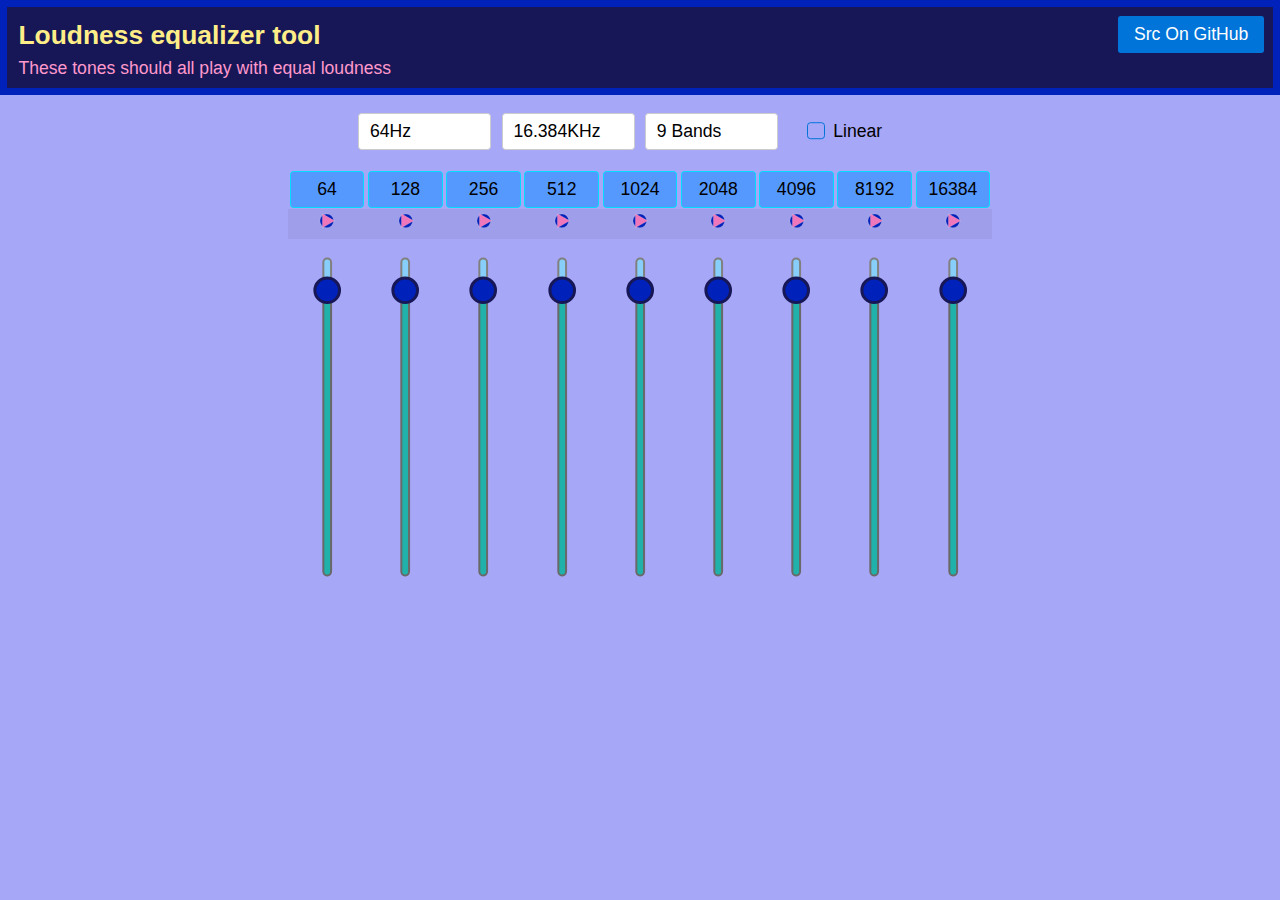
==== index.html @ e708df2c "nascent" ====
<!doctype html>
<html lang="en">
<head>
  <title>Equalize Loudness.</title>
  <meta charset="utf-8">
  <meta name="viewport" content="width=device-width, initial-scale=1">
  <meta name="keywords" content="audio, calibrate, equalizer, hearing">
  <meta name="description" content="A tool for calibrating graphic equalizer">

  <link rel="stylesheet" href="stylesheets/picnic.css">
  <link rel="icon" href="web/img/basket.png" type="image/png">
  
  <script src='dep/Fdrandom.js'></script>
  <script src="dep/mithril.js"></script>
  <script src='playtones.js'></script>
  <script src='dep/levelsliderm.js'></script>
  <script src='mithcoms.js'></script>
  <script src='storage.js'></script>

<style>
body {
  font-family:"Helvetica Neue", Helvetica, Arial, sans-serif;
  background-color: #a7a7f7;  
  /*font-size: 14px;*/
  color: #000;
  /*background-color: #ccc;*/
}

a.gitbuttons {
	-webkit-font-smoothing: antialiased;
	background: url(../images/arrow-down.png) no-repeat;
	font-weight: normal;
	text-shadow: rgba(0, 0, 0, 0.4) 0 -1px 0;
	padding: 2px 2px 2px 22px;
	height: 30px;
}

a.github {
	background: url(../images/octocat-small.png) no-repeat 1px;
}

a.gitbuttons:hover {
	color: #fff;
	text-decoration: none;
}


/* Header */

header {
	overflow: auto;
	background-color: #171757;
	color: #FDFDFB;
  width:100%;
	border: 7px solid #02b;
	padding: 0px 0px 0px 0px;
	margin: 0px 0px;
	-webkit-font-smoothing: antialiased;
}

p.header {
	clear:both;
  font-size: 16px;
}

h1.header {
	font-family: sans-serif;
	font-size: 30px;
	font-weight: 300;
	line-height: 1.3em;
	border-bottom: none;
	margin-top: 0;
  padding:0px 40px;
}

.padder {
	overflow: auto;
	padding:0.5em 0.5em 0.35em 0.65em;
}

.sdedc {
	border: 1px solid #f2b;
}

.place-qw {
	margin:1.0em auto 0.5em auto; 
	width:80%; 
}

</style>
</head>

<body>
  
<header>
  <div class="padder">
  <div style="float:left;">
  <h2 style="padding: 0 0 0 0; color:#fe8;">Loudness equalizer tool</h2>
  <p class="stack" style=" color:#f9c;">These tones should all play with equal loudness</p>
  </div>
  <a style="float:right; margin:0 0" class="button small" href="https://github.com/strainer/hearqualizer">Src&nbsp;On&nbsp;GitHub</a>
  </div>
</header>
    

<div id="eqconfig" style="text-align:center; margin:0px auto; width:40em;"></div>
<div id="equalizer" style="text-align:center; margin:0px auto; width:40em;"></div>
      
   
</body>
</html>

<script src="arch.js"></script>
---- stylesheets/picnic.css ----
@charset "UTF-8";
/**
 * 1. Set default font family to sans-serif.
 * 2. Prevent iOS text size adjust after orientation change, without disabling
 *    user zoom.
 */
html {
  font-family: sans-serif;
  /* 1 */
  -ms-text-size-adjust: 100%;
  /* 2 */
  -webkit-text-size-adjust: 100%;
  /* 2 */ }

/**
 * Remove default margin.
 */
body {
  margin: 0; }

/* HTML5 display definitions
   ========================================================================== */
/**
 * Correct `block` display not defined for any HTML5 element in IE 8/9.
 * Correct `block` display not defined for `details` or `summary` in IE 10/11 and Firefox.
 * Correct `block` display not defined for `main` in IE 11.
 */
article,
aside,
details,
figcaption,
figure,
footer,
header,
hgroup,
main,
nav,
section,
summary {
  display: block; }

/**
 * 1. Correct `inline-block` display not defined in IE 8/9.
 * 2. Normalize vertical alignment of `progress` in Chrome, Firefox, and Opera.
 */
audio,
canvas,
progress,
video {
  display: inline-block;
  /* 1 */
  vertical-align: baseline;
  /* 2 */ }

/**
 * Prevent modern browsers from displaying `audio` without controls.
 * Remove excess height in iOS 5 devices.
 */
audio:not([controls]) {
  display: none;
  height: 0; }

/**
 * Address `[hidden]` styling not present in IE 8/9/10.
 * Hide the `template` element in IE 8/9/11, Safari, and Firefox < 22.
 */
[hidden],
template {
  display: none; }

/* Links
   ========================================================================== */
/**
 * Remove the gray background color from active links in IE 10.
 */
a {
  background: transparent; }

/**
 * Improve readability when focused and also mouse hovered in all browsers.
 */
a:active,
a:hover {
  outline: 0; }

/* Text-level semantics
   ========================================================================== */
/**
 * Address styling not present in IE 8/9/10/11, Safari, and Chrome.
 */
abbr[title] {
  border-bottom: 1px dotted; }

/**
 * Address style set to `bolder` in Firefox 4+, Safari, and Chrome.
 */
b,
strong {
  font-weight: bold; }

/**
 * Address styling not present in Safari and Chrome.
 */
dfn {
  font-style: italic; }

/**
 * Address variable `h1` font-size and margin within `section` and `article`
 * contexts in Firefox 4+, Safari, and Chrome.
 */
h1 {
  font-size: 2em;
  margin: 0.67em 0; }

/**
 * Address styling not present in IE 8/9.
 */
mark {
  background: #ff0;
  color: #000; }

/**
 * Address inconsistent and variable font size in all browsers.
 */
small {
  font-size: 80%; }

/**
 * Prevent `sub` and `sup` affecting `line-height` in all browsers.
 */
sub,
sup {
  font-size: 75%;
  line-height: 0;
  position: relative;
  vertical-align: baseline; }

sup {
  top: -0.5em; }

sub {
  bottom: -0.25em; }

/* Embedded content
   ========================================================================== */
/**
 * Remove border when inside `a` element in IE 8/9/10.
 */
img {
  border: 0; }

/**
 * Correct overflow not hidden in IE 9/10/11.
 */
svg:not(:root) {
  overflow: hidden; }

/* Grouping content
   ========================================================================== */
/**
 * Address margin not present in IE 8/9 and Safari.
 */
figure {
  margin: 1em 40px; }

/**
 * Address differences between Firefox and other browsers.
 */
hr {
  -moz-box-sizing: content-box;
  box-sizing: content-box;
  height: 0; }

/**
 * Contain overflow in all browsers.
 */
pre {
  overflow: auto; }

/**
 * Address odd `em`-unit font size rendering in all browsers.
 */
code,
kbd,
pre,
samp {
  font-family: monospace, monospace;
  font-size: 1em; }

/* Forms
   ========================================================================== */
/**
 * Known limitation: by default, Chrome and Safari on OS X allow very limited
 * styling of `select`, unless a `border` property is set.
 */
/**
 * 1. Correct color not being inherited.
 *    Known issue: affects color of disabled elements.
 * 2. Correct font properties not being inherited.
 * 3. Address margins set differently in Firefox 4+, Safari, and Chrome.
 */
button,
input,
optgroup,
select,
textarea {
  color: inherit;
  /* 1 */
  font: inherit;
  /* 2 */
  margin: 0;
  /* 3 */ }

/**
 * Address `overflow` set to `hidden` in IE 8/9/10/11.
 */
button {
  overflow: visible; }

/**
 * Address inconsistent `text-transform` inheritance for `button` and `select`.
 * All other form control elements do not inherit `text-transform` values.
 * Correct `button` style inheritance in Firefox, IE 8/9/10/11, and Opera.
 * Correct `select` style inheritance in Firefox.
 */
button,
select {
  text-transform: none; }

/**
 * 1. Avoid the WebKit bug in Android 4.0.* where (2) destroys native `audio`
 *    and `video` controls.
 * 2. Correct inability to style clickable `input` types in iOS.
 * 3. Improve usability and consistency of cursor style between image-type
 *    `input` and others.
 */
button,
html input[type="button"],
input[type="reset"],
input[type="submit"] {
  -webkit-appearance: button;
  /* 2 */
  cursor: pointer;
  /* 3 */ }

/**
 * Re-set default cursor for disabled elements.
 */
button[disabled],
input[disabled] {
  cursor: default; }

/**
 * Remove inner padding and border in Firefox 4+.
 */
button::-moz-focus-inner,
input::-moz-focus-inner {
  border: 0;
  padding: 0; }

/**
 * Address Firefox 4+ setting `line-height` on `input` using `!important` in
 * the UA stylesheet.
 */
input {
  line-height: normal; }

/**
 * It's recommended that you don't attempt to style these elements.
 * Firefox's implementation doesn't respect box-sizing, padding, or width.
 *
 * 1. Address box sizing set to `content-box` in IE 8/9/10.
 * 2. Remove excess padding in IE 8/9/10.
 */
input[type="checkbox"],
input[type="radio"] {
  box-sizing: border-box;
  /* 1 */
  padding: 0;
  /* 2 */ }

/**
 * Fix the cursor style for Chrome's increment/decrement buttons. For certain
 * `font-size` values of the `input`, it causes the cursor style of the
 * decrement button to change from `default` to `text`.
 */
input[type="number"]::-webkit-inner-spin-button,
input[type="number"]::-webkit-outer-spin-button {
  height: auto; }

/**
 * Remove inner padding and search cancel button in Safari and Chrome on OS X.
 * Safari (but not Chrome) clips the cancel button when the search input has
 * padding (and `textfield` appearance).
 */
input[type="search"]::-webkit-search-cancel-button,
input[type="search"]::-webkit-search-decoration {
  -webkit-appearance: none; }

/**
 * Define consistent border, margin, and padding.
 */
fieldset {
  border: 0;
  padding: 0; }

/**
 * 1. Correct `color` not being inherited in IE 8/9/10/11.
 * 2. Remove padding so people aren't caught out if they zero out fieldsets.
 */
legend {
  border: 0;
  /* 1 */
  padding: 0;
  /* 2 */ }

/**
 * Remove default vertical scrollbar in IE 8/9/10/11.
 */
textarea {
  overflow: auto; }

/**
 * Don't inherit the `font-weight` (applied by a rule above).
 * NOTE: the default cannot safely be changed in Chrome and Safari on OS X.
 */
optgroup {
  font-weight: bold; }

/* Tables
   ========================================================================== */
/**
 * Remove most spacing between table cells.
 */
table {
  border-collapse: collapse;
  border-spacing: 0; }

td,
th {
  padding: 0; }

* {
  box-sizing: inherit; }

html,
body {
  font-family: Arial, Helvetica, sans-serif;
  box-sizing: border-box;
  height: 100%; }

body {
  color: #111;
  font-size: 1.1em;
  line-height: 1.5;
  background: #fff; }

main {
  display: block; }

h1,
h2,
h3,
h4,
h5,
h6 {
  margin: 0;
  padding: 0.6em 0; }

li {
  margin: 0 0 0.3em; }

a {
  color: #0074d9;
  text-decoration: none;
  box-shadow: none;
  transition: all 0.3s; }

code {
  padding: 0.3em 0.6em;
  font-size: .8em;
  background: #f5f5f5; }

pre {
  text-align: left;
  padding: 0.3em 0.6em;
  background: #f5f5f5;
  border-radius: 0.2em; }
  pre code {
    padding: 0; }

blockquote {
  padding: 0 0 0 1em;
  margin: 0 0 0 .1em;
  box-shadow: inset 5px 0 rgba(17, 17, 17, 0.3); }

label {
  cursor: pointer; }

[class^="icon-"]:before,
[class*=" icon-"]:before {
  margin: 0 0.6em 0 0; }

i[class^="icon-"]:before,
i[class*=" icon-"]:before {
  margin: 0; }

.label, [data-tooltip]:after, button,
.button,
[type=submit], .dropimage {
  display: inline-block;
  text-align: center;
  letter-spacing: inherit;
  margin: 0;
  padding: 0.3em 0.9em;
  vertical-align: middle;
  background: #0074d9;
  color: #fff;
  border: 0;
  border-radius: 0.2em;
  width: auto;
  -webkit-touch-callout: none;
  -webkit-user-select: none;
  -khtml-user-select: none;
  -moz-user-select: none;
  -ms-user-select: none;
  user-select: none; }
  .success.label, .success[data-tooltip]:after, button.success,
  .success.button,
  .success[type=submit], .success.dropimage {
    background: #2ecc40; }
  .warning.label, .warning[data-tooltip]:after, button.warning,
  .warning.button,
  .warning[type=submit], .warning.dropimage {
    background: #ff851b; }
  .error.label, .error[data-tooltip]:after, button.error,
  .error.button,
  .error[type=submit], .error.dropimage {
    background: #ff4136; }
  .pseudo.label, .pseudo[data-tooltip]:after, button.pseudo,
  .pseudo.button,
  .pseudo[type=submit], .pseudo.dropimage {
    background-color: transparent;
    color: inherit; }

.label, [data-tooltip]:after {
  font-size: .6em;
  padding: .4em .6em;
  margin-left: 1em;
  line-height: 1; }

button,
.button,
[type=submit], .dropimage {
  margin: 0.3em 0;
  cursor: pointer;
  transition: all 0.15s;
  border-radius: 0.15em;
  height: auto;
  vertical-align: baseline;
  box-shadow: 0 0 transparent inset; }
  button:hover,
  .button:hover,
  [type=submit]:hover, .dropimage:hover, button:focus,
  .button:focus,
  [type=submit]:focus, .dropimage:focus {
    box-shadow: inset 0 0 0 99em rgba(255, 255, 255, 0.2);
    border: 0; }
  button.pseudo:hover,
  .pseudo.button:hover,
  .pseudo[type=submit]:hover, .pseudo.dropimage:hover, button.pseudo:focus,
  .pseudo.button:focus,
  .pseudo[type=submit]:focus, .pseudo.dropimage:focus {
    box-shadow: inset 0 0 0 99em rgba(17, 17, 17, 0.1); }
  button.active,
  .active.button,
  .active[type=submit], .active.dropimage, button:active,
  .button:active,
  [type=submit]:active, .dropimage:active, button.pseudo:active,
  .pseudo.button:active,
  .pseudo[type=submit]:active, .pseudo.dropimage:active {
    box-shadow: inset 0 0 0 99em rgba(17, 17, 17, 0.2); }
  button[disabled],
  [disabled].button,
  [disabled][type=submit], [disabled].dropimage {
    cursor: default;
    box-shadow: none;
    background: #bbb; }

:checked + .toggle,
:checked + .toggle:hover {
  box-shadow: inset 0 0 0 99em rgba(17, 17, 17, 0.2); }

[type] + .toggle {
  padding: 0.3em 0.9em;
  margin-right: 0; }
  [type] + .toggle:after, [type] + .toggle:before {
    display: none; }

input,
textarea,
.select select {
  line-height: 1.5;
  margin: 0;
  height: 2.1em;
  padding: 0.3em 0.6em;
  border: 1px solid #ccc;
  background-color: #fff;
  border-radius: 0.2em;
  transition: all 0.3s;
  width: 100%; }
  input:focus,
  textarea:focus,
  .select select:focus {
    border: 1px solid #0074d9;
    outline: 0; }

textarea {
  height: auto; }

[type=file],
[type=color] {
  cursor: pointer; }

[type=file] {
  height: auto; }

select {
  background: #fff url([data-uri]) no-repeat scroll 95% center/10px 15px;
  background-position: calc(100% - 15px) center;
  border: 1px solid #ccc;
  border-radius: 0.2em;
  cursor: pointer;
  width: 100%;
  height: 2.2em;
  box-sizing: border-box;
  padding: 0.3em 0.45em;
  transition: all .3s;
  -moz-appearance: none;
  -webkit-appearance: none;
  appearance: none; }
  select::-ms-expand {
    display: none; }
  select:focus, select:active {
    border: 1px solid #0074d9;
    transition: outline 0s; }
  select:-moz-focusring {
    color: transparent;
    text-shadow: 0 0 0 #111; }
  select option {
    font-size: inherit;
    padding: 0.3em 0.45em; }

[type=radio], [type=checkbox] {
  opacity: 0;
  width: 0;
  position: absolute;
  display: inline-block; }
  [type=radio] + .checkable:hover:before, [type=checkbox] + .checkable:hover:before, [type=radio]:focus + .checkable:before, [type=checkbox]:focus + .checkable:before {
    border: 2px solid #0074d9; }
  [type=radio] + .checkable, [type=checkbox] + .checkable {
    position: relative;
    cursor: pointer;
    padding-left: 1.5em;
    margin-right: .6em; }
    [type=radio] + .checkable:before, [type=checkbox] + .checkable:before, [type=radio] + .checkable:after, [type=checkbox] + .checkable:after {
      content: '';
      position: absolute;
      display: inline-block;
      left: 0;
      top: 50%;
      transform: translateY(-50%);
      font-size: 1em;
      line-height: 1em;
      color: transparent;
      font-family: sans;
      text-align: center;
      box-sizing: border-box;
      width: 1em;
      height: 1em;
      border-radius: 50%;
      transition: all 0.1s; }
    [type=radio] + .checkable:before, [type=checkbox] + .checkable:before {
      border: 1px solid #0074d9; }
  [type=radio]:checked + .checkable:after, [type=checkbox]:checked + .checkable:after {
    background: #555;
    transform: scale(0.5) translateY(-100%); }

[type=checkbox] + .checkable:before {
  border-radius: 0.2em; }
[type=checkbox] + .checkable:after {
  content: "\2714";
  background: none;
  transform: scale(2) translateY(-25%);
  visibility: hidden;
  opacity: 0; }
[type=checkbox]:checked + .checkable:after {
  color: #111;
  background: none;
  transform: translateY(-50%);
  transition: all 0.3s;
  visibility: visible;
  opacity: 1; }

table {
  text-align: left; }

td,
th {
  padding: 0.1em 0.1em 0.1em 0.1em; }

th {
  text-align: left;
  font-weight: 900;
  color: #fff;
  background-color: #0074d9; }

.success th {
  background-color: #2ecc40; }

.warning th {
  background-color: #ff851b; }

.error th {
  background-color: #ff4136; }

.dull th {
  background-color: #aaa; }

tr:nth-child(even) {
  background: rgba(0, 0, 0, 0.05); }

.flex {
  display: -ms-flexbox;
  display: flex;
  margin-left: -0.6em;
  width: calc(100% + 0.6em);
  flex-wrap: wrap;
  transition: all .3s ease; }

.flex > * {
  box-sizing: border-box;
  flex: 1 1 auto;
  /* Default for IE10 bug */
  padding-left: 0.6em;
  padding-bottom: 0.6em; }

.flex[class*="one"] > *, .flex[class*="two"] > *, .flex[class*="three"] > *, .flex[class*="four"] > *, .flex[class*="five"] > *, .flex[class*="six"] > *, .flex[class*="seven"] > *, .flex[class*="eight"] > *, .flex[class*="nine"] > *, .flex[class*="ten"] > *, .flex[class*="eleven"] > *, .flex[class*="twelve"] > * {
  flex-grow: 0; }

.flex.grow > * {
  flex-grow: 1; }

.center {
  justify-content: center; }

.one > * {
  width: 100%; }

.two > * {
  width: 50%; }

.three > * {
  width: 33.33333%; }

.four > * {
  width: 25%; }

.five > * {
  width: 20%; }

.six > * {
  width: 16.66666%; }

.seven > * {
  width: 14.28571%; }

.eight > * {
  width: 12.5%; }

.nine > * {
  width: 11.11111%; }

.ten > * {
  width: 10%; }

.eleven > * {
  width: 9.09091%; }

.twelve > * {
  width: 8.33333%; }

@media all and (min-width: 500px) {
  .one-500 > * {
    width: 100%; }

  .two-500 > * {
    width: 50%; }

  .three-500 > * {
    width: 33.33333%; }

  .four-500 > * {
    width: 25%; }

  .five-500 > * {
    width: 20%; }

  .six-500 > * {
    width: 16.66666%; }

  .seven-500 > * {
    width: 14.28571%; }

  .eight-500 > * {
    width: 12.5%; }

  .nine-500 > * {
    width: 11.11111%; }

  .ten-500 > * {
    width: 10%; }

  .eleven-500 > * {
    width: 9.09091%; }

  .twelve-500 > * {
    width: 8.33333%; } }
@media all and (min-width: 600px) {
  .one-600 > * {
    width: 100%; }

  .two-600 > * {
    width: 50%; }

  .three-600 > * {
    width: 33.33333%; }

  .four-600 > * {
    width: 25%; }

  .five-600 > * {
    width: 20%; }

  .six-600 > * {
    width: 16.66666%; }

  .seven-600 > * {
    width: 14.28571%; }

  .eight-600 > * {
    width: 12.5%; }

  .nine-600 > * {
    width: 11.11111%; }

  .ten-600 > * {
    width: 10%; }

  .eleven-600 > * {
    width: 9.09091%; }

  .twelve-600 > * {
    width: 8.33333%; } }
@media all and (min-width: 700px) {
  .one-700 > * {
    width: 100%; }

  .two-700 > * {
    width: 50%; }

  .three-700 > * {
    width: 33.33333%; }

  .four-700 > * {
    width: 25%; }

  .five-700 > * {
    width: 20%; }

  .six-700 > * {
    width: 16.66666%; }

  .seven-700 > * {
    width: 14.28571%; }

  .eight-700 > * {
    width: 12.5%; }

  .nine-700 > * {
    width: 11.11111%; }

  .ten-700 > * {
    width: 10%; }

  .eleven-700 > * {
    width: 9.09091%; }

  .twelve-700 > * {
    width: 8.33333%; } }
@media all and (min-width: 800px) {
  .one-800 > * {
    width: 100%; }

  .two-800 > * {
    width: 50%; }

  .three-800 > * {
    width: 33.33333%; }

  .four-800 > * {
    width: 25%; }

  .five-800 > * {
    width: 20%; }

  .six-800 > * {
    width: 16.66666%; }

  .seven-800 > * {
    width: 14.28571%; }

  .eight-800 > * {
    width: 12.5%; }

  .nine-800 > * {
    width: 11.11111%; }

  .ten-800 > * {
    width: 10%; }

  .eleven-800 > * {
    width: 9.09091%; }

  .twelve-800 > * {
    width: 8.33333%; } }
@media all and (min-width: 900px) {
  .one-900 > * {
    width: 100%; }

  .two-900 > * {
    width: 50%; }

  .three-900 > * {
    width: 33.33333%; }

  .four-900 > * {
    width: 25%; }

  .five-900 > * {
    width: 20%; }

  .six-900 > * {
    width: 16.66666%; }

  .seven-900 > * {
    width: 14.28571%; }

  .eight-900 > * {
    width: 12.5%; }

  .nine-900 > * {
    width: 11.11111%; }

  .ten-900 > * {
    width: 10%; }

  .eleven-900 > * {
    width: 9.09091%; }

  .twelve-900 > * {
    width: 8.33333%; } }
@media all and (min-width: 1000px) {
  .one-1000 > * {
    width: 100%; }

  .two-1000 > * {
    width: 50%; }

  .three-1000 > * {
    width: 33.33333%; }

  .four-1000 > * {
    width: 25%; }

  .five-1000 > * {
    width: 20%; }

  .six-1000 > * {
    width: 16.66666%; }

  .seven-1000 > * {
    width: 14.28571%; }

  .eight-1000 > * {
    width: 12.5%; }

  .nine-1000 > * {
    width: 11.11111%; }

  .ten-1000 > * {
    width: 10%; }

  .eleven-1000 > * {
    width: 9.09091%; }

  .twelve-1000 > * {
    width: 8.33333%; } }
@media all and (min-width: 1100px) {
  .one-1100 > * {
    width: 100%; }

  .two-1100 > * {
    width: 50%; }

  .three-1100 > * {
    width: 33.33333%; }

  .four-1100 > * {
    width: 25%; }

  .five-1100 > * {
    width: 20%; }

  .six-1100 > * {
    width: 16.66666%; }

  .seven-1100 > * {
    width: 14.28571%; }

  .eight-1100 > * {
    width: 12.5%; }

  .nine-1100 > * {
    width: 11.11111%; }

  .ten-1100 > * {
    width: 10%; }

  .eleven-1100 > * {
    width: 9.09091%; }

  .twelve-1100 > * {
    width: 8.33333%; } }
@media all and (min-width: 1200px) {
  .one-1200 > * {
    width: 100%; }

  .two-1200 > * {
    width: 50%; }

  .three-1200 > * {
    width: 33.33333%; }

  .four-1200 > * {
    width: 25%; }

  .five-1200 > * {
    width: 20%; }

  .six-1200 > * {
    width: 16.66666%; }

  .seven-1200 > * {
    width: 14.28571%; }

  .eight-1200 > * {
    width: 12.5%; }

  .nine-1200 > * {
    width: 11.11111%; }

  .ten-1200 > * {
    width: 10%; }

  .eleven-1200 > * {
    width: 9.09091%; }

  .twelve-1200 > * {
    width: 8.33333%; } }
@media all and (min-width: 1300px) {
  .one-1300 > * {
    width: 100%; }

  .two-1300 > * {
    width: 50%; }

  .three-1300 > * {
    width: 33.33333%; }

  .four-1300 > * {
    width: 25%; }

  .five-1300 > * {
    width: 20%; }

  .six-1300 > * {
    width: 16.66666%; }

  .seven-1300 > * {
    width: 14.28571%; }

  .eight-1300 > * {
    width: 12.5%; }

  .nine-1300 > * {
    width: 11.11111%; }

  .ten-1300 > * {
    width: 10%; }

  .eleven-1300 > * {
    width: 9.09091%; }

  .twelve-1300 > * {
    width: 8.33333%; } }
@media all and (min-width: 1400px) {
  .one-1400 > * {
    width: 100%; }

  .two-1400 > * {
    width: 50%; }

  .three-1400 > * {
    width: 33.33333%; }

  .four-1400 > * {
    width: 25%; }

  .five-1400 > * {
    width: 20%; }

  .six-1400 > * {
    width: 16.66666%; }

  .seven-1400 > * {
    width: 14.28571%; }

  .eight-1400 > * {
    width: 12.5%; }

  .nine-1400 > * {
    width: 11.11111%; }

  .ten-1400 > * {
    width: 10%; }

  .eleven-1400 > * {
    width: 9.09091%; }

  .twelve-1400 > * {
    width: 8.33333%; } }
@media all and (min-width: 1500px) {
  .one-1500 > * {
    width: 100%; }

  .two-1500 > * {
    width: 50%; }

  .three-1500 > * {
    width: 33.33333%; }

  .four-1500 > * {
    width: 25%; }

  .five-1500 > * {
    width: 20%; }

  .six-1500 > * {
    width: 16.66666%; }

  .seven-1500 > * {
    width: 14.28571%; }

  .eight-1500 > * {
    width: 12.5%; }

  .nine-1500 > * {
    width: 11.11111%; }

  .ten-1500 > * {
    width: 10%; }

  .eleven-1500 > * {
    width: 9.09091%; }

  .twelve-1500 > * {
    width: 8.33333%; } }
@media all and (min-width: 1600px) {
  .one-1600 > * {
    width: 100%; }

  .two-1600 > * {
    width: 50%; }

  .three-1600 > * {
    width: 33.33333%; }

  .four-1600 > * {
    width: 25%; }

  .five-1600 > * {
    width: 20%; }

  .six-1600 > * {
    width: 16.66666%; }

  .seven-1600 > * {
    width: 14.28571%; }

  .eight-1600 > * {
    width: 12.5%; }

  .nine-1600 > * {
    width: 11.11111%; }

  .ten-1600 > * {
    width: 10%; }

  .eleven-1600 > * {
    width: 9.09091%; }

  .twelve-1600 > * {
    width: 8.33333%; } }
@media all and (min-width: 1700px) {
  .one-1700 > * {
    width: 100%; }

  .two-1700 > * {
    width: 50%; }

  .three-1700 > * {
    width: 33.33333%; }

  .four-1700 > * {
    width: 25%; }

  .five-1700 > * {
    width: 20%; }

  .six-1700 > * {
    width: 16.66666%; }

  .seven-1700 > * {
    width: 14.28571%; }

  .eight-1700 > * {
    width: 12.5%; }

  .nine-1700 > * {
    width: 11.11111%; }

  .ten-1700 > * {
    width: 10%; }

  .eleven-1700 > * {
    width: 9.09091%; }

  .twelve-1700 > * {
    width: 8.33333%; } }
@media all and (min-width: 1800px) {
  .one-1800 > * {
    width: 100%; }

  .two-1800 > * {
    width: 50%; }

  .three-1800 > * {
    width: 33.33333%; }

  .four-1800 > * {
    width: 25%; }

  .five-1800 > * {
    width: 20%; }

  .six-1800 > * {
    width: 16.66666%; }

  .seven-1800 > * {
    width: 14.28571%; }

  .eight-1800 > * {
    width: 12.5%; }

  .nine-1800 > * {
    width: 11.11111%; }

  .ten-1800 > * {
    width: 10%; }

  .eleven-1800 > * {
    width: 9.09091%; }

  .twelve-1800 > * {
    width: 8.33333%; } }
@media all and (min-width: 1900px) {
  .one-1900 > * {
    width: 100%; }

  .two-1900 > * {
    width: 50%; }

  .three-1900 > * {
    width: 33.33333%; }

  .four-1900 > * {
    width: 25%; }

  .five-1900 > * {
    width: 20%; }

  .six-1900 > * {
    width: 16.66666%; }

  .seven-1900 > * {
    width: 14.28571%; }

  .eight-1900 > * {
    width: 12.5%; }

  .nine-1900 > * {
    width: 11.11111%; }

  .ten-1900 > * {
    width: 10%; }

  .eleven-1900 > * {
    width: 9.09091%; }

  .twelve-1900 > * {
    width: 8.33333%; } }
@media all and (min-width: 2000px) {
  .one-2000 > * {
    width: 100%; }

  .two-2000 > * {
    width: 50%; }

  .three-2000 > * {
    width: 33.33333%; }

  .four-2000 > * {
    width: 25%; }

  .five-2000 > * {
    width: 20%; }

  .six-2000 > * {
    width: 16.66666%; }

  .seven-2000 > * {
    width: 14.28571%; }

  .eight-2000 > * {
    width: 12.5%; }

  .nine-2000 > * {
    width: 11.11111%; }

  .ten-2000 > * {
    width: 10%; }

  .eleven-2000 > * {
    width: 9.09091%; }

  .twelve-2000 > * {
    width: 8.33333%; } }
.full {
  width: 100%; }

.half {
  width: 50%; }

.third {
  width: 33.33333%; }

.two-third {
  width: 66.66666%; }

.fourth {
  width: 25%; }

.three-fourth {
  width: 75%; }

.fifth {
  width: 20%; }

.two-fifth {
  width: 40%; }

.three-fifth {
  width: 60%; }

.four-fifth {
  width: 80%; }

.sixth {
  width: 16.66666%; }

.none {
  display: none; }

@media all and (min-width: 500px) {
  .full-500 {
    width: 100%;
    display: block; }

  .half-500 {
    width: 50%;
    display: block; }

  .third-500 {
    width: 33.33333%;
    display: block; }

  .two-third-500 {
    width: 66.66666%;
    display: block; }

  .fourth-500 {
    width: 25%;
    display: block; }

  .three-fourth-500 {
    width: 75%;
    display: block; }

  .fifth-500 {
    width: 20%;
    display: block; }

  .two-fifth-500 {
    width: 40%;
    display: block; }

  .three-fifth-500 {
    width: 60%;
    display: block; }

  .four-fifth-500 {
    width: 80%;
    display: block; }

  .sixth-500 {
    width: 16.66666%;
    display: block; } }
@media all and (min-width: 600px) {
  .full-600 {
    width: 100%;
    display: block; }

  .half-600 {
    width: 50%;
    display: block; }

  .third-600 {
    width: 33.33333%;
    display: block; }

  .two-third-600 {
    width: 66.66666%;
    display: block; }

  .fourth-600 {
    width: 25%;
    display: block; }

  .three-fourth-600 {
    width: 75%;
    display: block; }

  .fifth-600 {
    width: 20%;
    display: block; }

  .two-fifth-600 {
    width: 40%;
    display: block; }

  .three-fifth-600 {
    width: 60%;
    display: block; }

  .four-fifth-600 {
    width: 80%;
    display: block; }

  .sixth-600 {
    width: 16.66666%;
    display: block; } }
@media all and (min-width: 700px) {
  .full-700 {
    width: 100%;
    display: block; }

  .half-700 {
    width: 50%;
    display: block; }

  .third-700 {
    width: 33.33333%;
    display: block; }

  .two-third-700 {
    width: 66.66666%;
    display: block; }

  .fourth-700 {
    width: 25%;
    display: block; }

  .three-fourth-700 {
    width: 75%;
    display: block; }

  .fifth-700 {
    width: 20%;
    display: block; }

  .two-fifth-700 {
    width: 40%;
    display: block; }

  .three-fifth-700 {
    width: 60%;
    display: block; }

  .four-fifth-700 {
    width: 80%;
    display: block; }

  .sixth-700 {
    width: 16.66666%;
    display: block; } }
@media all and (min-width: 800px) {
  .full-800 {
    width: 100%;
    display: block; }

  .half-800 {
    width: 50%;
    display: block; }

  .third-800 {
    width: 33.33333%;
    display: block; }

  .two-third-800 {
    width: 66.66666%;
    display: block; }

  .fourth-800 {
    width: 25%;
    display: block; }

  .three-fourth-800 {
    width: 75%;
    display: block; }

  .fifth-800 {
    width: 20%;
    display: block; }

  .two-fifth-800 {
    width: 40%;
    display: block; }

  .three-fifth-800 {
    width: 60%;
    display: block; }

  .four-fifth-800 {
    width: 80%;
    display: block; }

  .sixth-800 {
    width: 16.66666%;
    display: block; } }
@media all and (min-width: 900px) {
  .full-900 {
    width: 100%;
    display: block; }

  .half-900 {
    width: 50%;
    display: block; }

  .third-900 {
    width: 33.33333%;
    display: block; }

  .two-third-900 {
    width: 66.66666%;
    display: block; }

  .fourth-900 {
    width: 25%;
    display: block; }

  .three-fourth-900 {
    width: 75%;
    display: block; }

  .fifth-900 {
    width: 20%;
    display: block; }

  .two-fifth-900 {
    width: 40%;
    display: block; }

  .three-fifth-900 {
    width: 60%;
    display: block; }

  .four-fifth-900 {
    width: 80%;
    display: block; }

  .sixth-900 {
    width: 16.66666%;
    display: block; } }
@media all and (min-width: 1000px) {
  .full-1000 {
    width: 100%;
    display: block; }

  .half-1000 {
    width: 50%;
    display: block; }

  .third-1000 {
    width: 33.33333%;
    display: block; }

  .two-third-1000 {
    width: 66.66666%;
    display: block; }

  .fourth-1000 {
    width: 25%;
    display: block; }

  .three-fourth-1000 {
    width: 75%;
    display: block; }

  .fifth-1000 {
    width: 20%;
    display: block; }

  .two-fifth-1000 {
    width: 40%;
    display: block; }

  .three-fifth-1000 {
    width: 60%;
    display: block; }

  .four-fifth-1000 {
    width: 80%;
    display: block; }

  .sixth-1000 {
    width: 16.66666%;
    display: block; } }
@media all and (min-width: 1100px) {
  .full-1100 {
    width: 100%;
    display: block; }

  .half-1100 {
    width: 50%;
    display: block; }

  .third-1100 {
    width: 33.33333%;
    display: block; }

  .two-third-1100 {
    width: 66.66666%;
    display: block; }

  .fourth-1100 {
    width: 25%;
    display: block; }

  .three-fourth-1100 {
    width: 75%;
    display: block; }

  .fifth-1100 {
    width: 20%;
    display: block; }

  .two-fifth-1100 {
    width: 40%;
    display: block; }

  .three-fifth-1100 {
    width: 60%;
    display: block; }

  .four-fifth-1100 {
    width: 80%;
    display: block; }

  .sixth-1100 {
    width: 16.66666%;
    display: block; } }
@media all and (min-width: 1200px) {
  .full-1200 {
    width: 100%;
    display: block; }

  .half-1200 {
    width: 50%;
    display: block; }

  .third-1200 {
    width: 33.33333%;
    display: block; }

  .two-third-1200 {
    width: 66.66666%;
    display: block; }

  .fourth-1200 {
    width: 25%;
    display: block; }

  .three-fourth-1200 {
    width: 75%;
    display: block; }

  .fifth-1200 {
    width: 20%;
    display: block; }

  .two-fifth-1200 {
    width: 40%;
    display: block; }

  .three-fifth-1200 {
    width: 60%;
    display: block; }

  .four-fifth-1200 {
    width: 80%;
    display: block; }

  .sixth-1200 {
    width: 16.66666%;
    display: block; } }
@media all and (min-width: 1300px) {
  .full-1300 {
    width: 100%;
    display: block; }

  .half-1300 {
    width: 50%;
    display: block; }

  .third-1300 {
    width: 33.33333%;
    display: block; }

  .two-third-1300 {
    width: 66.66666%;
    display: block; }

  .fourth-1300 {
    width: 25%;
    display: block; }

  .three-fourth-1300 {
    width: 75%;
    display: block; }

  .fifth-1300 {
    width: 20%;
    display: block; }

  .two-fifth-1300 {
    width: 40%;
    display: block; }

  .three-fifth-1300 {
    width: 60%;
    display: block; }

  .four-fifth-1300 {
    width: 80%;
    display: block; }

  .sixth-1300 {
    width: 16.66666%;
    display: block; } }
@media all and (min-width: 1400px) {
  .full-1400 {
    width: 100%;
    display: block; }

  .half-1400 {
    width: 50%;
    display: block; }

  .third-1400 {
    width: 33.33333%;
    display: block; }

  .two-third-1400 {
    width: 66.66666%;
    display: block; }

  .fourth-1400 {
    width: 25%;
    display: block; }

  .three-fourth-1400 {
    width: 75%;
    display: block; }

  .fifth-1400 {
    width: 20%;
    display: block; }

  .two-fifth-1400 {
    width: 40%;
    display: block; }

  .three-fifth-1400 {
    width: 60%;
    display: block; }

  .four-fifth-1400 {
    width: 80%;
    display: block; }

  .sixth-1400 {
    width: 16.66666%;
    display: block; } }
@media all and (min-width: 1500px) {
  .full-1500 {
    width: 100%;
    display: block; }

  .half-1500 {
    width: 50%;
    display: block; }

  .third-1500 {
    width: 33.33333%;
    display: block; }

  .two-third-1500 {
    width: 66.66666%;
    display: block; }

  .fourth-1500 {
    width: 25%;
    display: block; }

  .three-fourth-1500 {
    width: 75%;
    display: block; }

  .fifth-1500 {
    width: 20%;
    display: block; }

  .two-fifth-1500 {
    width: 40%;
    display: block; }

  .three-fifth-1500 {
    width: 60%;
    display: block; }

  .four-fifth-1500 {
    width: 80%;
    display: block; }

  .sixth-1500 {
    width: 16.66666%;
    display: block; } }
@media all and (min-width: 1600px) {
  .full-1600 {
    width: 100%;
    display: block; }

  .half-1600 {
    width: 50%;
    display: block; }

  .third-1600 {
    width: 33.33333%;
    display: block; }

  .two-third-1600 {
    width: 66.66666%;
    display: block; }

  .fourth-1600 {
    width: 25%;
    display: block; }

  .three-fourth-1600 {
    width: 75%;
    display: block; }

  .fifth-1600 {
    width: 20%;
    display: block; }

  .two-fifth-1600 {
    width: 40%;
    display: block; }

  .three-fifth-1600 {
    width: 60%;
    display: block; }

  .four-fifth-1600 {
    width: 80%;
    display: block; }

  .sixth-1600 {
    width: 16.66666%;
    display: block; } }
@media all and (min-width: 1700px) {
  .full-1700 {
    width: 100%;
    display: block; }

  .half-1700 {
    width: 50%;
    display: block; }

  .third-1700 {
    width: 33.33333%;
    display: block; }

  .two-third-1700 {
    width: 66.66666%;
    display: block; }

  .fourth-1700 {
    width: 25%;
    display: block; }

  .three-fourth-1700 {
    width: 75%;
    display: block; }

  .fifth-1700 {
    width: 20%;
    display: block; }

  .two-fifth-1700 {
    width: 40%;
    display: block; }

  .three-fifth-1700 {
    width: 60%;
    display: block; }

  .four-fifth-1700 {
    width: 80%;
    display: block; }

  .sixth-1700 {
    width: 16.66666%;
    display: block; } }
@media all and (min-width: 1800px) {
  .full-1800 {
    width: 100%;
    display: block; }

  .half-1800 {
    width: 50%;
    display: block; }

  .third-1800 {
    width: 33.33333%;
    display: block; }

  .two-third-1800 {
    width: 66.66666%;
    display: block; }

  .fourth-1800 {
    width: 25%;
    display: block; }

  .three-fourth-1800 {
    width: 75%;
    display: block; }

  .fifth-1800 {
    width: 20%;
    display: block; }

  .two-fifth-1800 {
    width: 40%;
    display: block; }

  .three-fifth-1800 {
    width: 60%;
    display: block; }

  .four-fifth-1800 {
    width: 80%;
    display: block; }

  .sixth-1800 {
    width: 16.66666%;
    display: block; } }
@media all and (min-width: 1900px) {
  .full-1900 {
    width: 100%;
    display: block; }

  .half-1900 {
    width: 50%;
    display: block; }

  .third-1900 {
    width: 33.33333%;
    display: block; }

  .two-third-1900 {
    width: 66.66666%;
    display: block; }

  .fourth-1900 {
    width: 25%;
    display: block; }

  .three-fourth-1900 {
    width: 75%;
    display: block; }

  .fifth-1900 {
    width: 20%;
    display: block; }

  .two-fifth-1900 {
    width: 40%;
    display: block; }

  .three-fifth-1900 {
    width: 60%;
    display: block; }

  .four-fifth-1900 {
    width: 80%;
    display: block; }

  .sixth-1900 {
    width: 16.66666%;
    display: block; } }
@media all and (min-width: 2000px) {
  .full-2000 {
    width: 100%;
    display: block; }

  .half-2000 {
    width: 50%;
    display: block; }

  .third-2000 {
    width: 33.33333%;
    display: block; }

  .two-third-2000 {
    width: 66.66666%;
    display: block; }

  .fourth-2000 {
    width: 25%;
    display: block; }

  .three-fourth-2000 {
    width: 75%;
    display: block; }

  .fifth-2000 {
    width: 20%;
    display: block; }

  .two-fifth-2000 {
    width: 40%;
    display: block; }

  .three-fifth-2000 {
    width: 60%;
    display: block; }

  .four-fifth-2000 {
    width: 80%;
    display: block; }

  .sixth-2000 {
    width: 16.66666%;
    display: block; } }
@media all and (min-width: 500px) {
  .none-500 {
    display: none; } }
@media all and (min-width: 600px) {
  .none-600 {
    display: none; } }
@media all and (min-width: 700px) {
  .none-700 {
    display: none; } }
@media all and (min-width: 800px) {
  .none-800 {
    display: none; } }
@media all and (min-width: 900px) {
  .none-900 {
    display: none; } }
@media all and (min-width: 1000px) {
  .none-1000 {
    display: none; } }
@media all and (min-width: 1100px) {
  .none-1100 {
    display: none; } }
@media all and (min-width: 1200px) {
  .none-1200 {
    display: none; } }
@media all and (min-width: 1300px) {
  .none-1300 {
    display: none; } }
@media all and (min-width: 1400px) {
  .none-1400 {
    display: none; } }
@media all and (min-width: 1500px) {
  .none-1500 {
    display: none; } }
@media all and (min-width: 1600px) {
  .none-1600 {
    display: none; } }
@media all and (min-width: 1700px) {
  .none-1700 {
    display: none; } }
@media all and (min-width: 1800px) {
  .none-1800 {
    display: none; } }
@media all and (min-width: 1900px) {
  .none-1900 {
    display: none; } }
@media all and (min-width: 2000px) {
  .none-2000 {
    display: none; } }
.off-none {
  margin-left: 0; }

.off-half {
  margin-left: 50%; }

.off-third {
  margin-left: 33.33333%; }

.off-two-third {
  margin-left: 66.66666%; }

.off-fourth {
  margin-left: 25%; }

.off-three-fourth {
  margin-left: 75%; }

.off-fifth {
  margin-left: 20%; }

.off-two-fifth {
  margin-left: 40%; }

.off-three-fifth {
  margin-left: 60%; }

.off-four-fifth {
  margin-left: 80%; }

.off-sixth {
  margin-left: 16.66666%; }

@media all and (min-width: 500px) {
  .off-none-500 {
    margin-left: 0; }

  .off-half-500 {
    margin-left: 50%; }

  .off-third-500 {
    margin-left: 33.33333%; }

  .off-two-third-500 {
    margin-left: 66.66666%; }

  .off-fourth-500 {
    margin-left: 25%; }

  .off-three-fourth-500 {
    margin-left: 75%; }

  .off-fifth-500 {
    margin-left: 20%; }

  .off-two-fifth-500 {
    margin-left: 40%; }

  .off-three-fifth-500 {
    margin-left: 60%; }

  .off-four-fifth-500 {
    margin-left: 80%; }

  .off-sixth-500 {
    margin-left: 16.66666%; } }
@media all and (min-width: 600px) {
  .off-none-600 {
    margin-left: 0; }

  .off-half-600 {
    margin-left: 50%; }

  .off-third-600 {
    margin-left: 33.33333%; }

  .off-two-third-600 {
    margin-left: 66.66666%; }

  .off-fourth-600 {
    margin-left: 25%; }

  .off-three-fourth-600 {
    margin-left: 75%; }

  .off-fifth-600 {
    margin-left: 20%; }

  .off-two-fifth-600 {
    margin-left: 40%; }

  .off-three-fifth-600 {
    margin-left: 60%; }

  .off-four-fifth-600 {
    margin-left: 80%; }

  .off-sixth-600 {
    margin-left: 16.66666%; } }
@media all and (min-width: 700px) {
  .off-none-700 {
    margin-left: 0; }

  .off-half-700 {
    margin-left: 50%; }

  .off-third-700 {
    margin-left: 33.33333%; }

  .off-two-third-700 {
    margin-left: 66.66666%; }

  .off-fourth-700 {
    margin-left: 25%; }

  .off-three-fourth-700 {
    margin-left: 75%; }

  .off-fifth-700 {
    margin-left: 20%; }

  .off-two-fifth-700 {
    margin-left: 40%; }

  .off-three-fifth-700 {
    margin-left: 60%; }

  .off-four-fifth-700 {
    margin-left: 80%; }

  .off-sixth-700 {
    margin-left: 16.66666%; } }
@media all and (min-width: 800px) {
  .off-none-800 {
    margin-left: 0; }

  .off-half-800 {
    margin-left: 50%; }

  .off-third-800 {
    margin-left: 33.33333%; }

  .off-two-third-800 {
    margin-left: 66.66666%; }

  .off-fourth-800 {
    margin-left: 25%; }

  .off-three-fourth-800 {
    margin-left: 75%; }

  .off-fifth-800 {
    margin-left: 20%; }

  .off-two-fifth-800 {
    margin-left: 40%; }

  .off-three-fifth-800 {
    margin-left: 60%; }

  .off-four-fifth-800 {
    margin-left: 80%; }

  .off-sixth-800 {
    margin-left: 16.66666%; } }
@media all and (min-width: 900px) {
  .off-none-900 {
    margin-left: 0; }

  .off-half-900 {
    margin-left: 50%; }

  .off-third-900 {
    margin-left: 33.33333%; }

  .off-two-third-900 {
    margin-left: 66.66666%; }

  .off-fourth-900 {
    margin-left: 25%; }

  .off-three-fourth-900 {
    margin-left: 75%; }

  .off-fifth-900 {
    margin-left: 20%; }

  .off-two-fifth-900 {
    margin-left: 40%; }

  .off-three-fifth-900 {
    margin-left: 60%; }

  .off-four-fifth-900 {
    margin-left: 80%; }

  .off-sixth-900 {
    margin-left: 16.66666%; } }
@media all and (min-width: 1000px) {
  .off-none-1000 {
    margin-left: 0; }

  .off-half-1000 {
    margin-left: 50%; }

  .off-third-1000 {
    margin-left: 33.33333%; }

  .off-two-third-1000 {
    margin-left: 66.66666%; }

  .off-fourth-1000 {
    margin-left: 25%; }

  .off-three-fourth-1000 {
    margin-left: 75%; }

  .off-fifth-1000 {
    margin-left: 20%; }

  .off-two-fifth-1000 {
    margin-left: 40%; }

  .off-three-fifth-1000 {
    margin-left: 60%; }

  .off-four-fifth-1000 {
    margin-left: 80%; }

  .off-sixth-1000 {
    margin-left: 16.66666%; } }
@media all and (min-width: 1100px) {
  .off-none-1100 {
    margin-left: 0; }

  .off-half-1100 {
    margin-left: 50%; }

  .off-third-1100 {
    margin-left: 33.33333%; }

  .off-two-third-1100 {
    margin-left: 66.66666%; }

  .off-fourth-1100 {
    margin-left: 25%; }

  .off-three-fourth-1100 {
    margin-left: 75%; }

  .off-fifth-1100 {
    margin-left: 20%; }

  .off-two-fifth-1100 {
    margin-left: 40%; }

  .off-three-fifth-1100 {
    margin-left: 60%; }

  .off-four-fifth-1100 {
    margin-left: 80%; }

  .off-sixth-1100 {
    margin-left: 16.66666%; } }
@media all and (min-width: 1200px) {
  .off-none-1200 {
    margin-left: 0; }

  .off-half-1200 {
    margin-left: 50%; }

  .off-third-1200 {
    margin-left: 33.33333%; }

  .off-two-third-1200 {
    margin-left: 66.66666%; }

  .off-fourth-1200 {
    margin-left: 25%; }

  .off-three-fourth-1200 {
    margin-left: 75%; }

  .off-fifth-1200 {
    margin-left: 20%; }

  .off-two-fifth-1200 {
    margin-left: 40%; }

  .off-three-fifth-1200 {
    margin-left: 60%; }

  .off-four-fifth-1200 {
    margin-left: 80%; }

  .off-sixth-1200 {
    margin-left: 16.66666%; } }
@media all and (min-width: 1300px) {
  .off-none-1300 {
    margin-left: 0; }

  .off-half-1300 {
    margin-left: 50%; }

  .off-third-1300 {
    margin-left: 33.33333%; }

  .off-two-third-1300 {
    margin-left: 66.66666%; }

  .off-fourth-1300 {
    margin-left: 25%; }

  .off-three-fourth-1300 {
    margin-left: 75%; }

  .off-fifth-1300 {
    margin-left: 20%; }

  .off-two-fifth-1300 {
    margin-left: 40%; }

  .off-three-fifth-1300 {
    margin-left: 60%; }

  .off-four-fifth-1300 {
    margin-left: 80%; }

  .off-sixth-1300 {
    margin-left: 16.66666%; } }
@media all and (min-width: 1400px) {
  .off-none-1400 {
    margin-left: 0; }

  .off-half-1400 {
    margin-left: 50%; }

  .off-third-1400 {
    margin-left: 33.33333%; }

  .off-two-third-1400 {
    margin-left: 66.66666%; }

  .off-fourth-1400 {
    margin-left: 25%; }

  .off-three-fourth-1400 {
    margin-left: 75%; }

  .off-fifth-1400 {
    margin-left: 20%; }

  .off-two-fifth-1400 {
    margin-left: 40%; }

  .off-three-fifth-1400 {
    margin-left: 60%; }

  .off-four-fifth-1400 {
    margin-left: 80%; }

  .off-sixth-1400 {
    margin-left: 16.66666%; } }
@media all and (min-width: 1500px) {
  .off-none-1500 {
    margin-left: 0; }

  .off-half-1500 {
    margin-left: 50%; }

  .off-third-1500 {
    margin-left: 33.33333%; }

  .off-two-third-1500 {
    margin-left: 66.66666%; }

  .off-fourth-1500 {
    margin-left: 25%; }

  .off-three-fourth-1500 {
    margin-left: 75%; }

  .off-fifth-1500 {
    margin-left: 20%; }

  .off-two-fifth-1500 {
    margin-left: 40%; }

  .off-three-fifth-1500 {
    margin-left: 60%; }

  .off-four-fifth-1500 {
    margin-left: 80%; }

  .off-sixth-1500 {
    margin-left: 16.66666%; } }
@media all and (min-width: 1600px) {
  .off-none-1600 {
    margin-left: 0; }

  .off-half-1600 {
    margin-left: 50%; }

  .off-third-1600 {
    margin-left: 33.33333%; }

  .off-two-third-1600 {
    margin-left: 66.66666%; }

  .off-fourth-1600 {
    margin-left: 25%; }

  .off-three-fourth-1600 {
    margin-left: 75%; }

  .off-fifth-1600 {
    margin-left: 20%; }

  .off-two-fifth-1600 {
    margin-left: 40%; }

  .off-three-fifth-1600 {
    margin-left: 60%; }

  .off-four-fifth-1600 {
    margin-left: 80%; }

  .off-sixth-1600 {
    margin-left: 16.66666%; } }
@media all and (min-width: 1700px) {
  .off-none-1700 {
    margin-left: 0; }

  .off-half-1700 {
    margin-left: 50%; }

  .off-third-1700 {
    margin-left: 33.33333%; }

  .off-two-third-1700 {
    margin-left: 66.66666%; }

  .off-fourth-1700 {
    margin-left: 25%; }

  .off-three-fourth-1700 {
    margin-left: 75%; }

  .off-fifth-1700 {
    margin-left: 20%; }

  .off-two-fifth-1700 {
    margin-left: 40%; }

  .off-three-fifth-1700 {
    margin-left: 60%; }

  .off-four-fifth-1700 {
    margin-left: 80%; }

  .off-sixth-1700 {
    margin-left: 16.66666%; } }
@media all and (min-width: 1800px) {
  .off-none-1800 {
    margin-left: 0; }

  .off-half-1800 {
    margin-left: 50%; }

  .off-third-1800 {
    margin-left: 33.33333%; }

  .off-two-third-1800 {
    margin-left: 66.66666%; }

  .off-fourth-1800 {
    margin-left: 25%; }

  .off-three-fourth-1800 {
    margin-left: 75%; }

  .off-fifth-1800 {
    margin-left: 20%; }

  .off-two-fifth-1800 {
    margin-left: 40%; }

  .off-three-fifth-1800 {
    margin-left: 60%; }

  .off-four-fifth-1800 {
    margin-left: 80%; }

  .off-sixth-1800 {
    margin-left: 16.66666%; } }
@media all and (min-width: 1900px) {
  .off-none-1900 {
    margin-left: 0; }

  .off-half-1900 {
    margin-left: 50%; }

  .off-third-1900 {
    margin-left: 33.33333%; }

  .off-two-third-1900 {
    margin-left: 66.66666%; }

  .off-fourth-1900 {
    margin-left: 25%; }

  .off-three-fourth-1900 {
    margin-left: 75%; }

  .off-fifth-1900 {
    margin-left: 20%; }

  .off-two-fifth-1900 {
    margin-left: 40%; }

  .off-three-fifth-1900 {
    margin-left: 60%; }

  .off-four-fifth-1900 {
    margin-left: 80%; }

  .off-sixth-1900 {
    margin-left: 16.66666%; } }
@media all and (min-width: 2000px) {
  .off-none-2000 {
    margin-left: 0; }

  .off-half-2000 {
    margin-left: 50%; }

  .off-third-2000 {
    margin-left: 33.33333%; }

  .off-two-third-2000 {
    margin-left: 66.66666%; }

  .off-fourth-2000 {
    margin-left: 25%; }

  .off-three-fourth-2000 {
    margin-left: 75%; }

  .off-fifth-2000 {
    margin-left: 20%; }

  .off-two-fifth-2000 {
    margin-left: 40%; }

  .off-three-fifth-2000 {
    margin-left: 60%; }

  .off-four-fifth-2000 {
    margin-left: 80%; }

  .off-sixth-2000 {
    margin-left: 16.66666%; } }
nav {
  position: fixed;
  top: 0;
  left: 0;
  right: 0;
  height: 3em;
  padding: 0 0.6em;
  background: #fff;
  box-shadow: 0 0 0.2em rgba(17, 17, 17, 0.2);
  z-index: 10000;
  transition: all .3s;
  transform-style: preserve-3d; }
  nav .brand,
  nav .menu,
  nav .burger {
    float: right;
    position: relative;
    top: 50%;
    -webkit-transform: translateY(-50%);
    transform: translateY(-50%); }
  nav .brand {
    font-weight: 700;
    float: left;
    padding: 0 0.6em;
    max-width: 50%;
    white-space: nowrap;
    color: inherit; }
    nav .brand * {
      vertical-align: middle; }
  nav .logo {
    height: 2em;
    margin-right: .3em; }
  nav .select::after {
    height: calc(100% - 1px);
    padding: 0;
    line-height: 2.4em; }
  nav .menu > * {
    margin-right: 0.6em; }

nav .burger {
  display: none; }

@media all and (max-width: 60em) {
  nav .burger {
    display: inline-block;
    cursor: pointer;
    bottom: -1000em;
    margin: 0; }
  nav .burger ~ .menu,
  nav .show:checked ~ .burger {
    position: fixed;
    min-height: 100%;
    top: 0;
    right: 0;
    bottom: -1000em;
    margin: 0;
    background: #fff;
    transition: all 0.5s ease;
    transform: none; }
  nav .burger ~ .menu {
    z-index: 11; }
  nav .show:checked ~ .burger {
    color: transparent;
    width: 100%;
    border-radius: 0;
    background: rgba(0, 0, 0, 0.2);
    transition: all 0.5s ease; }
  nav .show ~ .menu {
    width: 70%;
    max-width: 300px;
    transform-origin: center right;
    transition: all 0.25s ease;
    transform: scaleX(0); }
    nav .show ~ .menu > * {
      transform: translateX(100%);
      transition: all 0s ease 0.5s; }
  nav .show:checked ~ .menu > *:nth-child(1) {
    transition: all 0.5s cubic-bezier(0.645, 0.045, 0.355, 1) 0s; }
  nav .show:checked ~ .menu > *:nth-child(2) {
    transition: all 0.5s cubic-bezier(0.645, 0.045, 0.355, 1) 0.1s; }
  nav .show:checked ~ .menu > *:nth-child(3) {
    transition: all 0.5s cubic-bezier(0.645, 0.045, 0.355, 1) 0.2s; }
  nav .show:checked ~ .menu > *:nth-child(4) {
    transition: all 0.5s cubic-bezier(0.645, 0.045, 0.355, 1) 0.3s; }
  nav .show:checked ~ .menu > *:nth-child(5) {
    transition: all 0.5s cubic-bezier(0.645, 0.045, 0.355, 1) 0.4s; }
  nav .show:checked ~ .menu > *:nth-child(6) {
    transition: all 0.5s cubic-bezier(0.645, 0.045, 0.355, 1) 0.5s; }
  nav .show:checked ~ .menu {
    transform: scaleX(1); }
    nav .show:checked ~ .menu > * {
      transform: translateX(0);
      transition: all 0.5s ease-in-out 0.6s; }
  nav .burger ~ .menu > * {
    display: block;
    margin: 0.3em;
    text-align: left;
    max-width: calc(100% - 0.6em); }
  nav .burger ~ .menu > a {
    padding: 0.3em 0.9em; } }
.stack,
.stack .toggle {
  margin-top: 0;
  margin-bottom: 0;
  display: block;
  width: 100%;
  text-align: left;
  border-radius: 0; }

.stack:first-child,
.stack:first-child .toggle {
  border-top-left-radius: 0.2em;
  border-top-right-radius: 0.2em; }

.stack:last-child,
.stack:last-child .toggle {
  border-bottom-left-radius: 0.2em;
  border-bottom-right-radius: 0.2em; }

input.stack,
textarea.stack,
select.stack {
  transition: border-bottom 0 ease 0;
  border-bottom-width: 0; }
  input.stack:last-child,
  textarea.stack:last-child,
  select.stack:last-child {
    border-bottom-width: 1px; }
  input.stack:focus + input, input.stack:focus + textarea, input.stack:focus + select,
  textarea.stack:focus + input,
  textarea.stack:focus + textarea,
  textarea.stack:focus + select,
  select.stack:focus + input,
  select.stack:focus + textarea,
  select.stack:focus + select {
    border-top-color: #0074d9; }

.card, .modal .overlay ~ * {
  position: relative;
  box-shadow: 0;
  border-radius: 0.2em;
  border: 1px solid #ccc;
  overflow: hidden;
  text-align: left;
  background: #fff;
  margin-bottom: 0.6em;
  padding: 0;
  transition: all .3s ease; }
  .hidden.card, .modal .overlay ~ .hidden, :checked + .card, .modal .overlay ~ :checked + *, .modal .overlay:checked + * {
    font-size: 0;
    padding: 0;
    margin: 0;
    border: 0; }
  .card > *, .modal .overlay ~ * > * {
    max-width: 100%;
    display: block; }
    .card > *:last-child, .modal .overlay ~ * > *:last-child {
      margin-bottom: 0; }
  .card header, .modal .overlay ~ * header,
  .card section,
  .modal .overlay ~ * section,
  .card > p,
  .modal .overlay ~ * > p {
    padding: .6em .8em; }
  .card section, .modal .overlay ~ * section {
    padding: .6em .8em 0; }
  .card hr, .modal .overlay ~ * hr {
    border: none;
    height: 1px;
    background-color: #eee; }
  .card header, .modal .overlay ~ * header {
    font-weight: bold;
    position: relative;
    border-bottom: 1px solid #eee; }
    .card header h1, .modal .overlay ~ * header h1,
    .card header h2,
    .modal .overlay ~ * header h2,
    .card header h3,
    .modal .overlay ~ * header h3,
    .card header h4,
    .modal .overlay ~ * header h4,
    .card header h5,
    .modal .overlay ~ * header h5,
    .card header h6,
    .modal .overlay ~ * header h6 {
      padding: 0;
      margin: 0 2em 0 0;
      line-height: 1;
      display: inline-block;
      vertical-align: text-bottom; }
    .card header:last-child, .modal .overlay ~ * header:last-child {
      border-bottom: 0; }
  .card footer, .modal .overlay ~ * footer {
    padding: .8em; }
  .card p, .modal .overlay ~ * p {
    margin: 0.3em 0; }
    .card p:first-child, .modal .overlay ~ * p:first-child {
      margin-top: 0; }
    .card p:last-child, .modal .overlay ~ * p:last-child {
      margin-bottom: 0; }
  .card > p, .modal .overlay ~ * > p {
    margin: 0;
    padding-right: 2.5em; }
  .card .close, .modal .overlay ~ * .close {
    position: absolute;
    top: .4em;
    right: .3em;
    font-size: 1.2em;
    padding: 0 .5em;
    cursor: pointer;
    width: auto; }
    .card .close:hover, .modal .overlay ~ * .close:hover {
      color: #ff4136; }
  .card h1 + .close, .modal .overlay ~ * h1 + .close {
    margin: .2em; }
  .card h2 + .close, .modal .overlay ~ * h2 + .close {
    margin: .1em; }
  .card .dangerous, .modal .overlay ~ * .dangerous {
    background: #ff4136;
    float: right; }

.modal {
  text-align: center; }
  .modal > input {
    display: none; }
    .modal > input ~ * {
      opacity: 0;
      max-height: 0;
      overflow: hidden; }
  .modal .overlay {
    top: 0;
    left: 0;
    bottom: 0;
    right: 0;
    position: fixed;
    margin: 0;
    border-radius: 0;
    background: rgba(17, 17, 17, 0.6);
    transition: all 0.3s;
    z-index: 100000; }
    .modal .overlay:before, .modal .overlay:after {
      display: none; }
    .modal .overlay ~ * {
      border: 0;
      position: fixed;
      top: 50%;
      left: 50%;
      transform: translateX(-50%) translateY(-50%) scale(0.2, 0.2);
      z-index: 1000000;
      transition: all 0.3s; }
  .modal > input:checked ~ * {
    display: block;
    opacity: 1;
    max-height: 10000px;
    transition: all 0.3s; }
  .modal > input:checked ~ .overlay ~ * {
    max-height: 90%;
    overflow: auto;
    -webkit-transform: translateX(-50%) translateY(-50%) scale(1, 1);
    transform: translateX(-50%) translateY(-50%) scale(1, 1); }

@media (max-width: 60em) {
  .modal .overlay ~ * {
    min-width: 90%; } }
.dropimage {
  position: relative;
  display: block;
  padding: 0;
  padding-bottom: 56.25%;
  overflow: hidden;
  cursor: pointer;
  border: 0;
  margin: 0.3em 0;
  border-radius: 0.2em;
  background-color: #ddd;
  background-size: cover;
  background-position: center center;
  background-image: url([data-uri]); }
  .dropimage input {
    left: 0;
    width: 100%;
    height: 100%;
    border: 0;
    margin: 0;
    padding: 0;
    opacity: 0;
    cursor: pointer;
    position: absolute; }

.tabs {
  position: relative;
  overflow: hidden; }
  .tabs > label img {
    float: left;
    margin-left: 0.6em; }
  .tabs > .row {
    width: calc(100% + 2 * .6em);
    display: table;
    table-layout: fixed;
    position: relative;
    padding-left: 0;
    transition: all .3s;
    border-spacing: 0;
    margin: 0; }
    .tabs > .row:before, .tabs > .row:after {
      display: none; }
    .tabs > .row > *,
    .tabs > .row img {
      display: table-cell;
      vertical-align: top;
      margin: 0;
      width: 100%; }
  .tabs > input {
    display: none; }
    .tabs > input + * {
      width: 100%; }
    .tabs > input + label {
      width: auto; }
  .two.tabs > .row {
    width: 200%;
    left: -100%; }
  .two.tabs > input:nth-of-type(1):checked ~ .row {
    margin-left: 100%; }
  .two.tabs > label img {
    width: 48%;
    margin: 4% 0 4% 4%; }
  .three.tabs > .row {
    width: 300%;
    left: -200%; }
  .three.tabs > input:nth-of-type(1):checked ~ .row {
    margin-left: 200%; }
  .three.tabs > input:nth-of-type(2):checked ~ .row {
    margin-left: 100%; }
  .three.tabs > label img {
    width: 30%;
    margin: 5% 0 5% 5%; }
  .four.tabs > .row {
    width: 400%;
    left: -300%; }
  .four.tabs > input:nth-of-type(1):checked ~ .row {
    margin-left: 300%; }
  .four.tabs > input:nth-of-type(2):checked ~ .row {
    margin-left: 200%; }
  .four.tabs > input:nth-of-type(3):checked ~ .row {
    margin-left: 100%; }
  .four.tabs > label img {
    width: 22%;
    margin: 4% 0 4% 4%; }
  .tabs > label:first-of-type img {
    margin-left: 0; }

[data-tooltip] {
  position: relative; }
  [data-tooltip]:after, [data-tooltip]:before {
    position: absolute;
    z-index: 10;
    opacity: 0;
    border-width: 0;
    height: 0;
    padding: 0;
    overflow: hidden;
    transition: opacity .6s ease, height 0s ease .6s;
    top: calc(100% - 6px);
    left: 0;
    margin-top: 12px; }
  [data-tooltip]:after {
    margin-left: 0;
    font-size: 0.8em;
    background: #111;
    content: attr(data-tooltip);
    white-space: nowrap; }
  [data-tooltip]:before {
    content: '';
    width: 0;
    height: 0;
    border-width: 0;
    border-style: solid;
    border-color: transparent transparent #111;
    margin-top: 0;
    left: 10px; }
  [data-tooltip]:hover:after, [data-tooltip]:focus:after, [data-tooltip]:hover:before, [data-tooltip]:focus:before {
    opacity: 1;
    border-width: 6px;
    height: auto; }
  [data-tooltip]:hover:after, [data-tooltip]:focus:after {
    padding: 0.45em 0.9em; }

.tooltip-top:after, .tooltip-top:before {
  top: auto;
  bottom: calc(100% - 6px);
  left: 0;
  margin-bottom: 12px; }
.tooltip-top:before {
  border-color: #111 transparent transparent;
  margin-bottom: 0;
  left: 10px; }

.tooltip-right:after, .tooltip-right:before {
  left: 100%;
  margin-left: 6px;
  margin-top: 0;
  top: 0; }
.tooltip-right:before {
  border-color: transparent #111 transparent transparent;
  margin-left: -6px;
  left: 100%;
  top: 7px; }

.tooltip-left:after, .tooltip-left:before {
  right: 100%;
  margin-right: 6px;
  left: auto;
  margin-top: 0;
  top: 0; }
.tooltip-left:before {
  border-color: transparent transparent transparent #111;
  margin-right: -6px;
  right: 100%;
  top: 7px; }
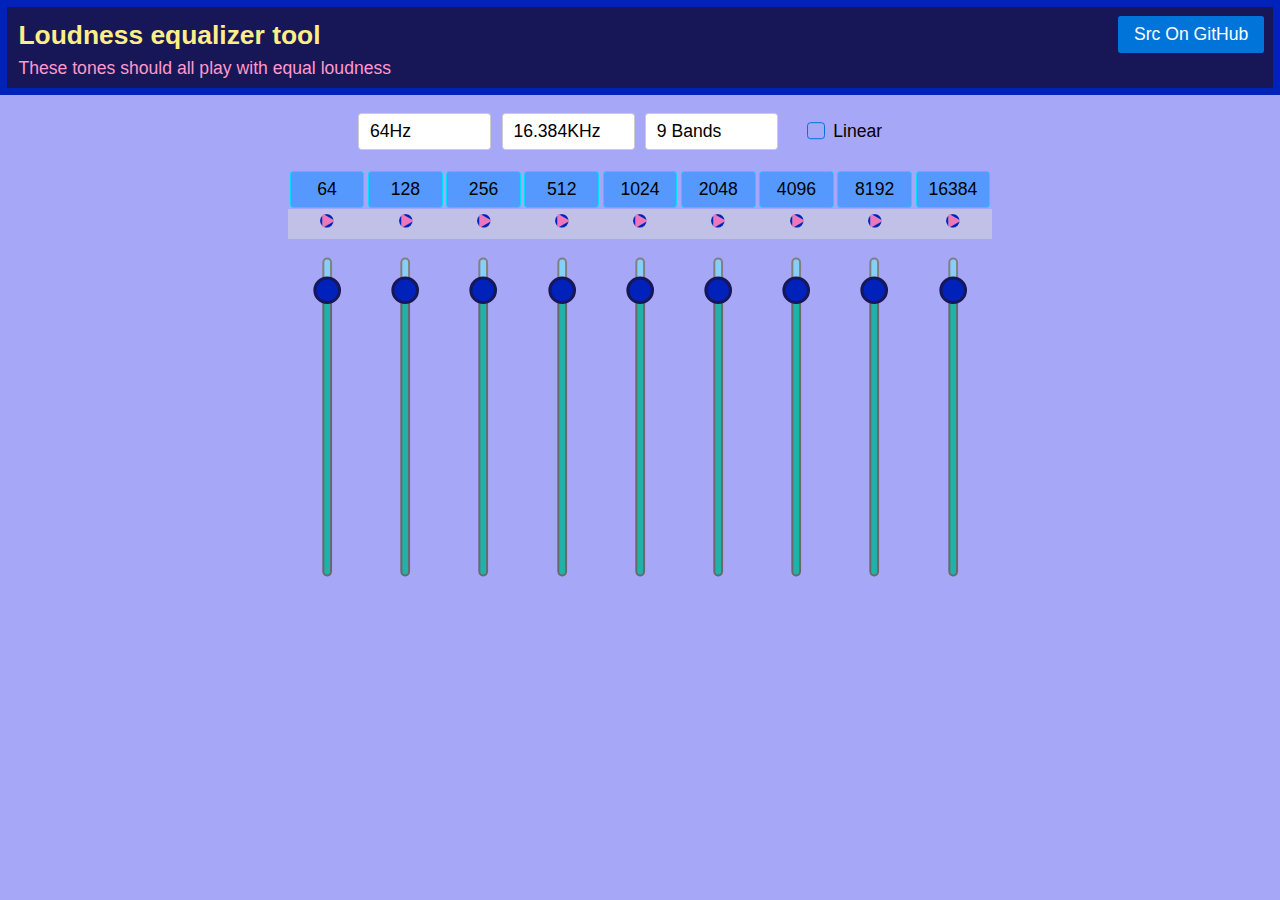
==== commit 298b435e: "make tones pulse bell icons" ====
--- a/index.html
+++ b/index.html
@@ -10,12 +10,10 @@
   <link rel="stylesheet" href="stylesheets/picnic.css">
   <link rel="icon" href="web/img/basket.png" type="image/png">
   
+  <script src='inits.js'></script>
   <script src='dep/Fdrandom.js'></script>
   <script src="dep/mithril.js"></script>
-  <script src='playtones.js'></script>
   <script src='dep/levelsliderm.js'></script>
-  <script src='mithcoms.js'></script>
-  <script src='storage.js'></script>
 
 <style>
 body {
@@ -110,4 +108,7 @@
 </body>
 </html>
 
+<script src='playtones.js'></script>
+<script src='mithcoms.js'></script>
+<script src='storage.js'></script>
 <script src="arch.js"></script>
--- a/stylesheets/picnic.css
+++ b/stylesheets/picnic.css
@@ -1,3 +1,31 @@
+
+@keyframes pulse {
+  from { transform: scale3d(1.05, 1.05, 1.05); }
+  25% { transform: scale3d(1.2, 1.2, 1.2); }
+  50% { transform: scale3d(1.03, 1.03, 1.03); }
+  75% { transform: scale3d(1.2, 1.2, 1.2); }
+  to { transform: scale3d(1, 1, 1); }
+}
+@keyframes pulse2 {
+  from { transform: scale3d(1.05, 1.05, 1.05); }
+  25% { transform: scale3d(1.2, 1.2, 1.2); }
+  50% { transform: scale3d(1.03, 1.03, 1.03); }
+  75% { transform: scale3d(1.2, 1.2, 1.2); }
+  to { transform: scale3d(1, 1, 1); }
+}
+
+.pulse {
+  animation-name: pulse;
+  animation-duration: 0.2s;
+  animation-iteration-count: 5;
+}
+.pulse2 {
+  animation-name: pulse2;
+  animation-duration: 0.2s;
+  animation-iteration-count: 5;
+}
+
+
 @charset "UTF-8";
 /**
  * 1. Set default font family to sans-serif.
@@ -628,7 +656,7 @@
   background-color: #aaa; }
 
 tr:nth-child(even) {
-  background: rgba(0, 0, 0, 0.05); }
+  background: rgba(255, 255, 195, 0.3); }
 
 .flex {
   display: -ms-flexbox;
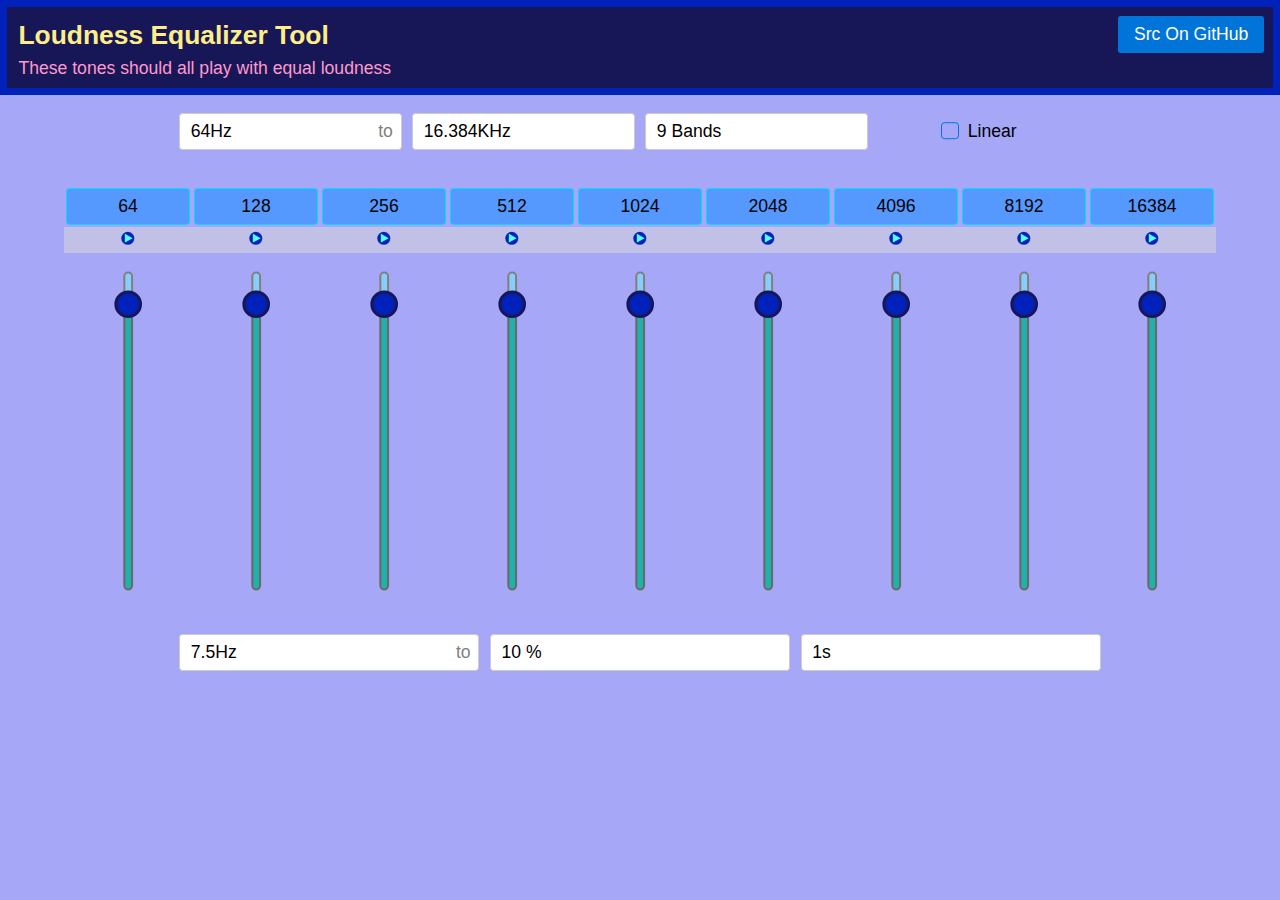
==== commit 79f45667: "add trill controls" ====
--- a/index.html
+++ b/index.html
@@ -81,7 +81,7 @@
 }
 
 .place-qw {
-	margin:1.0em auto 0.5em auto; 
+	margin:1.0em auto 0em auto; 
 	width:80%; 
 }
 
@@ -93,7 +93,7 @@
 <header>
   <div class="padder">
   <div style="float:left;">
-  <h2 style="padding: 0 0 0 0; color:#fe8;">Loudness equalizer tool</h2>
+  <h2 style="padding: 0 0 0 0; color:#fe8;">Loudness Equalizer Tool</h2>
   <p class="stack" style=" color:#f9c;">These tones should all play with equal loudness</p>
   </div>
   <a style="float:right; margin:0 0" class="button small" href="https://github.com/strainer/hearqualizer">Src&nbsp;On&nbsp;GitHub</a>
@@ -101,8 +101,9 @@
 </header>
     
 
-<div id="eqconfig" style="text-align:center; margin:0px auto; width:40em;"></div>
-<div id="equalizer" style="text-align:center; margin:0px auto; width:40em;"></div>
+<div id="eqconfig" style="text-align:center; margin:0px auto; width:90%; padding:0;"></div>
+<div id="equalizer" style="text-align:center; margin:0px auto; width:90%; padding:0;"></div>
+<div id="trillconfig" style="text-align:center; margin:0px auto; width:90%; padding:0;"></div>
       
    
 </body>
@@ -110,5 +111,4 @@
 
 <script src='playtones.js'></script>
 <script src='mithcoms.js'></script>
-<script src='storage.js'></script>
 <script src="arch.js"></script>
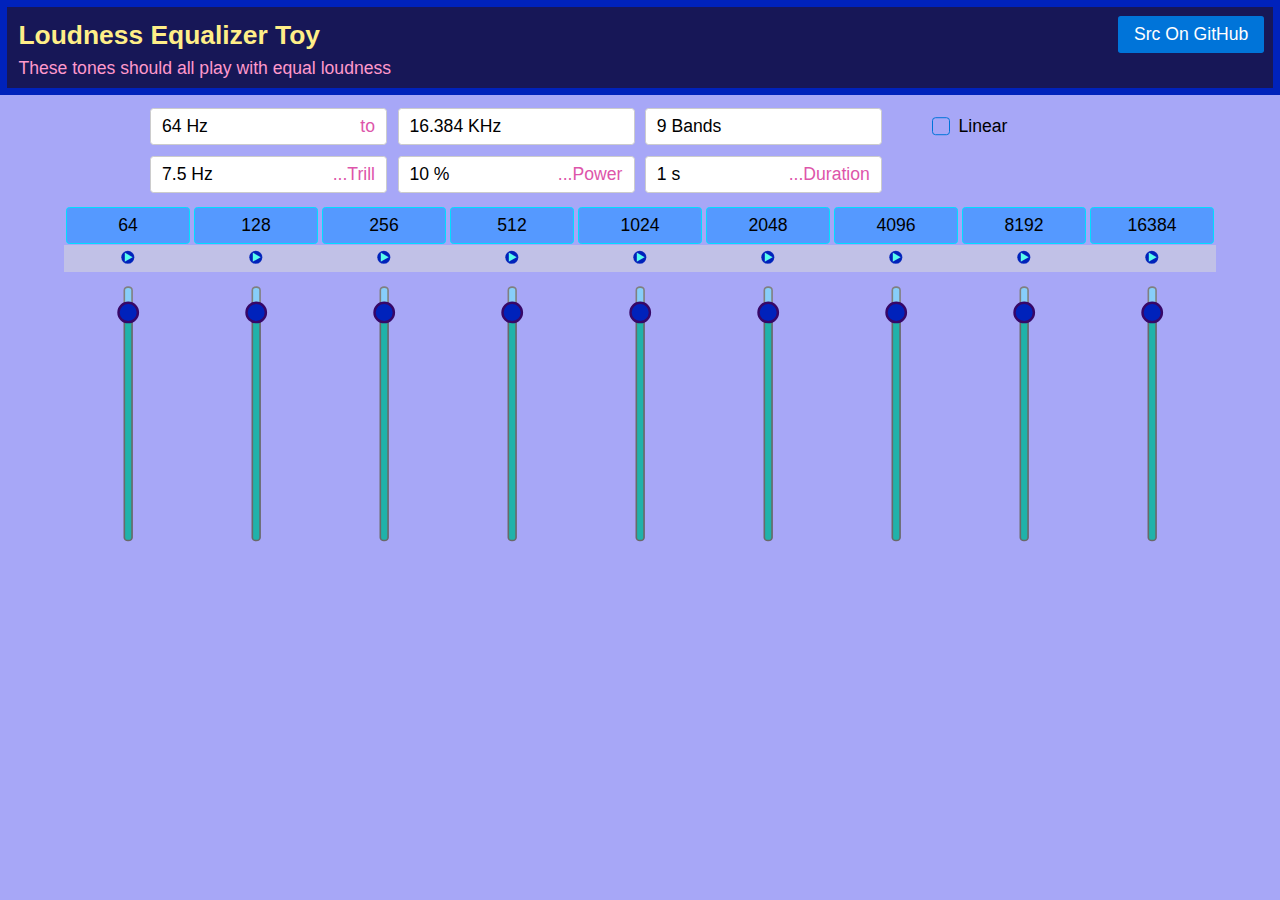
==== commit 030668f2: "tinkered" ====
--- a/index.html
+++ b/index.html
@@ -10,8 +10,6 @@
   <link rel="stylesheet" href="stylesheets/picnic.css">
   <link rel="icon" href="web/img/basket.png" type="image/png">
   
-  <script src='inits.js'></script>
-  <script src='dep/Fdrandom.js'></script>
   <script src="dep/mithril.js"></script>
   <script src='dep/levelsliderm.js'></script>
 
@@ -81,8 +79,13 @@
 }
 
 .place-qw {
-	margin:1.0em auto 0em auto; 
-	width:80%; 
+	margin:0.75em auto 0em auto; 
+	width:85%; 
+}
+
+.place-qx {
+	margin:0em auto 0em auto; 
+	width:85%; 
 }
 
 </style>
@@ -93,7 +96,7 @@
 <header>
   <div class="padder">
   <div style="float:left;">
-  <h2 style="padding: 0 0 0 0; color:#fe8;">Loudness Equalizer Tool</h2>
+  <h2 style="padding: 0 0 0 0; color:#fe8;">Loudness Equalizer Toy</h2>
   <p class="stack" style=" color:#f9c;">These tones should all play with equal loudness</p>
   </div>
   <a style="float:right; margin:0 0" class="button small" href="https://github.com/strainer/hearqualizer">Src&nbsp;On&nbsp;GitHub</a>
@@ -102,8 +105,8 @@
     
 
 <div id="eqconfig" style="text-align:center; margin:0px auto; width:90%; padding:0;"></div>
+<div id="trillconfig" style="text-align:center; margin:0px auto; width:90%; padding:0;"></div>
 <div id="equalizer" style="text-align:center; margin:0px auto; width:90%; padding:0;"></div>
-<div id="trillconfig" style="text-align:center; margin:0px auto; width:90%; padding:0;"></div>
       
    
 </body>
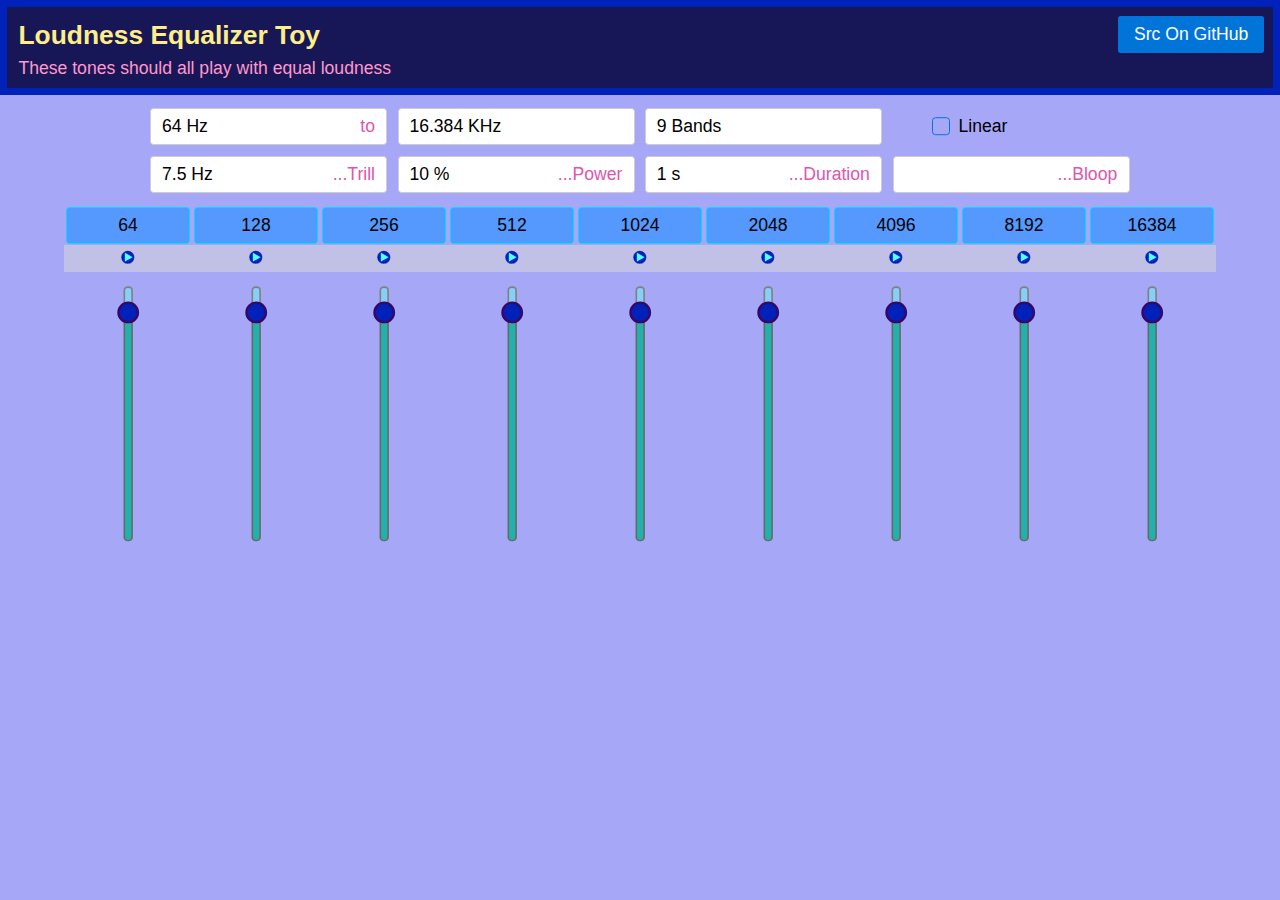
==== commit 6d408de3: "ff" ====
--- a/index.html
+++ b/index.html
@@ -1,117 +1,118 @@
-<!doctype html>
-<html lang="en">
-<head>
-  <title>Equalize Loudness.</title>
-  <meta charset="utf-8">
-  <meta name="viewport" content="width=device-width, initial-scale=1">
-  <meta name="keywords" content="audio, calibrate, equalizer, hearing">
-  <meta name="description" content="A tool for calibrating graphic equalizer">
-
-  <link rel="stylesheet" href="stylesheets/picnic.css">
-  <link rel="icon" href="web/img/basket.png" type="image/png">
-  
-  <script src="dep/mithril.js"></script>
-  <script src='dep/levelsliderm.js'></script>
-
-<style>
-body {
-  font-family:"Helvetica Neue", Helvetica, Arial, sans-serif;
-  background-color: #a7a7f7;  
-  /*font-size: 14px;*/
-  color: #000;
-  /*background-color: #ccc;*/
-}
-
-a.gitbuttons {
-	-webkit-font-smoothing: antialiased;
-	background: url(../images/arrow-down.png) no-repeat;
-	font-weight: normal;
-	text-shadow: rgba(0, 0, 0, 0.4) 0 -1px 0;
-	padding: 2px 2px 2px 22px;
-	height: 30px;
-}
-
-a.github {
-	background: url(../images/octocat-small.png) no-repeat 1px;
-}
-
-a.gitbuttons:hover {
-	color: #fff;
-	text-decoration: none;
-}
-
-
-/* Header */
-
-header {
-	overflow: auto;
-	background-color: #171757;
-	color: #FDFDFB;
-  width:100%;
-	border: 7px solid #02b;
-	padding: 0px 0px 0px 0px;
-	margin: 0px 0px;
-	-webkit-font-smoothing: antialiased;
-}
-
-p.header {
-	clear:both;
-  font-size: 16px;
-}
-
-h1.header {
-	font-family: sans-serif;
-	font-size: 30px;
-	font-weight: 300;
-	line-height: 1.3em;
-	border-bottom: none;
-	margin-top: 0;
-  padding:0px 40px;
-}
-
-.padder {
-	overflow: auto;
-	padding:0.5em 0.5em 0.35em 0.65em;
-}
-
-.sdedc {
-	border: 1px solid #f2b;
-}
-
-.place-qw {
-	margin:0.75em auto 0em auto; 
-	width:85%; 
-}
-
-.place-qx {
-	margin:0em auto 0em auto; 
-	width:85%; 
-}
-
-</style>
-</head>
-
-<body>
-  
-<header>
-  <div class="padder">
-  <div style="float:left;">
-  <h2 style="padding: 0 0 0 0; color:#fe8;">Loudness Equalizer Toy</h2>
-  <p class="stack" style=" color:#f9c;">These tones should all play with equal loudness</p>
-  </div>
-  <a style="float:right; margin:0 0" class="button small" href="https://github.com/strainer/hearqualizer">Src&nbsp;On&nbsp;GitHub</a>
-  </div>
-</header>
-    
-
-<div id="eqconfig" style="text-align:center; margin:0px auto; width:90%; padding:0;"></div>
-<div id="trillconfig" style="text-align:center; margin:0px auto; width:90%; padding:0;"></div>
-<div id="equalizer" style="text-align:center; margin:0px auto; width:90%; padding:0;"></div>
-      
-   
-</body>
-</html>
-
-<script src='playtones.js'></script>
-<script src='mithcoms.js'></script>
-<script src="arch.js"></script>
+<!doctype html>
+<html lang="en">
+<head>
+  <title>Equalize Loudness.</title>
+  <meta charset="utf-8">
+  <meta name="viewport" content="width=device-width, initial-scale=1">
+  <meta name="keywords" content="audio, calibrate, equalizer, hearing">
+  <meta name="description" content="A tool for calibrating graphic equalizer">
+
+  <link rel="stylesheet" href="stylesheets/picnic.css">
+  <link rel="icon" href="web/img/basket.png" type="image/png">
+  
+  <script src="dep/mithril.js"></script>
+  <script src='dep/levelsliderm.js'></script>
+
+<style>
+body {
+  font-family:"Helvetica Neue", Helvetica, Arial, sans-serif;
+  background-color: #a7a7f7;  
+  /*font-size: 14px;*/
+  color: #000;
+  /*background-color: #ccc;*/
+}
+
+a.gitbuttons {
+	-webkit-font-smoothing: antialiased;
+	background: url(../images/arrow-down.png) no-repeat;
+	font-weight: normal;
+	text-shadow: rgba(0, 0, 0, 0.4) 0 -1px 0;
+	padding: 2px 2px 2px 22px;
+	height: 30px;
+}
+
+a.github {
+	background: url(../images/octocat-small.png) no-repeat 1px;
+}
+
+a.gitbuttons:hover {
+	color: #fff;
+	text-decoration: none;
+}
+
+
+/* Header */
+
+header {
+	overflow: auto;
+	background-color: #171757;
+	color: #FDFDFB;
+  width:100%;
+	border: 7px solid #02b;
+	padding: 0px 0px 0px 0px;
+	margin: 0px 0px;
+	-webkit-font-smoothing: antialiased;
+}
+
+p.header {
+	clear:both;
+  font-size: 16px;
+}
+
+h1.header {
+	font-family: sans-serif;
+	font-size: 30px;
+	font-weight: 300;
+	line-height: 1.3em;
+	border-bottom: none;
+	margin-top: 0;
+  padding:0px 40px;
+}
+
+.padder {
+	overflow: auto;
+	padding:0.5em 0.5em 0.35em 0.65em;
+}
+
+.sdedc {
+	border: 1px solid #f2b;
+}
+
+.place-qw {
+	margin:0.75em auto 0em auto; 
+	width:85%; 
+}
+
+.place-qx {
+	margin:0em auto 0em auto; 
+	width:85%; 
+}
+
+</style>
+</head>
+
+<body>
+  
+<header>
+  <div class="padder">
+  <div style="float:left;">
+  <h2 style="padding: 0 0 0 0; color:#fe8;">Loudness Equalizer Toy</h2>
+  <p class="stack" style=" color:#f9c;">These tones should all play with equal loudness</p>
+  </div>
+  <a style="float:right; margin:0 0" class="button small" href="https://github.com/strainer/hearqualizer">Src&nbsp;On&nbsp;GitHub</a>
+  </div>
+</header>
+    
+
+<div id="eqconfig" style="text-align:center; margin:0px auto; width:90%; padding:0;"></div>
+<div id="trillconfig" style="text-align:center; margin:0px auto; width:90%; padding:0;"></div>
+<div id="equalizer" style="text-align:center; margin:0px auto; width:90%; padding:0;"></div>
+      
+   
+</body>
+</html>
+
+<script src='dep/Fdrandom.js'></script>
+<script src='playtones.js'></script>
+<script src='mithcoms.js'></script>
+<script src="arch.js"></script>
--- a/stylesheets/picnic.css
+++ b/stylesheets/picnic.css
@@ -1,3064 +1,3064 @@
-
-@keyframes pulse {
-  from { transform: scale3d(1.05, 1.05, 1.05); }
-  25% { transform: scale3d(1.2, 1.2, 1.2); }
-  50% { transform: scale3d(1.03, 1.03, 1.03); }
-  75% { transform: scale3d(1.2, 1.2, 1.2); }
-  to { transform: scale3d(1, 1, 1); }
-}
-@keyframes pulse2 {
-  from { transform: scale3d(1.05, 1.05, 1.05); }
-  25% { transform: scale3d(1.2, 1.2, 1.2); }
-  50% { transform: scale3d(1.03, 1.03, 1.03); }
-  75% { transform: scale3d(1.2, 1.2, 1.2); }
-  to { transform: scale3d(1, 1, 1); }
-}
-
-.pulse {
-  animation-name: pulse;
-  animation-duration: 0.2s;
-  animation-iteration-count: 5;
-}
-.pulse2 {
-  animation-name: pulse2;
-  animation-duration: 0.2s;
-  animation-iteration-count: 5;
-}
-
-
-@charset "UTF-8";
-/**
- * 1. Set default font family to sans-serif.
- * 2. Prevent iOS text size adjust after orientation change, without disabling
- *    user zoom.
- */
-html {
-  font-family: sans-serif;
-  /* 1 */
-  -ms-text-size-adjust: 100%;
-  /* 2 */
-  -webkit-text-size-adjust: 100%;
-  /* 2 */ }
-
-/**
- * Remove default margin.
- */
-body {
-  margin: 0; }
-
-/* HTML5 display definitions
-   ========================================================================== */
-/**
- * Correct `block` display not defined for any HTML5 element in IE 8/9.
- * Correct `block` display not defined for `details` or `summary` in IE 10/11 and Firefox.
- * Correct `block` display not defined for `main` in IE 11.
- */
-article,
-aside,
-details,
-figcaption,
-figure,
-footer,
-header,
-hgroup,
-main,
-nav,
-section,
-summary {
-  display: block; }
-
-/**
- * 1. Correct `inline-block` display not defined in IE 8/9.
- * 2. Normalize vertical alignment of `progress` in Chrome, Firefox, and Opera.
- */
-audio,
-canvas,
-progress,
-video {
-  display: inline-block;
-  /* 1 */
-  vertical-align: baseline;
-  /* 2 */ }
-
-/**
- * Prevent modern browsers from displaying `audio` without controls.
- * Remove excess height in iOS 5 devices.
- */
-audio:not([controls]) {
-  display: none;
-  height: 0; }
-
-/**
- * Address `[hidden]` styling not present in IE 8/9/10.
- * Hide the `template` element in IE 8/9/11, Safari, and Firefox < 22.
- */
-[hidden],
-template {
-  display: none; }
-
-/* Links
-   ========================================================================== */
-/**
- * Remove the gray background color from active links in IE 10.
- */
-a {
-  background: transparent; }
-
-/**
- * Improve readability when focused and also mouse hovered in all browsers.
- */
-a:active,
-a:hover {
-  outline: 0; }
-
-/* Text-level semantics
-   ========================================================================== */
-/**
- * Address styling not present in IE 8/9/10/11, Safari, and Chrome.
- */
-abbr[title] {
-  border-bottom: 1px dotted; }
-
-/**
- * Address style set to `bolder` in Firefox 4+, Safari, and Chrome.
- */
-b,
-strong {
-  font-weight: bold; }
-
-/**
- * Address styling not present in Safari and Chrome.
- */
-dfn {
-  font-style: italic; }
-
-/**
- * Address variable `h1` font-size and margin within `section` and `article`
- * contexts in Firefox 4+, Safari, and Chrome.
- */
-h1 {
-  font-size: 2em;
-  margin: 0.67em 0; }
-
-/**
- * Address styling not present in IE 8/9.
- */
-mark {
-  background: #ff0;
-  color: #000; }
-
-/**
- * Address inconsistent and variable font size in all browsers.
- */
-small {
-  font-size: 80%; }
-
-/**
- * Prevent `sub` and `sup` affecting `line-height` in all browsers.
- */
-sub,
-sup {
-  font-size: 75%;
-  line-height: 0;
-  position: relative;
-  vertical-align: baseline; }
-
-sup {
-  top: -0.5em; }
-
-sub {
-  bottom: -0.25em; }
-
-/* Embedded content
-   ========================================================================== */
-/**
- * Remove border when inside `a` element in IE 8/9/10.
- */
-img {
-  border: 0; }
-
-/**
- * Correct overflow not hidden in IE 9/10/11.
- */
-svg:not(:root) {
-  overflow: hidden; }
-
-/* Grouping content
-   ========================================================================== */
-/**
- * Address margin not present in IE 8/9 and Safari.
- */
-figure {
-  margin: 1em 40px; }
-
-/**
- * Address differences between Firefox and other browsers.
- */
-hr {
-  -moz-box-sizing: content-box;
-  box-sizing: content-box;
-  height: 0; }
-
-/**
- * Contain overflow in all browsers.
- */
-pre {
-  overflow: auto; }
-
-/**
- * Address odd `em`-unit font size rendering in all browsers.
- */
-code,
-kbd,
-pre,
-samp {
-  font-family: monospace, monospace;
-  font-size: 1em; }
-
-/* Forms
-   ========================================================================== */
-/**
- * Known limitation: by default, Chrome and Safari on OS X allow very limited
- * styling of `select`, unless a `border` property is set.
- */
-/**
- * 1. Correct color not being inherited.
- *    Known issue: affects color of disabled elements.
- * 2. Correct font properties not being inherited.
- * 3. Address margins set differently in Firefox 4+, Safari, and Chrome.
- */
-button,
-input,
-optgroup,
-select,
-textarea {
-  color: inherit;
-  /* 1 */
-  font: inherit;
-  /* 2 */
-  margin: 0;
-  /* 3 */ }
-
-/**
- * Address `overflow` set to `hidden` in IE 8/9/10/11.
- */
-button {
-  overflow: visible; }
-
-/**
- * Address inconsistent `text-transform` inheritance for `button` and `select`.
- * All other form control elements do not inherit `text-transform` values.
- * Correct `button` style inheritance in Firefox, IE 8/9/10/11, and Opera.
- * Correct `select` style inheritance in Firefox.
- */
-button,
-select {
-  text-transform: none; }
-
-/**
- * 1. Avoid the WebKit bug in Android 4.0.* where (2) destroys native `audio`
- *    and `video` controls.
- * 2. Correct inability to style clickable `input` types in iOS.
- * 3. Improve usability and consistency of cursor style between image-type
- *    `input` and others.
- */
-button,
-html input[type="button"],
-input[type="reset"],
-input[type="submit"] {
-  -webkit-appearance: button;
-  /* 2 */
-  cursor: pointer;
-  /* 3 */ }
-
-/**
- * Re-set default cursor for disabled elements.
- */
-button[disabled],
-input[disabled] {
-  cursor: default; }
-
-/**
- * Remove inner padding and border in Firefox 4+.
- */
-button::-moz-focus-inner,
-input::-moz-focus-inner {
-  border: 0;
-  padding: 0; }
-
-/**
- * Address Firefox 4+ setting `line-height` on `input` using `!important` in
- * the UA stylesheet.
- */
-input {
-  line-height: normal; }
-
-/**
- * It's recommended that you don't attempt to style these elements.
- * Firefox's implementation doesn't respect box-sizing, padding, or width.
- *
- * 1. Address box sizing set to `content-box` in IE 8/9/10.
- * 2. Remove excess padding in IE 8/9/10.
- */
-input[type="checkbox"],
-input[type="radio"] {
-  box-sizing: border-box;
-  /* 1 */
-  padding: 0;
-  /* 2 */ }
-
-/**
- * Fix the cursor style for Chrome's increment/decrement buttons. For certain
- * `font-size` values of the `input`, it causes the cursor style of the
- * decrement button to change from `default` to `text`.
- */
-input[type="number"]::-webkit-inner-spin-button,
-input[type="number"]::-webkit-outer-spin-button {
-  height: auto; }
-
-/**
- * Remove inner padding and search cancel button in Safari and Chrome on OS X.
- * Safari (but not Chrome) clips the cancel button when the search input has
- * padding (and `textfield` appearance).
- */
-input[type="search"]::-webkit-search-cancel-button,
-input[type="search"]::-webkit-search-decoration {
-  -webkit-appearance: none; }
-
-/**
- * Define consistent border, margin, and padding.
- */
-fieldset {
-  border: 0;
-  padding: 0; }
-
-/**
- * 1. Correct `color` not being inherited in IE 8/9/10/11.
- * 2. Remove padding so people aren't caught out if they zero out fieldsets.
- */
-legend {
-  border: 0;
-  /* 1 */
-  padding: 0;
-  /* 2 */ }
-
-/**
- * Remove default vertical scrollbar in IE 8/9/10/11.
- */
-textarea {
-  overflow: auto; }
-
-/**
- * Don't inherit the `font-weight` (applied by a rule above).
- * NOTE: the default cannot safely be changed in Chrome and Safari on OS X.
- */
-optgroup {
-  font-weight: bold; }
-
-/* Tables
-   ========================================================================== */
-/**
- * Remove most spacing between table cells.
- */
-table {
-  border-collapse: collapse;
-  border-spacing: 0; }
-
-td,
-th {
-  padding: 0; }
-
-* {
-  box-sizing: inherit; }
-
-html,
-body {
-  font-family: Arial, Helvetica, sans-serif;
-  box-sizing: border-box;
-  height: 100%; }
-
-body {
-  color: #111;
-  font-size: 1.1em;
-  line-height: 1.5;
-  background: #fff; }
-
-main {
-  display: block; }
-
-h1,
-h2,
-h3,
-h4,
-h5,
-h6 {
-  margin: 0;
-  padding: 0.6em 0; }
-
-li {
-  margin: 0 0 0.3em; }
-
-a {
-  color: #0074d9;
-  text-decoration: none;
-  box-shadow: none;
-  transition: all 0.3s; }
-
-code {
-  padding: 0.3em 0.6em;
-  font-size: .8em;
-  background: #f5f5f5; }
-
-pre {
-  text-align: left;
-  padding: 0.3em 0.6em;
-  background: #f5f5f5;
-  border-radius: 0.2em; }
-  pre code {
-    padding: 0; }
-
-blockquote {
-  padding: 0 0 0 1em;
-  margin: 0 0 0 .1em;
-  box-shadow: inset 5px 0 rgba(17, 17, 17, 0.3); }
-
-label {
-  cursor: pointer; }
-
-[class^="icon-"]:before,
-[class*=" icon-"]:before {
-  margin: 0 0.6em 0 0; }
-
-i[class^="icon-"]:before,
-i[class*=" icon-"]:before {
-  margin: 0; }
-
-.label, [data-tooltip]:after, button,
-.button,
-[type=submit], .dropimage {
-  display: inline-block;
-  text-align: center;
-  letter-spacing: inherit;
-  margin: 0;
-  padding: 0.3em 0.9em;
-  vertical-align: middle;
-  background: #0074d9;
-  color: #fff;
-  border: 0;
-  border-radius: 0.2em;
-  width: auto;
-  -webkit-touch-callout: none;
-  -webkit-user-select: none;
-  -khtml-user-select: none;
-  -moz-user-select: none;
-  -ms-user-select: none;
-  user-select: none; }
-  .success.label, .success[data-tooltip]:after, button.success,
-  .success.button,
-  .success[type=submit], .success.dropimage {
-    background: #2ecc40; }
-  .warning.label, .warning[data-tooltip]:after, button.warning,
-  .warning.button,
-  .warning[type=submit], .warning.dropimage {
-    background: #ff851b; }
-  .error.label, .error[data-tooltip]:after, button.error,
-  .error.button,
-  .error[type=submit], .error.dropimage {
-    background: #ff4136; }
-  .pseudo.label, .pseudo[data-tooltip]:after, button.pseudo,
-  .pseudo.button,
-  .pseudo[type=submit], .pseudo.dropimage {
-    background-color: transparent;
-    color: inherit; }
-
-.label, [data-tooltip]:after {
-  font-size: .6em;
-  padding: .4em .6em;
-  margin-left: 1em;
-  line-height: 1; }
-
-button,
-.button,
-[type=submit], .dropimage {
-  margin: 0.3em 0;
-  cursor: pointer;
-  transition: all 0.15s;
-  border-radius: 0.15em;
-  height: auto;
-  vertical-align: baseline;
-  box-shadow: 0 0 transparent inset; }
-  button:hover,
-  .button:hover,
-  [type=submit]:hover, .dropimage:hover, button:focus,
-  .button:focus,
-  [type=submit]:focus, .dropimage:focus {
-    box-shadow: inset 0 0 0 99em rgba(255, 255, 255, 0.2);
-    border: 0; }
-  button.pseudo:hover,
-  .pseudo.button:hover,
-  .pseudo[type=submit]:hover, .pseudo.dropimage:hover, button.pseudo:focus,
-  .pseudo.button:focus,
-  .pseudo[type=submit]:focus, .pseudo.dropimage:focus {
-    box-shadow: inset 0 0 0 99em rgba(17, 17, 17, 0.1); }
-  button.active,
-  .active.button,
-  .active[type=submit], .active.dropimage, button:active,
-  .button:active,
-  [type=submit]:active, .dropimage:active, button.pseudo:active,
-  .pseudo.button:active,
-  .pseudo[type=submit]:active, .pseudo.dropimage:active {
-    box-shadow: inset 0 0 0 99em rgba(17, 17, 17, 0.2); }
-  button[disabled],
-  [disabled].button,
-  [disabled][type=submit], [disabled].dropimage {
-    cursor: default;
-    box-shadow: none;
-    background: #bbb; }
-
-:checked + .toggle,
-:checked + .toggle:hover {
-  box-shadow: inset 0 0 0 99em rgba(17, 17, 17, 0.2); }
-
-[type] + .toggle {
-  padding: 0.3em 0.9em;
-  margin-right: 0; }
-  [type] + .toggle:after, [type] + .toggle:before {
-    display: none; }
-
-input,
-textarea,
-.select select {
-  line-height: 1.5;
-  margin: 0;
-  height: 2.1em;
-  padding: 0.3em 0.6em;
-  border: 1px solid #ccc;
-  background-color: #fff;
-  border-radius: 0.2em;
-  transition: all 0.3s;
-  width: 100%; }
-  input:focus,
-  textarea:focus,
-  .select select:focus {
-    border: 1px solid #0074d9;
-    outline: 0; }
-
-textarea {
-  height: auto; }
-
-[type=file],
-[type=color] {
-  cursor: pointer; }
-
-[type=file] {
-  height: auto; }
-
-select {
-  background: #fff url([data-uri]) no-repeat scroll 95% center/10px 15px;
-  background-position: calc(100% - 15px) center;
-  border: 1px solid #ccc;
-  border-radius: 0.2em;
-  cursor: pointer;
-  width: 100%;
-  height: 2.2em;
-  box-sizing: border-box;
-  padding: 0.3em 0.45em;
-  transition: all .3s;
-  -moz-appearance: none;
-  -webkit-appearance: none;
-  appearance: none; }
-  select::-ms-expand {
-    display: none; }
-  select:focus, select:active {
-    border: 1px solid #0074d9;
-    transition: outline 0s; }
-  select:-moz-focusring {
-    color: transparent;
-    text-shadow: 0 0 0 #111; }
-  select option {
-    font-size: inherit;
-    padding: 0.3em 0.45em; }
-
-[type=radio], [type=checkbox] {
-  opacity: 0;
-  width: 0;
-  position: absolute;
-  display: inline-block; }
-  [type=radio] + .checkable:hover:before, [type=checkbox] + .checkable:hover:before, [type=radio]:focus + .checkable:before, [type=checkbox]:focus + .checkable:before {
-    border: 2px solid #0074d9; }
-  [type=radio] + .checkable, [type=checkbox] + .checkable {
-    position: relative;
-    cursor: pointer;
-    padding-left: 1.5em;
-    margin-right: .6em; }
-    [type=radio] + .checkable:before, [type=checkbox] + .checkable:before, [type=radio] + .checkable:after, [type=checkbox] + .checkable:after {
-      content: '';
-      position: absolute;
-      display: inline-block;
-      left: 0;
-      top: 50%;
-      transform: translateY(-50%);
-      font-size: 1em;
-      line-height: 1em;
-      color: transparent;
-      font-family: sans;
-      text-align: center;
-      box-sizing: border-box;
-      width: 1em;
-      height: 1em;
-      border-radius: 50%;
-      transition: all 0.1s; }
-    [type=radio] + .checkable:before, [type=checkbox] + .checkable:before {
-      border: 1px solid #0074d9; }
-  [type=radio]:checked + .checkable:after, [type=checkbox]:checked + .checkable:after {
-    background: #555;
-    transform: scale(0.5) translateY(-100%); }
-
-[type=checkbox] + .checkable:before {
-  border-radius: 0.2em; }
-[type=checkbox] + .checkable:after {
-  content: "\2714";
-  background: none;
-  transform: scale(2) translateY(-25%);
-  visibility: hidden;
-  opacity: 0; }
-[type=checkbox]:checked + .checkable:after {
-  color: #111;
-  background: none;
-  transform: translateY(-50%);
-  transition: all 0.3s;
-  visibility: visible;
-  opacity: 1; }
-
-table {
-  text-align: left; }
-
-td,
-th {
-  padding: 0.1em 0.1em 0.1em 0.1em; }
-
-th {
-  text-align: left;
-  font-weight: 900;
-  color: #fff;
-  background-color: #0074d9; }
-
-.success th {
-  background-color: #2ecc40; }
-
-.warning th {
-  background-color: #ff851b; }
-
-.error th {
-  background-color: #ff4136; }
-
-.dull th {
-  background-color: #aaa; }
-
-tr:nth-child(even) {
-  background: rgba(255, 255, 195, 0.3); }
-
-.flex {
-  display: -ms-flexbox;
-  display: flex;
-  margin-left: -0.6em;
-  width: calc(100% + 0.6em);
-  flex-wrap: wrap;
-  transition: all .3s ease; }
-
-.flex > * {
-  box-sizing: border-box;
-  flex: 1 1 auto;
-  /* Default for IE10 bug */
-  padding-left: 0.6em;
-  padding-bottom: 0.6em; }
-
-.flex[class*="one"] > *, .flex[class*="two"] > *, .flex[class*="three"] > *, .flex[class*="four"] > *, .flex[class*="five"] > *, .flex[class*="six"] > *, .flex[class*="seven"] > *, .flex[class*="eight"] > *, .flex[class*="nine"] > *, .flex[class*="ten"] > *, .flex[class*="eleven"] > *, .flex[class*="twelve"] > * {
-  flex-grow: 0; }
-
-.flex.grow > * {
-  flex-grow: 1; }
-
-.center {
-  justify-content: center; }
-
-.one > * {
-  width: 100%; }
-
-.two > * {
-  width: 50%; }
-
-.three > * {
-  width: 33.33333%; }
-
-.four > * {
-  width: 25%; }
-
-.five > * {
-  width: 20%; }
-
-.six > * {
-  width: 16.66666%; }
-
-.seven > * {
-  width: 14.28571%; }
-
-.eight > * {
-  width: 12.5%; }
-
-.nine > * {
-  width: 11.11111%; }
-
-.ten > * {
-  width: 10%; }
-
-.eleven > * {
-  width: 9.09091%; }
-
-.twelve > * {
-  width: 8.33333%; }
-
-@media all and (min-width: 500px) {
-  .one-500 > * {
-    width: 100%; }
-
-  .two-500 > * {
-    width: 50%; }
-
-  .three-500 > * {
-    width: 33.33333%; }
-
-  .four-500 > * {
-    width: 25%; }
-
-  .five-500 > * {
-    width: 20%; }
-
-  .six-500 > * {
-    width: 16.66666%; }
-
-  .seven-500 > * {
-    width: 14.28571%; }
-
-  .eight-500 > * {
-    width: 12.5%; }
-
-  .nine-500 > * {
-    width: 11.11111%; }
-
-  .ten-500 > * {
-    width: 10%; }
-
-  .eleven-500 > * {
-    width: 9.09091%; }
-
-  .twelve-500 > * {
-    width: 8.33333%; } }
-@media all and (min-width: 600px) {
-  .one-600 > * {
-    width: 100%; }
-
-  .two-600 > * {
-    width: 50%; }
-
-  .three-600 > * {
-    width: 33.33333%; }
-
-  .four-600 > * {
-    width: 25%; }
-
-  .five-600 > * {
-    width: 20%; }
-
-  .six-600 > * {
-    width: 16.66666%; }
-
-  .seven-600 > * {
-    width: 14.28571%; }
-
-  .eight-600 > * {
-    width: 12.5%; }
-
-  .nine-600 > * {
-    width: 11.11111%; }
-
-  .ten-600 > * {
-    width: 10%; }
-
-  .eleven-600 > * {
-    width: 9.09091%; }
-
-  .twelve-600 > * {
-    width: 8.33333%; } }
-@media all and (min-width: 700px) {
-  .one-700 > * {
-    width: 100%; }
-
-  .two-700 > * {
-    width: 50%; }
-
-  .three-700 > * {
-    width: 33.33333%; }
-
-  .four-700 > * {
-    width: 25%; }
-
-  .five-700 > * {
-    width: 20%; }
-
-  .six-700 > * {
-    width: 16.66666%; }
-
-  .seven-700 > * {
-    width: 14.28571%; }
-
-  .eight-700 > * {
-    width: 12.5%; }
-
-  .nine-700 > * {
-    width: 11.11111%; }
-
-  .ten-700 > * {
-    width: 10%; }
-
-  .eleven-700 > * {
-    width: 9.09091%; }
-
-  .twelve-700 > * {
-    width: 8.33333%; } }
-@media all and (min-width: 800px) {
-  .one-800 > * {
-    width: 100%; }
-
-  .two-800 > * {
-    width: 50%; }
-
-  .three-800 > * {
-    width: 33.33333%; }
-
-  .four-800 > * {
-    width: 25%; }
-
-  .five-800 > * {
-    width: 20%; }
-
-  .six-800 > * {
-    width: 16.66666%; }
-
-  .seven-800 > * {
-    width: 14.28571%; }
-
-  .eight-800 > * {
-    width: 12.5%; }
-
-  .nine-800 > * {
-    width: 11.11111%; }
-
-  .ten-800 > * {
-    width: 10%; }
-
-  .eleven-800 > * {
-    width: 9.09091%; }
-
-  .twelve-800 > * {
-    width: 8.33333%; } }
-@media all and (min-width: 900px) {
-  .one-900 > * {
-    width: 100%; }
-
-  .two-900 > * {
-    width: 50%; }
-
-  .three-900 > * {
-    width: 33.33333%; }
-
-  .four-900 > * {
-    width: 25%; }
-
-  .five-900 > * {
-    width: 20%; }
-
-  .six-900 > * {
-    width: 16.66666%; }
-
-  .seven-900 > * {
-    width: 14.28571%; }
-
-  .eight-900 > * {
-    width: 12.5%; }
-
-  .nine-900 > * {
-    width: 11.11111%; }
-
-  .ten-900 > * {
-    width: 10%; }
-
-  .eleven-900 > * {
-    width: 9.09091%; }
-
-  .twelve-900 > * {
-    width: 8.33333%; } }
-@media all and (min-width: 1000px) {
-  .one-1000 > * {
-    width: 100%; }
-
-  .two-1000 > * {
-    width: 50%; }
-
-  .three-1000 > * {
-    width: 33.33333%; }
-
-  .four-1000 > * {
-    width: 25%; }
-
-  .five-1000 > * {
-    width: 20%; }
-
-  .six-1000 > * {
-    width: 16.66666%; }
-
-  .seven-1000 > * {
-    width: 14.28571%; }
-
-  .eight-1000 > * {
-    width: 12.5%; }
-
-  .nine-1000 > * {
-    width: 11.11111%; }
-
-  .ten-1000 > * {
-    width: 10%; }
-
-  .eleven-1000 > * {
-    width: 9.09091%; }
-
-  .twelve-1000 > * {
-    width: 8.33333%; } }
-@media all and (min-width: 1100px) {
-  .one-1100 > * {
-    width: 100%; }
-
-  .two-1100 > * {
-    width: 50%; }
-
-  .three-1100 > * {
-    width: 33.33333%; }
-
-  .four-1100 > * {
-    width: 25%; }
-
-  .five-1100 > * {
-    width: 20%; }
-
-  .six-1100 > * {
-    width: 16.66666%; }
-
-  .seven-1100 > * {
-    width: 14.28571%; }
-
-  .eight-1100 > * {
-    width: 12.5%; }
-
-  .nine-1100 > * {
-    width: 11.11111%; }
-
-  .ten-1100 > * {
-    width: 10%; }
-
-  .eleven-1100 > * {
-    width: 9.09091%; }
-
-  .twelve-1100 > * {
-    width: 8.33333%; } }
-@media all and (min-width: 1200px) {
-  .one-1200 > * {
-    width: 100%; }
-
-  .two-1200 > * {
-    width: 50%; }
-
-  .three-1200 > * {
-    width: 33.33333%; }
-
-  .four-1200 > * {
-    width: 25%; }
-
-  .five-1200 > * {
-    width: 20%; }
-
-  .six-1200 > * {
-    width: 16.66666%; }
-
-  .seven-1200 > * {
-    width: 14.28571%; }
-
-  .eight-1200 > * {
-    width: 12.5%; }
-
-  .nine-1200 > * {
-    width: 11.11111%; }
-
-  .ten-1200 > * {
-    width: 10%; }
-
-  .eleven-1200 > * {
-    width: 9.09091%; }
-
-  .twelve-1200 > * {
-    width: 8.33333%; } }
-@media all and (min-width: 1300px) {
-  .one-1300 > * {
-    width: 100%; }
-
-  .two-1300 > * {
-    width: 50%; }
-
-  .three-1300 > * {
-    width: 33.33333%; }
-
-  .four-1300 > * {
-    width: 25%; }
-
-  .five-1300 > * {
-    width: 20%; }
-
-  .six-1300 > * {
-    width: 16.66666%; }
-
-  .seven-1300 > * {
-    width: 14.28571%; }
-
-  .eight-1300 > * {
-    width: 12.5%; }
-
-  .nine-1300 > * {
-    width: 11.11111%; }
-
-  .ten-1300 > * {
-    width: 10%; }
-
-  .eleven-1300 > * {
-    width: 9.09091%; }
-
-  .twelve-1300 > * {
-    width: 8.33333%; } }
-@media all and (min-width: 1400px) {
-  .one-1400 > * {
-    width: 100%; }
-
-  .two-1400 > * {
-    width: 50%; }
-
-  .three-1400 > * {
-    width: 33.33333%; }
-
-  .four-1400 > * {
-    width: 25%; }
-
-  .five-1400 > * {
-    width: 20%; }
-
-  .six-1400 > * {
-    width: 16.66666%; }
-
-  .seven-1400 > * {
-    width: 14.28571%; }
-
-  .eight-1400 > * {
-    width: 12.5%; }
-
-  .nine-1400 > * {
-    width: 11.11111%; }
-
-  .ten-1400 > * {
-    width: 10%; }
-
-  .eleven-1400 > * {
-    width: 9.09091%; }
-
-  .twelve-1400 > * {
-    width: 8.33333%; } }
-@media all and (min-width: 1500px) {
-  .one-1500 > * {
-    width: 100%; }
-
-  .two-1500 > * {
-    width: 50%; }
-
-  .three-1500 > * {
-    width: 33.33333%; }
-
-  .four-1500 > * {
-    width: 25%; }
-
-  .five-1500 > * {
-    width: 20%; }
-
-  .six-1500 > * {
-    width: 16.66666%; }
-
-  .seven-1500 > * {
-    width: 14.28571%; }
-
-  .eight-1500 > * {
-    width: 12.5%; }
-
-  .nine-1500 > * {
-    width: 11.11111%; }
-
-  .ten-1500 > * {
-    width: 10%; }
-
-  .eleven-1500 > * {
-    width: 9.09091%; }
-
-  .twelve-1500 > * {
-    width: 8.33333%; } }
-@media all and (min-width: 1600px) {
-  .one-1600 > * {
-    width: 100%; }
-
-  .two-1600 > * {
-    width: 50%; }
-
-  .three-1600 > * {
-    width: 33.33333%; }
-
-  .four-1600 > * {
-    width: 25%; }
-
-  .five-1600 > * {
-    width: 20%; }
-
-  .six-1600 > * {
-    width: 16.66666%; }
-
-  .seven-1600 > * {
-    width: 14.28571%; }
-
-  .eight-1600 > * {
-    width: 12.5%; }
-
-  .nine-1600 > * {
-    width: 11.11111%; }
-
-  .ten-1600 > * {
-    width: 10%; }
-
-  .eleven-1600 > * {
-    width: 9.09091%; }
-
-  .twelve-1600 > * {
-    width: 8.33333%; } }
-@media all and (min-width: 1700px) {
-  .one-1700 > * {
-    width: 100%; }
-
-  .two-1700 > * {
-    width: 50%; }
-
-  .three-1700 > * {
-    width: 33.33333%; }
-
-  .four-1700 > * {
-    width: 25%; }
-
-  .five-1700 > * {
-    width: 20%; }
-
-  .six-1700 > * {
-    width: 16.66666%; }
-
-  .seven-1700 > * {
-    width: 14.28571%; }
-
-  .eight-1700 > * {
-    width: 12.5%; }
-
-  .nine-1700 > * {
-    width: 11.11111%; }
-
-  .ten-1700 > * {
-    width: 10%; }
-
-  .eleven-1700 > * {
-    width: 9.09091%; }
-
-  .twelve-1700 > * {
-    width: 8.33333%; } }
-@media all and (min-width: 1800px) {
-  .one-1800 > * {
-    width: 100%; }
-
-  .two-1800 > * {
-    width: 50%; }
-
-  .three-1800 > * {
-    width: 33.33333%; }
-
-  .four-1800 > * {
-    width: 25%; }
-
-  .five-1800 > * {
-    width: 20%; }
-
-  .six-1800 > * {
-    width: 16.66666%; }
-
-  .seven-1800 > * {
-    width: 14.28571%; }
-
-  .eight-1800 > * {
-    width: 12.5%; }
-
-  .nine-1800 > * {
-    width: 11.11111%; }
-
-  .ten-1800 > * {
-    width: 10%; }
-
-  .eleven-1800 > * {
-    width: 9.09091%; }
-
-  .twelve-1800 > * {
-    width: 8.33333%; } }
-@media all and (min-width: 1900px) {
-  .one-1900 > * {
-    width: 100%; }
-
-  .two-1900 > * {
-    width: 50%; }
-
-  .three-1900 > * {
-    width: 33.33333%; }
-
-  .four-1900 > * {
-    width: 25%; }
-
-  .five-1900 > * {
-    width: 20%; }
-
-  .six-1900 > * {
-    width: 16.66666%; }
-
-  .seven-1900 > * {
-    width: 14.28571%; }
-
-  .eight-1900 > * {
-    width: 12.5%; }
-
-  .nine-1900 > * {
-    width: 11.11111%; }
-
-  .ten-1900 > * {
-    width: 10%; }
-
-  .eleven-1900 > * {
-    width: 9.09091%; }
-
-  .twelve-1900 > * {
-    width: 8.33333%; } }
-@media all and (min-width: 2000px) {
-  .one-2000 > * {
-    width: 100%; }
-
-  .two-2000 > * {
-    width: 50%; }
-
-  .three-2000 > * {
-    width: 33.33333%; }
-
-  .four-2000 > * {
-    width: 25%; }
-
-  .five-2000 > * {
-    width: 20%; }
-
-  .six-2000 > * {
-    width: 16.66666%; }
-
-  .seven-2000 > * {
-    width: 14.28571%; }
-
-  .eight-2000 > * {
-    width: 12.5%; }
-
-  .nine-2000 > * {
-    width: 11.11111%; }
-
-  .ten-2000 > * {
-    width: 10%; }
-
-  .eleven-2000 > * {
-    width: 9.09091%; }
-
-  .twelve-2000 > * {
-    width: 8.33333%; } }
-.full {
-  width: 100%; }
-
-.half {
-  width: 50%; }
-
-.third {
-  width: 33.33333%; }
-
-.two-third {
-  width: 66.66666%; }
-
-.fourth {
-  width: 25%; }
-
-.three-fourth {
-  width: 75%; }
-
-.fifth {
-  width: 20%; }
-
-.two-fifth {
-  width: 40%; }
-
-.three-fifth {
-  width: 60%; }
-
-.four-fifth {
-  width: 80%; }
-
-.sixth {
-  width: 16.66666%; }
-
-.none {
-  display: none; }
-
-@media all and (min-width: 500px) {
-  .full-500 {
-    width: 100%;
-    display: block; }
-
-  .half-500 {
-    width: 50%;
-    display: block; }
-
-  .third-500 {
-    width: 33.33333%;
-    display: block; }
-
-  .two-third-500 {
-    width: 66.66666%;
-    display: block; }
-
-  .fourth-500 {
-    width: 25%;
-    display: block; }
-
-  .three-fourth-500 {
-    width: 75%;
-    display: block; }
-
-  .fifth-500 {
-    width: 20%;
-    display: block; }
-
-  .two-fifth-500 {
-    width: 40%;
-    display: block; }
-
-  .three-fifth-500 {
-    width: 60%;
-    display: block; }
-
-  .four-fifth-500 {
-    width: 80%;
-    display: block; }
-
-  .sixth-500 {
-    width: 16.66666%;
-    display: block; } }
-@media all and (min-width: 600px) {
-  .full-600 {
-    width: 100%;
-    display: block; }
-
-  .half-600 {
-    width: 50%;
-    display: block; }
-
-  .third-600 {
-    width: 33.33333%;
-    display: block; }
-
-  .two-third-600 {
-    width: 66.66666%;
-    display: block; }
-
-  .fourth-600 {
-    width: 25%;
-    display: block; }
-
-  .three-fourth-600 {
-    width: 75%;
-    display: block; }
-
-  .fifth-600 {
-    width: 20%;
-    display: block; }
-
-  .two-fifth-600 {
-    width: 40%;
-    display: block; }
-
-  .three-fifth-600 {
-    width: 60%;
-    display: block; }
-
-  .four-fifth-600 {
-    width: 80%;
-    display: block; }
-
-  .sixth-600 {
-    width: 16.66666%;
-    display: block; } }
-@media all and (min-width: 700px) {
-  .full-700 {
-    width: 100%;
-    display: block; }
-
-  .half-700 {
-    width: 50%;
-    display: block; }
-
-  .third-700 {
-    width: 33.33333%;
-    display: block; }
-
-  .two-third-700 {
-    width: 66.66666%;
-    display: block; }
-
-  .fourth-700 {
-    width: 25%;
-    display: block; }
-
-  .three-fourth-700 {
-    width: 75%;
-    display: block; }
-
-  .fifth-700 {
-    width: 20%;
-    display: block; }
-
-  .two-fifth-700 {
-    width: 40%;
-    display: block; }
-
-  .three-fifth-700 {
-    width: 60%;
-    display: block; }
-
-  .four-fifth-700 {
-    width: 80%;
-    display: block; }
-
-  .sixth-700 {
-    width: 16.66666%;
-    display: block; } }
-@media all and (min-width: 800px) {
-  .full-800 {
-    width: 100%;
-    display: block; }
-
-  .half-800 {
-    width: 50%;
-    display: block; }
-
-  .third-800 {
-    width: 33.33333%;
-    display: block; }
-
-  .two-third-800 {
-    width: 66.66666%;
-    display: block; }
-
-  .fourth-800 {
-    width: 25%;
-    display: block; }
-
-  .three-fourth-800 {
-    width: 75%;
-    display: block; }
-
-  .fifth-800 {
-    width: 20%;
-    display: block; }
-
-  .two-fifth-800 {
-    width: 40%;
-    display: block; }
-
-  .three-fifth-800 {
-    width: 60%;
-    display: block; }
-
-  .four-fifth-800 {
-    width: 80%;
-    display: block; }
-
-  .sixth-800 {
-    width: 16.66666%;
-    display: block; } }
-@media all and (min-width: 900px) {
-  .full-900 {
-    width: 100%;
-    display: block; }
-
-  .half-900 {
-    width: 50%;
-    display: block; }
-
-  .third-900 {
-    width: 33.33333%;
-    display: block; }
-
-  .two-third-900 {
-    width: 66.66666%;
-    display: block; }
-
-  .fourth-900 {
-    width: 25%;
-    display: block; }
-
-  .three-fourth-900 {
-    width: 75%;
-    display: block; }
-
-  .fifth-900 {
-    width: 20%;
-    display: block; }
-
-  .two-fifth-900 {
-    width: 40%;
-    display: block; }
-
-  .three-fifth-900 {
-    width: 60%;
-    display: block; }
-
-  .four-fifth-900 {
-    width: 80%;
-    display: block; }
-
-  .sixth-900 {
-    width: 16.66666%;
-    display: block; } }
-@media all and (min-width: 1000px) {
-  .full-1000 {
-    width: 100%;
-    display: block; }
-
-  .half-1000 {
-    width: 50%;
-    display: block; }
-
-  .third-1000 {
-    width: 33.33333%;
-    display: block; }
-
-  .two-third-1000 {
-    width: 66.66666%;
-    display: block; }
-
-  .fourth-1000 {
-    width: 25%;
-    display: block; }
-
-  .three-fourth-1000 {
-    width: 75%;
-    display: block; }
-
-  .fifth-1000 {
-    width: 20%;
-    display: block; }
-
-  .two-fifth-1000 {
-    width: 40%;
-    display: block; }
-
-  .three-fifth-1000 {
-    width: 60%;
-    display: block; }
-
-  .four-fifth-1000 {
-    width: 80%;
-    display: block; }
-
-  .sixth-1000 {
-    width: 16.66666%;
-    display: block; } }
-@media all and (min-width: 1100px) {
-  .full-1100 {
-    width: 100%;
-    display: block; }
-
-  .half-1100 {
-    width: 50%;
-    display: block; }
-
-  .third-1100 {
-    width: 33.33333%;
-    display: block; }
-
-  .two-third-1100 {
-    width: 66.66666%;
-    display: block; }
-
-  .fourth-1100 {
-    width: 25%;
-    display: block; }
-
-  .three-fourth-1100 {
-    width: 75%;
-    display: block; }
-
-  .fifth-1100 {
-    width: 20%;
-    display: block; }
-
-  .two-fifth-1100 {
-    width: 40%;
-    display: block; }
-
-  .three-fifth-1100 {
-    width: 60%;
-    display: block; }
-
-  .four-fifth-1100 {
-    width: 80%;
-    display: block; }
-
-  .sixth-1100 {
-    width: 16.66666%;
-    display: block; } }
-@media all and (min-width: 1200px) {
-  .full-1200 {
-    width: 100%;
-    display: block; }
-
-  .half-1200 {
-    width: 50%;
-    display: block; }
-
-  .third-1200 {
-    width: 33.33333%;
-    display: block; }
-
-  .two-third-1200 {
-    width: 66.66666%;
-    display: block; }
-
-  .fourth-1200 {
-    width: 25%;
-    display: block; }
-
-  .three-fourth-1200 {
-    width: 75%;
-    display: block; }
-
-  .fifth-1200 {
-    width: 20%;
-    display: block; }
-
-  .two-fifth-1200 {
-    width: 40%;
-    display: block; }
-
-  .three-fifth-1200 {
-    width: 60%;
-    display: block; }
-
-  .four-fifth-1200 {
-    width: 80%;
-    display: block; }
-
-  .sixth-1200 {
-    width: 16.66666%;
-    display: block; } }
-@media all and (min-width: 1300px) {
-  .full-1300 {
-    width: 100%;
-    display: block; }
-
-  .half-1300 {
-    width: 50%;
-    display: block; }
-
-  .third-1300 {
-    width: 33.33333%;
-    display: block; }
-
-  .two-third-1300 {
-    width: 66.66666%;
-    display: block; }
-
-  .fourth-1300 {
-    width: 25%;
-    display: block; }
-
-  .three-fourth-1300 {
-    width: 75%;
-    display: block; }
-
-  .fifth-1300 {
-    width: 20%;
-    display: block; }
-
-  .two-fifth-1300 {
-    width: 40%;
-    display: block; }
-
-  .three-fifth-1300 {
-    width: 60%;
-    display: block; }
-
-  .four-fifth-1300 {
-    width: 80%;
-    display: block; }
-
-  .sixth-1300 {
-    width: 16.66666%;
-    display: block; } }
-@media all and (min-width: 1400px) {
-  .full-1400 {
-    width: 100%;
-    display: block; }
-
-  .half-1400 {
-    width: 50%;
-    display: block; }
-
-  .third-1400 {
-    width: 33.33333%;
-    display: block; }
-
-  .two-third-1400 {
-    width: 66.66666%;
-    display: block; }
-
-  .fourth-1400 {
-    width: 25%;
-    display: block; }
-
-  .three-fourth-1400 {
-    width: 75%;
-    display: block; }
-
-  .fifth-1400 {
-    width: 20%;
-    display: block; }
-
-  .two-fifth-1400 {
-    width: 40%;
-    display: block; }
-
-  .three-fifth-1400 {
-    width: 60%;
-    display: block; }
-
-  .four-fifth-1400 {
-    width: 80%;
-    display: block; }
-
-  .sixth-1400 {
-    width: 16.66666%;
-    display: block; } }
-@media all and (min-width: 1500px) {
-  .full-1500 {
-    width: 100%;
-    display: block; }
-
-  .half-1500 {
-    width: 50%;
-    display: block; }
-
-  .third-1500 {
-    width: 33.33333%;
-    display: block; }
-
-  .two-third-1500 {
-    width: 66.66666%;
-    display: block; }
-
-  .fourth-1500 {
-    width: 25%;
-    display: block; }
-
-  .three-fourth-1500 {
-    width: 75%;
-    display: block; }
-
-  .fifth-1500 {
-    width: 20%;
-    display: block; }
-
-  .two-fifth-1500 {
-    width: 40%;
-    display: block; }
-
-  .three-fifth-1500 {
-    width: 60%;
-    display: block; }
-
-  .four-fifth-1500 {
-    width: 80%;
-    display: block; }
-
-  .sixth-1500 {
-    width: 16.66666%;
-    display: block; } }
-@media all and (min-width: 1600px) {
-  .full-1600 {
-    width: 100%;
-    display: block; }
-
-  .half-1600 {
-    width: 50%;
-    display: block; }
-
-  .third-1600 {
-    width: 33.33333%;
-    display: block; }
-
-  .two-third-1600 {
-    width: 66.66666%;
-    display: block; }
-
-  .fourth-1600 {
-    width: 25%;
-    display: block; }
-
-  .three-fourth-1600 {
-    width: 75%;
-    display: block; }
-
-  .fifth-1600 {
-    width: 20%;
-    display: block; }
-
-  .two-fifth-1600 {
-    width: 40%;
-    display: block; }
-
-  .three-fifth-1600 {
-    width: 60%;
-    display: block; }
-
-  .four-fifth-1600 {
-    width: 80%;
-    display: block; }
-
-  .sixth-1600 {
-    width: 16.66666%;
-    display: block; } }
-@media all and (min-width: 1700px) {
-  .full-1700 {
-    width: 100%;
-    display: block; }
-
-  .half-1700 {
-    width: 50%;
-    display: block; }
-
-  .third-1700 {
-    width: 33.33333%;
-    display: block; }
-
-  .two-third-1700 {
-    width: 66.66666%;
-    display: block; }
-
-  .fourth-1700 {
-    width: 25%;
-    display: block; }
-
-  .three-fourth-1700 {
-    width: 75%;
-    display: block; }
-
-  .fifth-1700 {
-    width: 20%;
-    display: block; }
-
-  .two-fifth-1700 {
-    width: 40%;
-    display: block; }
-
-  .three-fifth-1700 {
-    width: 60%;
-    display: block; }
-
-  .four-fifth-1700 {
-    width: 80%;
-    display: block; }
-
-  .sixth-1700 {
-    width: 16.66666%;
-    display: block; } }
-@media all and (min-width: 1800px) {
-  .full-1800 {
-    width: 100%;
-    display: block; }
-
-  .half-1800 {
-    width: 50%;
-    display: block; }
-
-  .third-1800 {
-    width: 33.33333%;
-    display: block; }
-
-  .two-third-1800 {
-    width: 66.66666%;
-    display: block; }
-
-  .fourth-1800 {
-    width: 25%;
-    display: block; }
-
-  .three-fourth-1800 {
-    width: 75%;
-    display: block; }
-
-  .fifth-1800 {
-    width: 20%;
-    display: block; }
-
-  .two-fifth-1800 {
-    width: 40%;
-    display: block; }
-
-  .three-fifth-1800 {
-    width: 60%;
-    display: block; }
-
-  .four-fifth-1800 {
-    width: 80%;
-    display: block; }
-
-  .sixth-1800 {
-    width: 16.66666%;
-    display: block; } }
-@media all and (min-width: 1900px) {
-  .full-1900 {
-    width: 100%;
-    display: block; }
-
-  .half-1900 {
-    width: 50%;
-    display: block; }
-
-  .third-1900 {
-    width: 33.33333%;
-    display: block; }
-
-  .two-third-1900 {
-    width: 66.66666%;
-    display: block; }
-
-  .fourth-1900 {
-    width: 25%;
-    display: block; }
-
-  .three-fourth-1900 {
-    width: 75%;
-    display: block; }
-
-  .fifth-1900 {
-    width: 20%;
-    display: block; }
-
-  .two-fifth-1900 {
-    width: 40%;
-    display: block; }
-
-  .three-fifth-1900 {
-    width: 60%;
-    display: block; }
-
-  .four-fifth-1900 {
-    width: 80%;
-    display: block; }
-
-  .sixth-1900 {
-    width: 16.66666%;
-    display: block; } }
-@media all and (min-width: 2000px) {
-  .full-2000 {
-    width: 100%;
-    display: block; }
-
-  .half-2000 {
-    width: 50%;
-    display: block; }
-
-  .third-2000 {
-    width: 33.33333%;
-    display: block; }
-
-  .two-third-2000 {
-    width: 66.66666%;
-    display: block; }
-
-  .fourth-2000 {
-    width: 25%;
-    display: block; }
-
-  .three-fourth-2000 {
-    width: 75%;
-    display: block; }
-
-  .fifth-2000 {
-    width: 20%;
-    display: block; }
-
-  .two-fifth-2000 {
-    width: 40%;
-    display: block; }
-
-  .three-fifth-2000 {
-    width: 60%;
-    display: block; }
-
-  .four-fifth-2000 {
-    width: 80%;
-    display: block; }
-
-  .sixth-2000 {
-    width: 16.66666%;
-    display: block; } }
-@media all and (min-width: 500px) {
-  .none-500 {
-    display: none; } }
-@media all and (min-width: 600px) {
-  .none-600 {
-    display: none; } }
-@media all and (min-width: 700px) {
-  .none-700 {
-    display: none; } }
-@media all and (min-width: 800px) {
-  .none-800 {
-    display: none; } }
-@media all and (min-width: 900px) {
-  .none-900 {
-    display: none; } }
-@media all and (min-width: 1000px) {
-  .none-1000 {
-    display: none; } }
-@media all and (min-width: 1100px) {
-  .none-1100 {
-    display: none; } }
-@media all and (min-width: 1200px) {
-  .none-1200 {
-    display: none; } }
-@media all and (min-width: 1300px) {
-  .none-1300 {
-    display: none; } }
-@media all and (min-width: 1400px) {
-  .none-1400 {
-    display: none; } }
-@media all and (min-width: 1500px) {
-  .none-1500 {
-    display: none; } }
-@media all and (min-width: 1600px) {
-  .none-1600 {
-    display: none; } }
-@media all and (min-width: 1700px) {
-  .none-1700 {
-    display: none; } }
-@media all and (min-width: 1800px) {
-  .none-1800 {
-    display: none; } }
-@media all and (min-width: 1900px) {
-  .none-1900 {
-    display: none; } }
-@media all and (min-width: 2000px) {
-  .none-2000 {
-    display: none; } }
-.off-none {
-  margin-left: 0; }
-
-.off-half {
-  margin-left: 50%; }
-
-.off-third {
-  margin-left: 33.33333%; }
-
-.off-two-third {
-  margin-left: 66.66666%; }
-
-.off-fourth {
-  margin-left: 25%; }
-
-.off-three-fourth {
-  margin-left: 75%; }
-
-.off-fifth {
-  margin-left: 20%; }
-
-.off-two-fifth {
-  margin-left: 40%; }
-
-.off-three-fifth {
-  margin-left: 60%; }
-
-.off-four-fifth {
-  margin-left: 80%; }
-
-.off-sixth {
-  margin-left: 16.66666%; }
-
-@media all and (min-width: 500px) {
-  .off-none-500 {
-    margin-left: 0; }
-
-  .off-half-500 {
-    margin-left: 50%; }
-
-  .off-third-500 {
-    margin-left: 33.33333%; }
-
-  .off-two-third-500 {
-    margin-left: 66.66666%; }
-
-  .off-fourth-500 {
-    margin-left: 25%; }
-
-  .off-three-fourth-500 {
-    margin-left: 75%; }
-
-  .off-fifth-500 {
-    margin-left: 20%; }
-
-  .off-two-fifth-500 {
-    margin-left: 40%; }
-
-  .off-three-fifth-500 {
-    margin-left: 60%; }
-
-  .off-four-fifth-500 {
-    margin-left: 80%; }
-
-  .off-sixth-500 {
-    margin-left: 16.66666%; } }
-@media all and (min-width: 600px) {
-  .off-none-600 {
-    margin-left: 0; }
-
-  .off-half-600 {
-    margin-left: 50%; }
-
-  .off-third-600 {
-    margin-left: 33.33333%; }
-
-  .off-two-third-600 {
-    margin-left: 66.66666%; }
-
-  .off-fourth-600 {
-    margin-left: 25%; }
-
-  .off-three-fourth-600 {
-    margin-left: 75%; }
-
-  .off-fifth-600 {
-    margin-left: 20%; }
-
-  .off-two-fifth-600 {
-    margin-left: 40%; }
-
-  .off-three-fifth-600 {
-    margin-left: 60%; }
-
-  .off-four-fifth-600 {
-    margin-left: 80%; }
-
-  .off-sixth-600 {
-    margin-left: 16.66666%; } }
-@media all and (min-width: 700px) {
-  .off-none-700 {
-    margin-left: 0; }
-
-  .off-half-700 {
-    margin-left: 50%; }
-
-  .off-third-700 {
-    margin-left: 33.33333%; }
-
-  .off-two-third-700 {
-    margin-left: 66.66666%; }
-
-  .off-fourth-700 {
-    margin-left: 25%; }
-
-  .off-three-fourth-700 {
-    margin-left: 75%; }
-
-  .off-fifth-700 {
-    margin-left: 20%; }
-
-  .off-two-fifth-700 {
-    margin-left: 40%; }
-
-  .off-three-fifth-700 {
-    margin-left: 60%; }
-
-  .off-four-fifth-700 {
-    margin-left: 80%; }
-
-  .off-sixth-700 {
-    margin-left: 16.66666%; } }
-@media all and (min-width: 800px) {
-  .off-none-800 {
-    margin-left: 0; }
-
-  .off-half-800 {
-    margin-left: 50%; }
-
-  .off-third-800 {
-    margin-left: 33.33333%; }
-
-  .off-two-third-800 {
-    margin-left: 66.66666%; }
-
-  .off-fourth-800 {
-    margin-left: 25%; }
-
-  .off-three-fourth-800 {
-    margin-left: 75%; }
-
-  .off-fifth-800 {
-    margin-left: 20%; }
-
-  .off-two-fifth-800 {
-    margin-left: 40%; }
-
-  .off-three-fifth-800 {
-    margin-left: 60%; }
-
-  .off-four-fifth-800 {
-    margin-left: 80%; }
-
-  .off-sixth-800 {
-    margin-left: 16.66666%; } }
-@media all and (min-width: 900px) {
-  .off-none-900 {
-    margin-left: 0; }
-
-  .off-half-900 {
-    margin-left: 50%; }
-
-  .off-third-900 {
-    margin-left: 33.33333%; }
-
-  .off-two-third-900 {
-    margin-left: 66.66666%; }
-
-  .off-fourth-900 {
-    margin-left: 25%; }
-
-  .off-three-fourth-900 {
-    margin-left: 75%; }
-
-  .off-fifth-900 {
-    margin-left: 20%; }
-
-  .off-two-fifth-900 {
-    margin-left: 40%; }
-
-  .off-three-fifth-900 {
-    margin-left: 60%; }
-
-  .off-four-fifth-900 {
-    margin-left: 80%; }
-
-  .off-sixth-900 {
-    margin-left: 16.66666%; } }
-@media all and (min-width: 1000px) {
-  .off-none-1000 {
-    margin-left: 0; }
-
-  .off-half-1000 {
-    margin-left: 50%; }
-
-  .off-third-1000 {
-    margin-left: 33.33333%; }
-
-  .off-two-third-1000 {
-    margin-left: 66.66666%; }
-
-  .off-fourth-1000 {
-    margin-left: 25%; }
-
-  .off-three-fourth-1000 {
-    margin-left: 75%; }
-
-  .off-fifth-1000 {
-    margin-left: 20%; }
-
-  .off-two-fifth-1000 {
-    margin-left: 40%; }
-
-  .off-three-fifth-1000 {
-    margin-left: 60%; }
-
-  .off-four-fifth-1000 {
-    margin-left: 80%; }
-
-  .off-sixth-1000 {
-    margin-left: 16.66666%; } }
-@media all and (min-width: 1100px) {
-  .off-none-1100 {
-    margin-left: 0; }
-
-  .off-half-1100 {
-    margin-left: 50%; }
-
-  .off-third-1100 {
-    margin-left: 33.33333%; }
-
-  .off-two-third-1100 {
-    margin-left: 66.66666%; }
-
-  .off-fourth-1100 {
-    margin-left: 25%; }
-
-  .off-three-fourth-1100 {
-    margin-left: 75%; }
-
-  .off-fifth-1100 {
-    margin-left: 20%; }
-
-  .off-two-fifth-1100 {
-    margin-left: 40%; }
-
-  .off-three-fifth-1100 {
-    margin-left: 60%; }
-
-  .off-four-fifth-1100 {
-    margin-left: 80%; }
-
-  .off-sixth-1100 {
-    margin-left: 16.66666%; } }
-@media all and (min-width: 1200px) {
-  .off-none-1200 {
-    margin-left: 0; }
-
-  .off-half-1200 {
-    margin-left: 50%; }
-
-  .off-third-1200 {
-    margin-left: 33.33333%; }
-
-  .off-two-third-1200 {
-    margin-left: 66.66666%; }
-
-  .off-fourth-1200 {
-    margin-left: 25%; }
-
-  .off-three-fourth-1200 {
-    margin-left: 75%; }
-
-  .off-fifth-1200 {
-    margin-left: 20%; }
-
-  .off-two-fifth-1200 {
-    margin-left: 40%; }
-
-  .off-three-fifth-1200 {
-    margin-left: 60%; }
-
-  .off-four-fifth-1200 {
-    margin-left: 80%; }
-
-  .off-sixth-1200 {
-    margin-left: 16.66666%; } }
-@media all and (min-width: 1300px) {
-  .off-none-1300 {
-    margin-left: 0; }
-
-  .off-half-1300 {
-    margin-left: 50%; }
-
-  .off-third-1300 {
-    margin-left: 33.33333%; }
-
-  .off-two-third-1300 {
-    margin-left: 66.66666%; }
-
-  .off-fourth-1300 {
-    margin-left: 25%; }
-
-  .off-three-fourth-1300 {
-    margin-left: 75%; }
-
-  .off-fifth-1300 {
-    margin-left: 20%; }
-
-  .off-two-fifth-1300 {
-    margin-left: 40%; }
-
-  .off-three-fifth-1300 {
-    margin-left: 60%; }
-
-  .off-four-fifth-1300 {
-    margin-left: 80%; }
-
-  .off-sixth-1300 {
-    margin-left: 16.66666%; } }
-@media all and (min-width: 1400px) {
-  .off-none-1400 {
-    margin-left: 0; }
-
-  .off-half-1400 {
-    margin-left: 50%; }
-
-  .off-third-1400 {
-    margin-left: 33.33333%; }
-
-  .off-two-third-1400 {
-    margin-left: 66.66666%; }
-
-  .off-fourth-1400 {
-    margin-left: 25%; }
-
-  .off-three-fourth-1400 {
-    margin-left: 75%; }
-
-  .off-fifth-1400 {
-    margin-left: 20%; }
-
-  .off-two-fifth-1400 {
-    margin-left: 40%; }
-
-  .off-three-fifth-1400 {
-    margin-left: 60%; }
-
-  .off-four-fifth-1400 {
-    margin-left: 80%; }
-
-  .off-sixth-1400 {
-    margin-left: 16.66666%; } }
-@media all and (min-width: 1500px) {
-  .off-none-1500 {
-    margin-left: 0; }
-
-  .off-half-1500 {
-    margin-left: 50%; }
-
-  .off-third-1500 {
-    margin-left: 33.33333%; }
-
-  .off-two-third-1500 {
-    margin-left: 66.66666%; }
-
-  .off-fourth-1500 {
-    margin-left: 25%; }
-
-  .off-three-fourth-1500 {
-    margin-left: 75%; }
-
-  .off-fifth-1500 {
-    margin-left: 20%; }
-
-  .off-two-fifth-1500 {
-    margin-left: 40%; }
-
-  .off-three-fifth-1500 {
-    margin-left: 60%; }
-
-  .off-four-fifth-1500 {
-    margin-left: 80%; }
-
-  .off-sixth-1500 {
-    margin-left: 16.66666%; } }
-@media all and (min-width: 1600px) {
-  .off-none-1600 {
-    margin-left: 0; }
-
-  .off-half-1600 {
-    margin-left: 50%; }
-
-  .off-third-1600 {
-    margin-left: 33.33333%; }
-
-  .off-two-third-1600 {
-    margin-left: 66.66666%; }
-
-  .off-fourth-1600 {
-    margin-left: 25%; }
-
-  .off-three-fourth-1600 {
-    margin-left: 75%; }
-
-  .off-fifth-1600 {
-    margin-left: 20%; }
-
-  .off-two-fifth-1600 {
-    margin-left: 40%; }
-
-  .off-three-fifth-1600 {
-    margin-left: 60%; }
-
-  .off-four-fifth-1600 {
-    margin-left: 80%; }
-
-  .off-sixth-1600 {
-    margin-left: 16.66666%; } }
-@media all and (min-width: 1700px) {
-  .off-none-1700 {
-    margin-left: 0; }
-
-  .off-half-1700 {
-    margin-left: 50%; }
-
-  .off-third-1700 {
-    margin-left: 33.33333%; }
-
-  .off-two-third-1700 {
-    margin-left: 66.66666%; }
-
-  .off-fourth-1700 {
-    margin-left: 25%; }
-
-  .off-three-fourth-1700 {
-    margin-left: 75%; }
-
-  .off-fifth-1700 {
-    margin-left: 20%; }
-
-  .off-two-fifth-1700 {
-    margin-left: 40%; }
-
-  .off-three-fifth-1700 {
-    margin-left: 60%; }
-
-  .off-four-fifth-1700 {
-    margin-left: 80%; }
-
-  .off-sixth-1700 {
-    margin-left: 16.66666%; } }
-@media all and (min-width: 1800px) {
-  .off-none-1800 {
-    margin-left: 0; }
-
-  .off-half-1800 {
-    margin-left: 50%; }
-
-  .off-third-1800 {
-    margin-left: 33.33333%; }
-
-  .off-two-third-1800 {
-    margin-left: 66.66666%; }
-
-  .off-fourth-1800 {
-    margin-left: 25%; }
-
-  .off-three-fourth-1800 {
-    margin-left: 75%; }
-
-  .off-fifth-1800 {
-    margin-left: 20%; }
-
-  .off-two-fifth-1800 {
-    margin-left: 40%; }
-
-  .off-three-fifth-1800 {
-    margin-left: 60%; }
-
-  .off-four-fifth-1800 {
-    margin-left: 80%; }
-
-  .off-sixth-1800 {
-    margin-left: 16.66666%; } }
-@media all and (min-width: 1900px) {
-  .off-none-1900 {
-    margin-left: 0; }
-
-  .off-half-1900 {
-    margin-left: 50%; }
-
-  .off-third-1900 {
-    margin-left: 33.33333%; }
-
-  .off-two-third-1900 {
-    margin-left: 66.66666%; }
-
-  .off-fourth-1900 {
-    margin-left: 25%; }
-
-  .off-three-fourth-1900 {
-    margin-left: 75%; }
-
-  .off-fifth-1900 {
-    margin-left: 20%; }
-
-  .off-two-fifth-1900 {
-    margin-left: 40%; }
-
-  .off-three-fifth-1900 {
-    margin-left: 60%; }
-
-  .off-four-fifth-1900 {
-    margin-left: 80%; }
-
-  .off-sixth-1900 {
-    margin-left: 16.66666%; } }
-@media all and (min-width: 2000px) {
-  .off-none-2000 {
-    margin-left: 0; }
-
-  .off-half-2000 {
-    margin-left: 50%; }
-
-  .off-third-2000 {
-    margin-left: 33.33333%; }
-
-  .off-two-third-2000 {
-    margin-left: 66.66666%; }
-
-  .off-fourth-2000 {
-    margin-left: 25%; }
-
-  .off-three-fourth-2000 {
-    margin-left: 75%; }
-
-  .off-fifth-2000 {
-    margin-left: 20%; }
-
-  .off-two-fifth-2000 {
-    margin-left: 40%; }
-
-  .off-three-fifth-2000 {
-    margin-left: 60%; }
-
-  .off-four-fifth-2000 {
-    margin-left: 80%; }
-
-  .off-sixth-2000 {
-    margin-left: 16.66666%; } }
-nav {
-  position: fixed;
-  top: 0;
-  left: 0;
-  right: 0;
-  height: 3em;
-  padding: 0 0.6em;
-  background: #fff;
-  box-shadow: 0 0 0.2em rgba(17, 17, 17, 0.2);
-  z-index: 10000;
-  transition: all .3s;
-  transform-style: preserve-3d; }
-  nav .brand,
-  nav .menu,
-  nav .burger {
-    float: right;
-    position: relative;
-    top: 50%;
-    -webkit-transform: translateY(-50%);
-    transform: translateY(-50%); }
-  nav .brand {
-    font-weight: 700;
-    float: left;
-    padding: 0 0.6em;
-    max-width: 50%;
-    white-space: nowrap;
-    color: inherit; }
-    nav .brand * {
-      vertical-align: middle; }
-  nav .logo {
-    height: 2em;
-    margin-right: .3em; }
-  nav .select::after {
-    height: calc(100% - 1px);
-    padding: 0;
-    line-height: 2.4em; }
-  nav .menu > * {
-    margin-right: 0.6em; }
-
-nav .burger {
-  display: none; }
-
-@media all and (max-width: 60em) {
-  nav .burger {
-    display: inline-block;
-    cursor: pointer;
-    bottom: -1000em;
-    margin: 0; }
-  nav .burger ~ .menu,
-  nav .show:checked ~ .burger {
-    position: fixed;
-    min-height: 100%;
-    top: 0;
-    right: 0;
-    bottom: -1000em;
-    margin: 0;
-    background: #fff;
-    transition: all 0.5s ease;
-    transform: none; }
-  nav .burger ~ .menu {
-    z-index: 11; }
-  nav .show:checked ~ .burger {
-    color: transparent;
-    width: 100%;
-    border-radius: 0;
-    background: rgba(0, 0, 0, 0.2);
-    transition: all 0.5s ease; }
-  nav .show ~ .menu {
-    width: 70%;
-    max-width: 300px;
-    transform-origin: center right;
-    transition: all 0.25s ease;
-    transform: scaleX(0); }
-    nav .show ~ .menu > * {
-      transform: translateX(100%);
-      transition: all 0s ease 0.5s; }
-  nav .show:checked ~ .menu > *:nth-child(1) {
-    transition: all 0.5s cubic-bezier(0.645, 0.045, 0.355, 1) 0s; }
-  nav .show:checked ~ .menu > *:nth-child(2) {
-    transition: all 0.5s cubic-bezier(0.645, 0.045, 0.355, 1) 0.1s; }
-  nav .show:checked ~ .menu > *:nth-child(3) {
-    transition: all 0.5s cubic-bezier(0.645, 0.045, 0.355, 1) 0.2s; }
-  nav .show:checked ~ .menu > *:nth-child(4) {
-    transition: all 0.5s cubic-bezier(0.645, 0.045, 0.355, 1) 0.3s; }
-  nav .show:checked ~ .menu > *:nth-child(5) {
-    transition: all 0.5s cubic-bezier(0.645, 0.045, 0.355, 1) 0.4s; }
-  nav .show:checked ~ .menu > *:nth-child(6) {
-    transition: all 0.5s cubic-bezier(0.645, 0.045, 0.355, 1) 0.5s; }
-  nav .show:checked ~ .menu {
-    transform: scaleX(1); }
-    nav .show:checked ~ .menu > * {
-      transform: translateX(0);
-      transition: all 0.5s ease-in-out 0.6s; }
-  nav .burger ~ .menu > * {
-    display: block;
-    margin: 0.3em;
-    text-align: left;
-    max-width: calc(100% - 0.6em); }
-  nav .burger ~ .menu > a {
-    padding: 0.3em 0.9em; } }
-.stack,
-.stack .toggle {
-  margin-top: 0;
-  margin-bottom: 0;
-  display: block;
-  width: 100%;
-  text-align: left;
-  border-radius: 0; }
-
-.stack:first-child,
-.stack:first-child .toggle {
-  border-top-left-radius: 0.2em;
-  border-top-right-radius: 0.2em; }
-
-.stack:last-child,
-.stack:last-child .toggle {
-  border-bottom-left-radius: 0.2em;
-  border-bottom-right-radius: 0.2em; }
-
-input.stack,
-textarea.stack,
-select.stack {
-  transition: border-bottom 0 ease 0;
-  border-bottom-width: 0; }
-  input.stack:last-child,
-  textarea.stack:last-child,
-  select.stack:last-child {
-    border-bottom-width: 1px; }
-  input.stack:focus + input, input.stack:focus + textarea, input.stack:focus + select,
-  textarea.stack:focus + input,
-  textarea.stack:focus + textarea,
-  textarea.stack:focus + select,
-  select.stack:focus + input,
-  select.stack:focus + textarea,
-  select.stack:focus + select {
-    border-top-color: #0074d9; }
-
-.card, .modal .overlay ~ * {
-  position: relative;
-  box-shadow: 0;
-  border-radius: 0.2em;
-  border: 1px solid #ccc;
-  overflow: hidden;
-  text-align: left;
-  background: #fff;
-  margin-bottom: 0.6em;
-  padding: 0;
-  transition: all .3s ease; }
-  .hidden.card, .modal .overlay ~ .hidden, :checked + .card, .modal .overlay ~ :checked + *, .modal .overlay:checked + * {
-    font-size: 0;
-    padding: 0;
-    margin: 0;
-    border: 0; }
-  .card > *, .modal .overlay ~ * > * {
-    max-width: 100%;
-    display: block; }
-    .card > *:last-child, .modal .overlay ~ * > *:last-child {
-      margin-bottom: 0; }
-  .card header, .modal .overlay ~ * header,
-  .card section,
-  .modal .overlay ~ * section,
-  .card > p,
-  .modal .overlay ~ * > p {
-    padding: .6em .8em; }
-  .card section, .modal .overlay ~ * section {
-    padding: .6em .8em 0; }
-  .card hr, .modal .overlay ~ * hr {
-    border: none;
-    height: 1px;
-    background-color: #eee; }
-  .card header, .modal .overlay ~ * header {
-    font-weight: bold;
-    position: relative;
-    border-bottom: 1px solid #eee; }
-    .card header h1, .modal .overlay ~ * header h1,
-    .card header h2,
-    .modal .overlay ~ * header h2,
-    .card header h3,
-    .modal .overlay ~ * header h3,
-    .card header h4,
-    .modal .overlay ~ * header h4,
-    .card header h5,
-    .modal .overlay ~ * header h5,
-    .card header h6,
-    .modal .overlay ~ * header h6 {
-      padding: 0;
-      margin: 0 2em 0 0;
-      line-height: 1;
-      display: inline-block;
-      vertical-align: text-bottom; }
-    .card header:last-child, .modal .overlay ~ * header:last-child {
-      border-bottom: 0; }
-  .card footer, .modal .overlay ~ * footer {
-    padding: .8em; }
-  .card p, .modal .overlay ~ * p {
-    margin: 0.3em 0; }
-    .card p:first-child, .modal .overlay ~ * p:first-child {
-      margin-top: 0; }
-    .card p:last-child, .modal .overlay ~ * p:last-child {
-      margin-bottom: 0; }
-  .card > p, .modal .overlay ~ * > p {
-    margin: 0;
-    padding-right: 2.5em; }
-  .card .close, .modal .overlay ~ * .close {
-    position: absolute;
-    top: .4em;
-    right: .3em;
-    font-size: 1.2em;
-    padding: 0 .5em;
-    cursor: pointer;
-    width: auto; }
-    .card .close:hover, .modal .overlay ~ * .close:hover {
-      color: #ff4136; }
-  .card h1 + .close, .modal .overlay ~ * h1 + .close {
-    margin: .2em; }
-  .card h2 + .close, .modal .overlay ~ * h2 + .close {
-    margin: .1em; }
-  .card .dangerous, .modal .overlay ~ * .dangerous {
-    background: #ff4136;
-    float: right; }
-
-.modal {
-  text-align: center; }
-  .modal > input {
-    display: none; }
-    .modal > input ~ * {
-      opacity: 0;
-      max-height: 0;
-      overflow: hidden; }
-  .modal .overlay {
-    top: 0;
-    left: 0;
-    bottom: 0;
-    right: 0;
-    position: fixed;
-    margin: 0;
-    border-radius: 0;
-    background: rgba(17, 17, 17, 0.6);
-    transition: all 0.3s;
-    z-index: 100000; }
-    .modal .overlay:before, .modal .overlay:after {
-      display: none; }
-    .modal .overlay ~ * {
-      border: 0;
-      position: fixed;
-      top: 50%;
-      left: 50%;
-      transform: translateX(-50%) translateY(-50%) scale(0.2, 0.2);
-      z-index: 1000000;
-      transition: all 0.3s; }
-  .modal > input:checked ~ * {
-    display: block;
-    opacity: 1;
-    max-height: 10000px;
-    transition: all 0.3s; }
-  .modal > input:checked ~ .overlay ~ * {
-    max-height: 90%;
-    overflow: auto;
-    -webkit-transform: translateX(-50%) translateY(-50%) scale(1, 1);
-    transform: translateX(-50%) translateY(-50%) scale(1, 1); }
-
-@media (max-width: 60em) {
-  .modal .overlay ~ * {
-    min-width: 90%; } }
-.dropimage {
-  position: relative;
-  display: block;
-  padding: 0;
-  padding-bottom: 56.25%;
-  overflow: hidden;
-  cursor: pointer;
-  border: 0;
-  margin: 0.3em 0;
-  border-radius: 0.2em;
-  background-color: #ddd;
-  background-size: cover;
-  background-position: center center;
-  background-image: url([data-uri]); }
-  .dropimage input {
-    left: 0;
-    width: 100%;
-    height: 100%;
-    border: 0;
-    margin: 0;
-    padding: 0;
-    opacity: 0;
-    cursor: pointer;
-    position: absolute; }
-
-.tabs {
-  position: relative;
-  overflow: hidden; }
-  .tabs > label img {
-    float: left;
-    margin-left: 0.6em; }
-  .tabs > .row {
-    width: calc(100% + 2 * .6em);
-    display: table;
-    table-layout: fixed;
-    position: relative;
-    padding-left: 0;
-    transition: all .3s;
-    border-spacing: 0;
-    margin: 0; }
-    .tabs > .row:before, .tabs > .row:after {
-      display: none; }
-    .tabs > .row > *,
-    .tabs > .row img {
-      display: table-cell;
-      vertical-align: top;
-      margin: 0;
-      width: 100%; }
-  .tabs > input {
-    display: none; }
-    .tabs > input + * {
-      width: 100%; }
-    .tabs > input + label {
-      width: auto; }
-  .two.tabs > .row {
-    width: 200%;
-    left: -100%; }
-  .two.tabs > input:nth-of-type(1):checked ~ .row {
-    margin-left: 100%; }
-  .two.tabs > label img {
-    width: 48%;
-    margin: 4% 0 4% 4%; }
-  .three.tabs > .row {
-    width: 300%;
-    left: -200%; }
-  .three.tabs > input:nth-of-type(1):checked ~ .row {
-    margin-left: 200%; }
-  .three.tabs > input:nth-of-type(2):checked ~ .row {
-    margin-left: 100%; }
-  .three.tabs > label img {
-    width: 30%;
-    margin: 5% 0 5% 5%; }
-  .four.tabs > .row {
-    width: 400%;
-    left: -300%; }
-  .four.tabs > input:nth-of-type(1):checked ~ .row {
-    margin-left: 300%; }
-  .four.tabs > input:nth-of-type(2):checked ~ .row {
-    margin-left: 200%; }
-  .four.tabs > input:nth-of-type(3):checked ~ .row {
-    margin-left: 100%; }
-  .four.tabs > label img {
-    width: 22%;
-    margin: 4% 0 4% 4%; }
-  .tabs > label:first-of-type img {
-    margin-left: 0; }
-
-[data-tooltip] {
-  position: relative; }
-  [data-tooltip]:after, [data-tooltip]:before {
-    position: absolute;
-    z-index: 10;
-    opacity: 0;
-    border-width: 0;
-    height: 0;
-    padding: 0;
-    overflow: hidden;
-    transition: opacity .6s ease, height 0s ease .6s;
-    top: calc(100% - 6px);
-    left: 0;
-    margin-top: 12px; }
-  [data-tooltip]:after {
-    margin-left: 0;
-    font-size: 0.8em;
-    background: #111;
-    content: attr(data-tooltip);
-    white-space: nowrap; }
-  [data-tooltip]:before {
-    content: '';
-    width: 0;
-    height: 0;
-    border-width: 0;
-    border-style: solid;
-    border-color: transparent transparent #111;
-    margin-top: 0;
-    left: 10px; }
-  [data-tooltip]:hover:after, [data-tooltip]:focus:after, [data-tooltip]:hover:before, [data-tooltip]:focus:before {
-    opacity: 1;
-    border-width: 6px;
-    height: auto; }
-  [data-tooltip]:hover:after, [data-tooltip]:focus:after {
-    padding: 0.45em 0.9em; }
-
-.tooltip-top:after, .tooltip-top:before {
-  top: auto;
-  bottom: calc(100% - 6px);
-  left: 0;
-  margin-bottom: 12px; }
-.tooltip-top:before {
-  border-color: #111 transparent transparent;
-  margin-bottom: 0;
-  left: 10px; }
-
-.tooltip-right:after, .tooltip-right:before {
-  left: 100%;
-  margin-left: 6px;
-  margin-top: 0;
-  top: 0; }
-.tooltip-right:before {
-  border-color: transparent #111 transparent transparent;
-  margin-left: -6px;
-  left: 100%;
-  top: 7px; }
-
-.tooltip-left:after, .tooltip-left:before {
-  right: 100%;
-  margin-right: 6px;
-  left: auto;
-  margin-top: 0;
-  top: 0; }
-.tooltip-left:before {
-  border-color: transparent transparent transparent #111;
-  margin-right: -6px;
-  right: 100%;
-  top: 7px; }
+
+@keyframes pulse {
+  from { transform: scale3d(1.05, 1.05, 1.05); }
+  25% { transform: scale3d(1.2, 1.2, 1.2); }
+  50% { transform: scale3d(1.03, 1.03, 1.03); }
+  75% { transform: scale3d(1.2, 1.2, 1.2); }
+  to { transform: scale3d(1, 1, 1); }
+}
+@keyframes pulse2 {
+  from { transform: scale3d(1.05, 1.05, 1.05); }
+  25% { transform: scale3d(1.2, 1.2, 1.2); }
+  50% { transform: scale3d(1.03, 1.03, 1.03); }
+  75% { transform: scale3d(1.2, 1.2, 1.2); }
+  to { transform: scale3d(1, 1, 1); }
+}
+
+.pulse {
+  animation-name: pulse;
+  animation-duration: 0.2s;
+  animation-iteration-count: 5;
+}
+.pulse2 {
+  animation-name: pulse2;
+  animation-duration: 0.2s;
+  animation-iteration-count: 5;
+}
+
+
+@charset "UTF-8";
+/**
+ * 1. Set default font family to sans-serif.
+ * 2. Prevent iOS text size adjust after orientation change, without disabling
+ *    user zoom.
+ */
+html {
+  font-family: sans-serif;
+  /* 1 */
+  -ms-text-size-adjust: 100%;
+  /* 2 */
+  -webkit-text-size-adjust: 100%;
+  /* 2 */ }
+
+/**
+ * Remove default margin.
+ */
+body {
+  margin: 0; }
+
+/* HTML5 display definitions
+   ========================================================================== */
+/**
+ * Correct `block` display not defined for any HTML5 element in IE 8/9.
+ * Correct `block` display not defined for `details` or `summary` in IE 10/11 and Firefox.
+ * Correct `block` display not defined for `main` in IE 11.
+ */
+article,
+aside,
+details,
+figcaption,
+figure,
+footer,
+header,
+hgroup,
+main,
+nav,
+section,
+summary {
+  display: block; }
+
+/**
+ * 1. Correct `inline-block` display not defined in IE 8/9.
+ * 2. Normalize vertical alignment of `progress` in Chrome, Firefox, and Opera.
+ */
+audio,
+canvas,
+progress,
+video {
+  display: inline-block;
+  /* 1 */
+  vertical-align: baseline;
+  /* 2 */ }
+
+/**
+ * Prevent modern browsers from displaying `audio` without controls.
+ * Remove excess height in iOS 5 devices.
+ */
+audio:not([controls]) {
+  display: none;
+  height: 0; }
+
+/**
+ * Address `[hidden]` styling not present in IE 8/9/10.
+ * Hide the `template` element in IE 8/9/11, Safari, and Firefox < 22.
+ */
+[hidden],
+template {
+  display: none; }
+
+/* Links
+   ========================================================================== */
+/**
+ * Remove the gray background color from active links in IE 10.
+ */
+a {
+  background: transparent; }
+
+/**
+ * Improve readability when focused and also mouse hovered in all browsers.
+ */
+a:active,
+a:hover {
+  outline: 0; }
+
+/* Text-level semantics
+   ========================================================================== */
+/**
+ * Address styling not present in IE 8/9/10/11, Safari, and Chrome.
+ */
+abbr[title] {
+  border-bottom: 1px dotted; }
+
+/**
+ * Address style set to `bolder` in Firefox 4+, Safari, and Chrome.
+ */
+b,
+strong {
+  font-weight: bold; }
+
+/**
+ * Address styling not present in Safari and Chrome.
+ */
+dfn {
+  font-style: italic; }
+
+/**
+ * Address variable `h1` font-size and margin within `section` and `article`
+ * contexts in Firefox 4+, Safari, and Chrome.
+ */
+h1 {
+  font-size: 2em;
+  margin: 0.67em 0; }
+
+/**
+ * Address styling not present in IE 8/9.
+ */
+mark {
+  background: #ff0;
+  color: #000; }
+
+/**
+ * Address inconsistent and variable font size in all browsers.
+ */
+small {
+  font-size: 80%; }
+
+/**
+ * Prevent `sub` and `sup` affecting `line-height` in all browsers.
+ */
+sub,
+sup {
+  font-size: 75%;
+  line-height: 0;
+  position: relative;
+  vertical-align: baseline; }
+
+sup {
+  top: -0.5em; }
+
+sub {
+  bottom: -0.25em; }
+
+/* Embedded content
+   ========================================================================== */
+/**
+ * Remove border when inside `a` element in IE 8/9/10.
+ */
+img {
+  border: 0; }
+
+/**
+ * Correct overflow not hidden in IE 9/10/11.
+ */
+svg:not(:root) {
+  overflow: hidden; }
+
+/* Grouping content
+   ========================================================================== */
+/**
+ * Address margin not present in IE 8/9 and Safari.
+ */
+figure {
+  margin: 1em 40px; }
+
+/**
+ * Address differences between Firefox and other browsers.
+ */
+hr {
+  -moz-box-sizing: content-box;
+  box-sizing: content-box;
+  height: 0; }
+
+/**
+ * Contain overflow in all browsers.
+ */
+pre {
+  overflow: auto; }
+
+/**
+ * Address odd `em`-unit font size rendering in all browsers.
+ */
+code,
+kbd,
+pre,
+samp {
+  font-family: monospace, monospace;
+  font-size: 1em; }
+
+/* Forms
+   ========================================================================== */
+/**
+ * Known limitation: by default, Chrome and Safari on OS X allow very limited
+ * styling of `select`, unless a `border` property is set.
+ */
+/**
+ * 1. Correct color not being inherited.
+ *    Known issue: affects color of disabled elements.
+ * 2. Correct font properties not being inherited.
+ * 3. Address margins set differently in Firefox 4+, Safari, and Chrome.
+ */
+button,
+input,
+optgroup,
+select,
+textarea {
+  color: inherit;
+  /* 1 */
+  font: inherit;
+  /* 2 */
+  margin: 0;
+  /* 3 */ }
+
+/**
+ * Address `overflow` set to `hidden` in IE 8/9/10/11.
+ */
+button {
+  overflow: visible; }
+
+/**
+ * Address inconsistent `text-transform` inheritance for `button` and `select`.
+ * All other form control elements do not inherit `text-transform` values.
+ * Correct `button` style inheritance in Firefox, IE 8/9/10/11, and Opera.
+ * Correct `select` style inheritance in Firefox.
+ */
+button,
+select {
+  text-transform: none; }
+
+/**
+ * 1. Avoid the WebKit bug in Android 4.0.* where (2) destroys native `audio`
+ *    and `video` controls.
+ * 2. Correct inability to style clickable `input` types in iOS.
+ * 3. Improve usability and consistency of cursor style between image-type
+ *    `input` and others.
+ */
+button,
+html input[type="button"],
+input[type="reset"],
+input[type="submit"] {
+  -webkit-appearance: button;
+  /* 2 */
+  cursor: pointer;
+  /* 3 */ }
+
+/**
+ * Re-set default cursor for disabled elements.
+ */
+button[disabled],
+input[disabled] {
+  cursor: default; }
+
+/**
+ * Remove inner padding and border in Firefox 4+.
+ */
+button::-moz-focus-inner,
+input::-moz-focus-inner {
+  border: 0;
+  padding: 0; }
+
+/**
+ * Address Firefox 4+ setting `line-height` on `input` using `!important` in
+ * the UA stylesheet.
+ */
+input {
+  line-height: normal; }
+
+/**
+ * It's recommended that you don't attempt to style these elements.
+ * Firefox's implementation doesn't respect box-sizing, padding, or width.
+ *
+ * 1. Address box sizing set to `content-box` in IE 8/9/10.
+ * 2. Remove excess padding in IE 8/9/10.
+ */
+input[type="checkbox"],
+input[type="radio"] {
+  box-sizing: border-box;
+  /* 1 */
+  padding: 0;
+  /* 2 */ }
+
+/**
+ * Fix the cursor style for Chrome's increment/decrement buttons. For certain
+ * `font-size` values of the `input`, it causes the cursor style of the
+ * decrement button to change from `default` to `text`.
+ */
+input[type="number"]::-webkit-inner-spin-button,
+input[type="number"]::-webkit-outer-spin-button {
+  height: auto; }
+
+/**
+ * Remove inner padding and search cancel button in Safari and Chrome on OS X.
+ * Safari (but not Chrome) clips the cancel button when the search input has
+ * padding (and `textfield` appearance).
+ */
+input[type="search"]::-webkit-search-cancel-button,
+input[type="search"]::-webkit-search-decoration {
+  -webkit-appearance: none; }
+
+/**
+ * Define consistent border, margin, and padding.
+ */
+fieldset {
+  border: 0;
+  padding: 0; }
+
+/**
+ * 1. Correct `color` not being inherited in IE 8/9/10/11.
+ * 2. Remove padding so people aren't caught out if they zero out fieldsets.
+ */
+legend {
+  border: 0;
+  /* 1 */
+  padding: 0;
+  /* 2 */ }
+
+/**
+ * Remove default vertical scrollbar in IE 8/9/10/11.
+ */
+textarea {
+  overflow: auto; }
+
+/**
+ * Don't inherit the `font-weight` (applied by a rule above).
+ * NOTE: the default cannot safely be changed in Chrome and Safari on OS X.
+ */
+optgroup {
+  font-weight: bold; }
+
+/* Tables
+   ========================================================================== */
+/**
+ * Remove most spacing between table cells.
+ */
+table {
+  border-collapse: collapse;
+  border-spacing: 0; }
+
+td,
+th {
+  padding: 0; }
+
+* {
+  box-sizing: inherit; }
+
+html,
+body {
+  font-family: Arial, Helvetica, sans-serif;
+  box-sizing: border-box;
+  height: 100%; }
+
+body {
+  color: #111;
+  font-size: 1.1em;
+  line-height: 1.5;
+  background: #fff; }
+
+main {
+  display: block; }
+
+h1,
+h2,
+h3,
+h4,
+h5,
+h6 {
+  margin: 0;
+  padding: 0.6em 0; }
+
+li {
+  margin: 0 0 0.3em; }
+
+a {
+  color: #0074d9;
+  text-decoration: none;
+  box-shadow: none;
+  transition: all 0.3s; }
+
+code {
+  padding: 0.3em 0.6em;
+  font-size: .8em;
+  background: #f5f5f5; }
+
+pre {
+  text-align: left;
+  padding: 0.3em 0.6em;
+  background: #f5f5f5;
+  border-radius: 0.2em; }
+  pre code {
+    padding: 0; }
+
+blockquote {
+  padding: 0 0 0 1em;
+  margin: 0 0 0 .1em;
+  box-shadow: inset 5px 0 rgba(17, 17, 17, 0.3); }
+
+label {
+  cursor: pointer; }
+
+[class^="icon-"]:before,
+[class*=" icon-"]:before {
+  margin: 0 0.6em 0 0; }
+
+i[class^="icon-"]:before,
+i[class*=" icon-"]:before {
+  margin: 0; }
+
+.label, [data-tooltip]:after, button,
+.button,
+[type=submit], .dropimage {
+  display: inline-block;
+  text-align: center;
+  letter-spacing: inherit;
+  margin: 0;
+  padding: 0.3em 0.9em;
+  vertical-align: middle;
+  background: #0074d9;
+  color: #fff;
+  border: 0;
+  border-radius: 0.2em;
+  width: auto;
+  -webkit-touch-callout: none;
+  -webkit-user-select: none;
+  -khtml-user-select: none;
+  -moz-user-select: none;
+  -ms-user-select: none;
+  user-select: none; }
+  .success.label, .success[data-tooltip]:after, button.success,
+  .success.button,
+  .success[type=submit], .success.dropimage {
+    background: #2ecc40; }
+  .warning.label, .warning[data-tooltip]:after, button.warning,
+  .warning.button,
+  .warning[type=submit], .warning.dropimage {
+    background: #ff851b; }
+  .error.label, .error[data-tooltip]:after, button.error,
+  .error.button,
+  .error[type=submit], .error.dropimage {
+    background: #ff4136; }
+  .pseudo.label, .pseudo[data-tooltip]:after, button.pseudo,
+  .pseudo.button,
+  .pseudo[type=submit], .pseudo.dropimage {
+    background-color: transparent;
+    color: inherit; }
+
+.label, [data-tooltip]:after {
+  font-size: .6em;
+  padding: .4em .6em;
+  margin-left: 1em;
+  line-height: 1; }
+
+button,
+.button,
+[type=submit], .dropimage {
+  margin: 0.3em 0;
+  cursor: pointer;
+  transition: all 0.15s;
+  border-radius: 0.15em;
+  height: auto;
+  vertical-align: baseline;
+  box-shadow: 0 0 transparent inset; }
+  button:hover,
+  .button:hover,
+  [type=submit]:hover, .dropimage:hover, button:focus,
+  .button:focus,
+  [type=submit]:focus, .dropimage:focus {
+    box-shadow: inset 0 0 0 99em rgba(255, 255, 255, 0.2);
+    border: 0; }
+  button.pseudo:hover,
+  .pseudo.button:hover,
+  .pseudo[type=submit]:hover, .pseudo.dropimage:hover, button.pseudo:focus,
+  .pseudo.button:focus,
+  .pseudo[type=submit]:focus, .pseudo.dropimage:focus {
+    box-shadow: inset 0 0 0 99em rgba(17, 17, 17, 0.1); }
+  button.active,
+  .active.button,
+  .active[type=submit], .active.dropimage, button:active,
+  .button:active,
+  [type=submit]:active, .dropimage:active, button.pseudo:active,
+  .pseudo.button:active,
+  .pseudo[type=submit]:active, .pseudo.dropimage:active {
+    box-shadow: inset 0 0 0 99em rgba(17, 17, 17, 0.2); }
+  button[disabled],
+  [disabled].button,
+  [disabled][type=submit], [disabled].dropimage {
+    cursor: default;
+    box-shadow: none;
+    background: #bbb; }
+
+:checked + .toggle,
+:checked + .toggle:hover {
+  box-shadow: inset 0 0 0 99em rgba(17, 17, 17, 0.2); }
+
+[type] + .toggle {
+  padding: 0.3em 0.9em;
+  margin-right: 0; }
+  [type] + .toggle:after, [type] + .toggle:before {
+    display: none; }
+
+input,
+textarea,
+.select select {
+  line-height: 1.5;
+  margin: 0;
+  height: 2.1em;
+  padding: 0.3em 0.6em;
+  border: 1px solid #ccc;
+  background-color: #fff;
+  border-radius: 0.2em;
+  transition: all 0.3s;
+  width: 100%; }
+  input:focus,
+  textarea:focus,
+  .select select:focus {
+    border: 1px solid #0074d9;
+    outline: 0; }
+
+textarea {
+  height: auto; }
+
+[type=file],
+[type=color] {
+  cursor: pointer; }
+
+[type=file] {
+  height: auto; }
+
+select {
+  background: #fff url([data-uri]) no-repeat scroll 95% center/10px 15px;
+  background-position: calc(100% - 15px) center;
+  border: 1px solid #ccc;
+  border-radius: 0.2em;
+  cursor: pointer;
+  width: 100%;
+  height: 2.2em;
+  box-sizing: border-box;
+  padding: 0.3em 0.45em;
+  transition: all .3s;
+  -moz-appearance: none;
+  -webkit-appearance: none;
+  appearance: none; }
+  select::-ms-expand {
+    display: none; }
+  select:focus, select:active {
+    border: 1px solid #0074d9;
+    transition: outline 0s; }
+  select:-moz-focusring {
+    color: transparent;
+    text-shadow: 0 0 0 #111; }
+  select option {
+    font-size: inherit;
+    padding: 0.3em 0.45em; }
+
+[type=radio], [type=checkbox] {
+  opacity: 0;
+  width: 0;
+  position: absolute;
+  display: inline-block; }
+  [type=radio] + .checkable:hover:before, [type=checkbox] + .checkable:hover:before, [type=radio]:focus + .checkable:before, [type=checkbox]:focus + .checkable:before {
+    border: 2px solid #0074d9; }
+  [type=radio] + .checkable, [type=checkbox] + .checkable {
+    position: relative;
+    cursor: pointer;
+    padding-left: 1.5em;
+    margin-right: .6em; }
+    [type=radio] + .checkable:before, [type=checkbox] + .checkable:before, [type=radio] + .checkable:after, [type=checkbox] + .checkable:after {
+      content: '';
+      position: absolute;
+      display: inline-block;
+      left: 0;
+      top: 50%;
+      transform: translateY(-50%);
+      font-size: 1em;
+      line-height: 1em;
+      color: transparent;
+      font-family: sans;
+      text-align: center;
+      box-sizing: border-box;
+      width: 1em;
+      height: 1em;
+      border-radius: 50%;
+      transition: all 0.1s; }
+    [type=radio] + .checkable:before, [type=checkbox] + .checkable:before {
+      border: 1px solid #0074d9; }
+  [type=radio]:checked + .checkable:after, [type=checkbox]:checked + .checkable:after {
+    background: #555;
+    transform: scale(0.5) translateY(-100%); }
+
+[type=checkbox] + .checkable:before {
+  border-radius: 0.2em; }
+[type=checkbox] + .checkable:after {
+  content: "\2714";
+  background: none;
+  transform: scale(2) translateY(-25%);
+  visibility: hidden;
+  opacity: 0; }
+[type=checkbox]:checked + .checkable:after {
+  color: #111;
+  background: none;
+  transform: translateY(-50%);
+  transition: all 0.3s;
+  visibility: visible;
+  opacity: 1; }
+
+table {
+  text-align: left; }
+
+td,
+th {
+  padding: 0.1em 0.1em 0.1em 0.1em; }
+
+th {
+  text-align: left;
+  font-weight: 900;
+  color: #fff;
+  background-color: #0074d9; }
+
+.success th {
+  background-color: #2ecc40; }
+
+.warning th {
+  background-color: #ff851b; }
+
+.error th {
+  background-color: #ff4136; }
+
+.dull th {
+  background-color: #aaa; }
+
+tr:nth-child(even) {
+  background: rgba(255, 255, 195, 0.3); }
+
+.flex {
+  display: -ms-flexbox;
+  display: flex;
+  margin-left: -0.6em;
+  width: calc(100% + 0.6em);
+  flex-wrap: wrap;
+  transition: all .3s ease; }
+
+.flex > * {
+  box-sizing: border-box;
+  flex: 1 1 auto;
+  /* Default for IE10 bug */
+  padding-left: 0.6em;
+  padding-bottom: 0.6em; }
+
+.flex[class*="one"] > *, .flex[class*="two"] > *, .flex[class*="three"] > *, .flex[class*="four"] > *, .flex[class*="five"] > *, .flex[class*="six"] > *, .flex[class*="seven"] > *, .flex[class*="eight"] > *, .flex[class*="nine"] > *, .flex[class*="ten"] > *, .flex[class*="eleven"] > *, .flex[class*="twelve"] > * {
+  flex-grow: 0; }
+
+.flex.grow > * {
+  flex-grow: 1; }
+
+.center {
+  justify-content: center; }
+
+.one > * {
+  width: 100%; }
+
+.two > * {
+  width: 50%; }
+
+.three > * {
+  width: 33.33333%; }
+
+.four > * {
+  width: 25%; }
+
+.five > * {
+  width: 20%; }
+
+.six > * {
+  width: 16.66666%; }
+
+.seven > * {
+  width: 14.28571%; }
+
+.eight > * {
+  width: 12.5%; }
+
+.nine > * {
+  width: 11.11111%; }
+
+.ten > * {
+  width: 10%; }
+
+.eleven > * {
+  width: 9.09091%; }
+
+.twelve > * {
+  width: 8.33333%; }
+
+@media all and (min-width: 500px) {
+  .one-500 > * {
+    width: 100%; }
+
+  .two-500 > * {
+    width: 50%; }
+
+  .three-500 > * {
+    width: 33.33333%; }
+
+  .four-500 > * {
+    width: 25%; }
+
+  .five-500 > * {
+    width: 20%; }
+
+  .six-500 > * {
+    width: 16.66666%; }
+
+  .seven-500 > * {
+    width: 14.28571%; }
+
+  .eight-500 > * {
+    width: 12.5%; }
+
+  .nine-500 > * {
+    width: 11.11111%; }
+
+  .ten-500 > * {
+    width: 10%; }
+
+  .eleven-500 > * {
+    width: 9.09091%; }
+
+  .twelve-500 > * {
+    width: 8.33333%; } }
+@media all and (min-width: 600px) {
+  .one-600 > * {
+    width: 100%; }
+
+  .two-600 > * {
+    width: 50%; }
+
+  .three-600 > * {
+    width: 33.33333%; }
+
+  .four-600 > * {
+    width: 25%; }
+
+  .five-600 > * {
+    width: 20%; }
+
+  .six-600 > * {
+    width: 16.66666%; }
+
+  .seven-600 > * {
+    width: 14.28571%; }
+
+  .eight-600 > * {
+    width: 12.5%; }
+
+  .nine-600 > * {
+    width: 11.11111%; }
+
+  .ten-600 > * {
+    width: 10%; }
+
+  .eleven-600 > * {
+    width: 9.09091%; }
+
+  .twelve-600 > * {
+    width: 8.33333%; } }
+@media all and (min-width: 700px) {
+  .one-700 > * {
+    width: 100%; }
+
+  .two-700 > * {
+    width: 50%; }
+
+  .three-700 > * {
+    width: 33.33333%; }
+
+  .four-700 > * {
+    width: 25%; }
+
+  .five-700 > * {
+    width: 20%; }
+
+  .six-700 > * {
+    width: 16.66666%; }
+
+  .seven-700 > * {
+    width: 14.28571%; }
+
+  .eight-700 > * {
+    width: 12.5%; }
+
+  .nine-700 > * {
+    width: 11.11111%; }
+
+  .ten-700 > * {
+    width: 10%; }
+
+  .eleven-700 > * {
+    width: 9.09091%; }
+
+  .twelve-700 > * {
+    width: 8.33333%; } }
+@media all and (min-width: 800px) {
+  .one-800 > * {
+    width: 100%; }
+
+  .two-800 > * {
+    width: 50%; }
+
+  .three-800 > * {
+    width: 33.33333%; }
+
+  .four-800 > * {
+    width: 25%; }
+
+  .five-800 > * {
+    width: 20%; }
+
+  .six-800 > * {
+    width: 16.66666%; }
+
+  .seven-800 > * {
+    width: 14.28571%; }
+
+  .eight-800 > * {
+    width: 12.5%; }
+
+  .nine-800 > * {
+    width: 11.11111%; }
+
+  .ten-800 > * {
+    width: 10%; }
+
+  .eleven-800 > * {
+    width: 9.09091%; }
+
+  .twelve-800 > * {
+    width: 8.33333%; } }
+@media all and (min-width: 900px) {
+  .one-900 > * {
+    width: 100%; }
+
+  .two-900 > * {
+    width: 50%; }
+
+  .three-900 > * {
+    width: 33.33333%; }
+
+  .four-900 > * {
+    width: 25%; }
+
+  .five-900 > * {
+    width: 20%; }
+
+  .six-900 > * {
+    width: 16.66666%; }
+
+  .seven-900 > * {
+    width: 14.28571%; }
+
+  .eight-900 > * {
+    width: 12.5%; }
+
+  .nine-900 > * {
+    width: 11.11111%; }
+
+  .ten-900 > * {
+    width: 10%; }
+
+  .eleven-900 > * {
+    width: 9.09091%; }
+
+  .twelve-900 > * {
+    width: 8.33333%; } }
+@media all and (min-width: 1000px) {
+  .one-1000 > * {
+    width: 100%; }
+
+  .two-1000 > * {
+    width: 50%; }
+
+  .three-1000 > * {
+    width: 33.33333%; }
+
+  .four-1000 > * {
+    width: 25%; }
+
+  .five-1000 > * {
+    width: 20%; }
+
+  .six-1000 > * {
+    width: 16.66666%; }
+
+  .seven-1000 > * {
+    width: 14.28571%; }
+
+  .eight-1000 > * {
+    width: 12.5%; }
+
+  .nine-1000 > * {
+    width: 11.11111%; }
+
+  .ten-1000 > * {
+    width: 10%; }
+
+  .eleven-1000 > * {
+    width: 9.09091%; }
+
+  .twelve-1000 > * {
+    width: 8.33333%; } }
+@media all and (min-width: 1100px) {
+  .one-1100 > * {
+    width: 100%; }
+
+  .two-1100 > * {
+    width: 50%; }
+
+  .three-1100 > * {
+    width: 33.33333%; }
+
+  .four-1100 > * {
+    width: 25%; }
+
+  .five-1100 > * {
+    width: 20%; }
+
+  .six-1100 > * {
+    width: 16.66666%; }
+
+  .seven-1100 > * {
+    width: 14.28571%; }
+
+  .eight-1100 > * {
+    width: 12.5%; }
+
+  .nine-1100 > * {
+    width: 11.11111%; }
+
+  .ten-1100 > * {
+    width: 10%; }
+
+  .eleven-1100 > * {
+    width: 9.09091%; }
+
+  .twelve-1100 > * {
+    width: 8.33333%; } }
+@media all and (min-width: 1200px) {
+  .one-1200 > * {
+    width: 100%; }
+
+  .two-1200 > * {
+    width: 50%; }
+
+  .three-1200 > * {
+    width: 33.33333%; }
+
+  .four-1200 > * {
+    width: 25%; }
+
+  .five-1200 > * {
+    width: 20%; }
+
+  .six-1200 > * {
+    width: 16.66666%; }
+
+  .seven-1200 > * {
+    width: 14.28571%; }
+
+  .eight-1200 > * {
+    width: 12.5%; }
+
+  .nine-1200 > * {
+    width: 11.11111%; }
+
+  .ten-1200 > * {
+    width: 10%; }
+
+  .eleven-1200 > * {
+    width: 9.09091%; }
+
+  .twelve-1200 > * {
+    width: 8.33333%; } }
+@media all and (min-width: 1300px) {
+  .one-1300 > * {
+    width: 100%; }
+
+  .two-1300 > * {
+    width: 50%; }
+
+  .three-1300 > * {
+    width: 33.33333%; }
+
+  .four-1300 > * {
+    width: 25%; }
+
+  .five-1300 > * {
+    width: 20%; }
+
+  .six-1300 > * {
+    width: 16.66666%; }
+
+  .seven-1300 > * {
+    width: 14.28571%; }
+
+  .eight-1300 > * {
+    width: 12.5%; }
+
+  .nine-1300 > * {
+    width: 11.11111%; }
+
+  .ten-1300 > * {
+    width: 10%; }
+
+  .eleven-1300 > * {
+    width: 9.09091%; }
+
+  .twelve-1300 > * {
+    width: 8.33333%; } }
+@media all and (min-width: 1400px) {
+  .one-1400 > * {
+    width: 100%; }
+
+  .two-1400 > * {
+    width: 50%; }
+
+  .three-1400 > * {
+    width: 33.33333%; }
+
+  .four-1400 > * {
+    width: 25%; }
+
+  .five-1400 > * {
+    width: 20%; }
+
+  .six-1400 > * {
+    width: 16.66666%; }
+
+  .seven-1400 > * {
+    width: 14.28571%; }
+
+  .eight-1400 > * {
+    width: 12.5%; }
+
+  .nine-1400 > * {
+    width: 11.11111%; }
+
+  .ten-1400 > * {
+    width: 10%; }
+
+  .eleven-1400 > * {
+    width: 9.09091%; }
+
+  .twelve-1400 > * {
+    width: 8.33333%; } }
+@media all and (min-width: 1500px) {
+  .one-1500 > * {
+    width: 100%; }
+
+  .two-1500 > * {
+    width: 50%; }
+
+  .three-1500 > * {
+    width: 33.33333%; }
+
+  .four-1500 > * {
+    width: 25%; }
+
+  .five-1500 > * {
+    width: 20%; }
+
+  .six-1500 > * {
+    width: 16.66666%; }
+
+  .seven-1500 > * {
+    width: 14.28571%; }
+
+  .eight-1500 > * {
+    width: 12.5%; }
+
+  .nine-1500 > * {
+    width: 11.11111%; }
+
+  .ten-1500 > * {
+    width: 10%; }
+
+  .eleven-1500 > * {
+    width: 9.09091%; }
+
+  .twelve-1500 > * {
+    width: 8.33333%; } }
+@media all and (min-width: 1600px) {
+  .one-1600 > * {
+    width: 100%; }
+
+  .two-1600 > * {
+    width: 50%; }
+
+  .three-1600 > * {
+    width: 33.33333%; }
+
+  .four-1600 > * {
+    width: 25%; }
+
+  .five-1600 > * {
+    width: 20%; }
+
+  .six-1600 > * {
+    width: 16.66666%; }
+
+  .seven-1600 > * {
+    width: 14.28571%; }
+
+  .eight-1600 > * {
+    width: 12.5%; }
+
+  .nine-1600 > * {
+    width: 11.11111%; }
+
+  .ten-1600 > * {
+    width: 10%; }
+
+  .eleven-1600 > * {
+    width: 9.09091%; }
+
+  .twelve-1600 > * {
+    width: 8.33333%; } }
+@media all and (min-width: 1700px) {
+  .one-1700 > * {
+    width: 100%; }
+
+  .two-1700 > * {
+    width: 50%; }
+
+  .three-1700 > * {
+    width: 33.33333%; }
+
+  .four-1700 > * {
+    width: 25%; }
+
+  .five-1700 > * {
+    width: 20%; }
+
+  .six-1700 > * {
+    width: 16.66666%; }
+
+  .seven-1700 > * {
+    width: 14.28571%; }
+
+  .eight-1700 > * {
+    width: 12.5%; }
+
+  .nine-1700 > * {
+    width: 11.11111%; }
+
+  .ten-1700 > * {
+    width: 10%; }
+
+  .eleven-1700 > * {
+    width: 9.09091%; }
+
+  .twelve-1700 > * {
+    width: 8.33333%; } }
+@media all and (min-width: 1800px) {
+  .one-1800 > * {
+    width: 100%; }
+
+  .two-1800 > * {
+    width: 50%; }
+
+  .three-1800 > * {
+    width: 33.33333%; }
+
+  .four-1800 > * {
+    width: 25%; }
+
+  .five-1800 > * {
+    width: 20%; }
+
+  .six-1800 > * {
+    width: 16.66666%; }
+
+  .seven-1800 > * {
+    width: 14.28571%; }
+
+  .eight-1800 > * {
+    width: 12.5%; }
+
+  .nine-1800 > * {
+    width: 11.11111%; }
+
+  .ten-1800 > * {
+    width: 10%; }
+
+  .eleven-1800 > * {
+    width: 9.09091%; }
+
+  .twelve-1800 > * {
+    width: 8.33333%; } }
+@media all and (min-width: 1900px) {
+  .one-1900 > * {
+    width: 100%; }
+
+  .two-1900 > * {
+    width: 50%; }
+
+  .three-1900 > * {
+    width: 33.33333%; }
+
+  .four-1900 > * {
+    width: 25%; }
+
+  .five-1900 > * {
+    width: 20%; }
+
+  .six-1900 > * {
+    width: 16.66666%; }
+
+  .seven-1900 > * {
+    width: 14.28571%; }
+
+  .eight-1900 > * {
+    width: 12.5%; }
+
+  .nine-1900 > * {
+    width: 11.11111%; }
+
+  .ten-1900 > * {
+    width: 10%; }
+
+  .eleven-1900 > * {
+    width: 9.09091%; }
+
+  .twelve-1900 > * {
+    width: 8.33333%; } }
+@media all and (min-width: 2000px) {
+  .one-2000 > * {
+    width: 100%; }
+
+  .two-2000 > * {
+    width: 50%; }
+
+  .three-2000 > * {
+    width: 33.33333%; }
+
+  .four-2000 > * {
+    width: 25%; }
+
+  .five-2000 > * {
+    width: 20%; }
+
+  .six-2000 > * {
+    width: 16.66666%; }
+
+  .seven-2000 > * {
+    width: 14.28571%; }
+
+  .eight-2000 > * {
+    width: 12.5%; }
+
+  .nine-2000 > * {
+    width: 11.11111%; }
+
+  .ten-2000 > * {
+    width: 10%; }
+
+  .eleven-2000 > * {
+    width: 9.09091%; }
+
+  .twelve-2000 > * {
+    width: 8.33333%; } }
+.full {
+  width: 100%; }
+
+.half {
+  width: 50%; }
+
+.third {
+  width: 33.33333%; }
+
+.two-third {
+  width: 66.66666%; }
+
+.fourth {
+  width: 25%; }
+
+.three-fourth {
+  width: 75%; }
+
+.fifth {
+  width: 20%; }
+
+.two-fifth {
+  width: 40%; }
+
+.three-fifth {
+  width: 60%; }
+
+.four-fifth {
+  width: 80%; }
+
+.sixth {
+  width: 16.66666%; }
+
+.none {
+  display: none; }
+
+@media all and (min-width: 500px) {
+  .full-500 {
+    width: 100%;
+    display: block; }
+
+  .half-500 {
+    width: 50%;
+    display: block; }
+
+  .third-500 {
+    width: 33.33333%;
+    display: block; }
+
+  .two-third-500 {
+    width: 66.66666%;
+    display: block; }
+
+  .fourth-500 {
+    width: 25%;
+    display: block; }
+
+  .three-fourth-500 {
+    width: 75%;
+    display: block; }
+
+  .fifth-500 {
+    width: 20%;
+    display: block; }
+
+  .two-fifth-500 {
+    width: 40%;
+    display: block; }
+
+  .three-fifth-500 {
+    width: 60%;
+    display: block; }
+
+  .four-fifth-500 {
+    width: 80%;
+    display: block; }
+
+  .sixth-500 {
+    width: 16.66666%;
+    display: block; } }
+@media all and (min-width: 600px) {
+  .full-600 {
+    width: 100%;
+    display: block; }
+
+  .half-600 {
+    width: 50%;
+    display: block; }
+
+  .third-600 {
+    width: 33.33333%;
+    display: block; }
+
+  .two-third-600 {
+    width: 66.66666%;
+    display: block; }
+
+  .fourth-600 {
+    width: 25%;
+    display: block; }
+
+  .three-fourth-600 {
+    width: 75%;
+    display: block; }
+
+  .fifth-600 {
+    width: 20%;
+    display: block; }
+
+  .two-fifth-600 {
+    width: 40%;
+    display: block; }
+
+  .three-fifth-600 {
+    width: 60%;
+    display: block; }
+
+  .four-fifth-600 {
+    width: 80%;
+    display: block; }
+
+  .sixth-600 {
+    width: 16.66666%;
+    display: block; } }
+@media all and (min-width: 700px) {
+  .full-700 {
+    width: 100%;
+    display: block; }
+
+  .half-700 {
+    width: 50%;
+    display: block; }
+
+  .third-700 {
+    width: 33.33333%;
+    display: block; }
+
+  .two-third-700 {
+    width: 66.66666%;
+    display: block; }
+
+  .fourth-700 {
+    width: 25%;
+    display: block; }
+
+  .three-fourth-700 {
+    width: 75%;
+    display: block; }
+
+  .fifth-700 {
+    width: 20%;
+    display: block; }
+
+  .two-fifth-700 {
+    width: 40%;
+    display: block; }
+
+  .three-fifth-700 {
+    width: 60%;
+    display: block; }
+
+  .four-fifth-700 {
+    width: 80%;
+    display: block; }
+
+  .sixth-700 {
+    width: 16.66666%;
+    display: block; } }
+@media all and (min-width: 800px) {
+  .full-800 {
+    width: 100%;
+    display: block; }
+
+  .half-800 {
+    width: 50%;
+    display: block; }
+
+  .third-800 {
+    width: 33.33333%;
+    display: block; }
+
+  .two-third-800 {
+    width: 66.66666%;
+    display: block; }
+
+  .fourth-800 {
+    width: 25%;
+    display: block; }
+
+  .three-fourth-800 {
+    width: 75%;
+    display: block; }
+
+  .fifth-800 {
+    width: 20%;
+    display: block; }
+
+  .two-fifth-800 {
+    width: 40%;
+    display: block; }
+
+  .three-fifth-800 {
+    width: 60%;
+    display: block; }
+
+  .four-fifth-800 {
+    width: 80%;
+    display: block; }
+
+  .sixth-800 {
+    width: 16.66666%;
+    display: block; } }
+@media all and (min-width: 900px) {
+  .full-900 {
+    width: 100%;
+    display: block; }
+
+  .half-900 {
+    width: 50%;
+    display: block; }
+
+  .third-900 {
+    width: 33.33333%;
+    display: block; }
+
+  .two-third-900 {
+    width: 66.66666%;
+    display: block; }
+
+  .fourth-900 {
+    width: 25%;
+    display: block; }
+
+  .three-fourth-900 {
+    width: 75%;
+    display: block; }
+
+  .fifth-900 {
+    width: 20%;
+    display: block; }
+
+  .two-fifth-900 {
+    width: 40%;
+    display: block; }
+
+  .three-fifth-900 {
+    width: 60%;
+    display: block; }
+
+  .four-fifth-900 {
+    width: 80%;
+    display: block; }
+
+  .sixth-900 {
+    width: 16.66666%;
+    display: block; } }
+@media all and (min-width: 1000px) {
+  .full-1000 {
+    width: 100%;
+    display: block; }
+
+  .half-1000 {
+    width: 50%;
+    display: block; }
+
+  .third-1000 {
+    width: 33.33333%;
+    display: block; }
+
+  .two-third-1000 {
+    width: 66.66666%;
+    display: block; }
+
+  .fourth-1000 {
+    width: 25%;
+    display: block; }
+
+  .three-fourth-1000 {
+    width: 75%;
+    display: block; }
+
+  .fifth-1000 {
+    width: 20%;
+    display: block; }
+
+  .two-fifth-1000 {
+    width: 40%;
+    display: block; }
+
+  .three-fifth-1000 {
+    width: 60%;
+    display: block; }
+
+  .four-fifth-1000 {
+    width: 80%;
+    display: block; }
+
+  .sixth-1000 {
+    width: 16.66666%;
+    display: block; } }
+@media all and (min-width: 1100px) {
+  .full-1100 {
+    width: 100%;
+    display: block; }
+
+  .half-1100 {
+    width: 50%;
+    display: block; }
+
+  .third-1100 {
+    width: 33.33333%;
+    display: block; }
+
+  .two-third-1100 {
+    width: 66.66666%;
+    display: block; }
+
+  .fourth-1100 {
+    width: 25%;
+    display: block; }
+
+  .three-fourth-1100 {
+    width: 75%;
+    display: block; }
+
+  .fifth-1100 {
+    width: 20%;
+    display: block; }
+
+  .two-fifth-1100 {
+    width: 40%;
+    display: block; }
+
+  .three-fifth-1100 {
+    width: 60%;
+    display: block; }
+
+  .four-fifth-1100 {
+    width: 80%;
+    display: block; }
+
+  .sixth-1100 {
+    width: 16.66666%;
+    display: block; } }
+@media all and (min-width: 1200px) {
+  .full-1200 {
+    width: 100%;
+    display: block; }
+
+  .half-1200 {
+    width: 50%;
+    display: block; }
+
+  .third-1200 {
+    width: 33.33333%;
+    display: block; }
+
+  .two-third-1200 {
+    width: 66.66666%;
+    display: block; }
+
+  .fourth-1200 {
+    width: 25%;
+    display: block; }
+
+  .three-fourth-1200 {
+    width: 75%;
+    display: block; }
+
+  .fifth-1200 {
+    width: 20%;
+    display: block; }
+
+  .two-fifth-1200 {
+    width: 40%;
+    display: block; }
+
+  .three-fifth-1200 {
+    width: 60%;
+    display: block; }
+
+  .four-fifth-1200 {
+    width: 80%;
+    display: block; }
+
+  .sixth-1200 {
+    width: 16.66666%;
+    display: block; } }
+@media all and (min-width: 1300px) {
+  .full-1300 {
+    width: 100%;
+    display: block; }
+
+  .half-1300 {
+    width: 50%;
+    display: block; }
+
+  .third-1300 {
+    width: 33.33333%;
+    display: block; }
+
+  .two-third-1300 {
+    width: 66.66666%;
+    display: block; }
+
+  .fourth-1300 {
+    width: 25%;
+    display: block; }
+
+  .three-fourth-1300 {
+    width: 75%;
+    display: block; }
+
+  .fifth-1300 {
+    width: 20%;
+    display: block; }
+
+  .two-fifth-1300 {
+    width: 40%;
+    display: block; }
+
+  .three-fifth-1300 {
+    width: 60%;
+    display: block; }
+
+  .four-fifth-1300 {
+    width: 80%;
+    display: block; }
+
+  .sixth-1300 {
+    width: 16.66666%;
+    display: block; } }
+@media all and (min-width: 1400px) {
+  .full-1400 {
+    width: 100%;
+    display: block; }
+
+  .half-1400 {
+    width: 50%;
+    display: block; }
+
+  .third-1400 {
+    width: 33.33333%;
+    display: block; }
+
+  .two-third-1400 {
+    width: 66.66666%;
+    display: block; }
+
+  .fourth-1400 {
+    width: 25%;
+    display: block; }
+
+  .three-fourth-1400 {
+    width: 75%;
+    display: block; }
+
+  .fifth-1400 {
+    width: 20%;
+    display: block; }
+
+  .two-fifth-1400 {
+    width: 40%;
+    display: block; }
+
+  .three-fifth-1400 {
+    width: 60%;
+    display: block; }
+
+  .four-fifth-1400 {
+    width: 80%;
+    display: block; }
+
+  .sixth-1400 {
+    width: 16.66666%;
+    display: block; } }
+@media all and (min-width: 1500px) {
+  .full-1500 {
+    width: 100%;
+    display: block; }
+
+  .half-1500 {
+    width: 50%;
+    display: block; }
+
+  .third-1500 {
+    width: 33.33333%;
+    display: block; }
+
+  .two-third-1500 {
+    width: 66.66666%;
+    display: block; }
+
+  .fourth-1500 {
+    width: 25%;
+    display: block; }
+
+  .three-fourth-1500 {
+    width: 75%;
+    display: block; }
+
+  .fifth-1500 {
+    width: 20%;
+    display: block; }
+
+  .two-fifth-1500 {
+    width: 40%;
+    display: block; }
+
+  .three-fifth-1500 {
+    width: 60%;
+    display: block; }
+
+  .four-fifth-1500 {
+    width: 80%;
+    display: block; }
+
+  .sixth-1500 {
+    width: 16.66666%;
+    display: block; } }
+@media all and (min-width: 1600px) {
+  .full-1600 {
+    width: 100%;
+    display: block; }
+
+  .half-1600 {
+    width: 50%;
+    display: block; }
+
+  .third-1600 {
+    width: 33.33333%;
+    display: block; }
+
+  .two-third-1600 {
+    width: 66.66666%;
+    display: block; }
+
+  .fourth-1600 {
+    width: 25%;
+    display: block; }
+
+  .three-fourth-1600 {
+    width: 75%;
+    display: block; }
+
+  .fifth-1600 {
+    width: 20%;
+    display: block; }
+
+  .two-fifth-1600 {
+    width: 40%;
+    display: block; }
+
+  .three-fifth-1600 {
+    width: 60%;
+    display: block; }
+
+  .four-fifth-1600 {
+    width: 80%;
+    display: block; }
+
+  .sixth-1600 {
+    width: 16.66666%;
+    display: block; } }
+@media all and (min-width: 1700px) {
+  .full-1700 {
+    width: 100%;
+    display: block; }
+
+  .half-1700 {
+    width: 50%;
+    display: block; }
+
+  .third-1700 {
+    width: 33.33333%;
+    display: block; }
+
+  .two-third-1700 {
+    width: 66.66666%;
+    display: block; }
+
+  .fourth-1700 {
+    width: 25%;
+    display: block; }
+
+  .three-fourth-1700 {
+    width: 75%;
+    display: block; }
+
+  .fifth-1700 {
+    width: 20%;
+    display: block; }
+
+  .two-fifth-1700 {
+    width: 40%;
+    display: block; }
+
+  .three-fifth-1700 {
+    width: 60%;
+    display: block; }
+
+  .four-fifth-1700 {
+    width: 80%;
+    display: block; }
+
+  .sixth-1700 {
+    width: 16.66666%;
+    display: block; } }
+@media all and (min-width: 1800px) {
+  .full-1800 {
+    width: 100%;
+    display: block; }
+
+  .half-1800 {
+    width: 50%;
+    display: block; }
+
+  .third-1800 {
+    width: 33.33333%;
+    display: block; }
+
+  .two-third-1800 {
+    width: 66.66666%;
+    display: block; }
+
+  .fourth-1800 {
+    width: 25%;
+    display: block; }
+
+  .three-fourth-1800 {
+    width: 75%;
+    display: block; }
+
+  .fifth-1800 {
+    width: 20%;
+    display: block; }
+
+  .two-fifth-1800 {
+    width: 40%;
+    display: block; }
+
+  .three-fifth-1800 {
+    width: 60%;
+    display: block; }
+
+  .four-fifth-1800 {
+    width: 80%;
+    display: block; }
+
+  .sixth-1800 {
+    width: 16.66666%;
+    display: block; } }
+@media all and (min-width: 1900px) {
+  .full-1900 {
+    width: 100%;
+    display: block; }
+
+  .half-1900 {
+    width: 50%;
+    display: block; }
+
+  .third-1900 {
+    width: 33.33333%;
+    display: block; }
+
+  .two-third-1900 {
+    width: 66.66666%;
+    display: block; }
+
+  .fourth-1900 {
+    width: 25%;
+    display: block; }
+
+  .three-fourth-1900 {
+    width: 75%;
+    display: block; }
+
+  .fifth-1900 {
+    width: 20%;
+    display: block; }
+
+  .two-fifth-1900 {
+    width: 40%;
+    display: block; }
+
+  .three-fifth-1900 {
+    width: 60%;
+    display: block; }
+
+  .four-fifth-1900 {
+    width: 80%;
+    display: block; }
+
+  .sixth-1900 {
+    width: 16.66666%;
+    display: block; } }
+@media all and (min-width: 2000px) {
+  .full-2000 {
+    width: 100%;
+    display: block; }
+
+  .half-2000 {
+    width: 50%;
+    display: block; }
+
+  .third-2000 {
+    width: 33.33333%;
+    display: block; }
+
+  .two-third-2000 {
+    width: 66.66666%;
+    display: block; }
+
+  .fourth-2000 {
+    width: 25%;
+    display: block; }
+
+  .three-fourth-2000 {
+    width: 75%;
+    display: block; }
+
+  .fifth-2000 {
+    width: 20%;
+    display: block; }
+
+  .two-fifth-2000 {
+    width: 40%;
+    display: block; }
+
+  .three-fifth-2000 {
+    width: 60%;
+    display: block; }
+
+  .four-fifth-2000 {
+    width: 80%;
+    display: block; }
+
+  .sixth-2000 {
+    width: 16.66666%;
+    display: block; } }
+@media all and (min-width: 500px) {
+  .none-500 {
+    display: none; } }
+@media all and (min-width: 600px) {
+  .none-600 {
+    display: none; } }
+@media all and (min-width: 700px) {
+  .none-700 {
+    display: none; } }
+@media all and (min-width: 800px) {
+  .none-800 {
+    display: none; } }
+@media all and (min-width: 900px) {
+  .none-900 {
+    display: none; } }
+@media all and (min-width: 1000px) {
+  .none-1000 {
+    display: none; } }
+@media all and (min-width: 1100px) {
+  .none-1100 {
+    display: none; } }
+@media all and (min-width: 1200px) {
+  .none-1200 {
+    display: none; } }
+@media all and (min-width: 1300px) {
+  .none-1300 {
+    display: none; } }
+@media all and (min-width: 1400px) {
+  .none-1400 {
+    display: none; } }
+@media all and (min-width: 1500px) {
+  .none-1500 {
+    display: none; } }
+@media all and (min-width: 1600px) {
+  .none-1600 {
+    display: none; } }
+@media all and (min-width: 1700px) {
+  .none-1700 {
+    display: none; } }
+@media all and (min-width: 1800px) {
+  .none-1800 {
+    display: none; } }
+@media all and (min-width: 1900px) {
+  .none-1900 {
+    display: none; } }
+@media all and (min-width: 2000px) {
+  .none-2000 {
+    display: none; } }
+.off-none {
+  margin-left: 0; }
+
+.off-half {
+  margin-left: 50%; }
+
+.off-third {
+  margin-left: 33.33333%; }
+
+.off-two-third {
+  margin-left: 66.66666%; }
+
+.off-fourth {
+  margin-left: 25%; }
+
+.off-three-fourth {
+  margin-left: 75%; }
+
+.off-fifth {
+  margin-left: 20%; }
+
+.off-two-fifth {
+  margin-left: 40%; }
+
+.off-three-fifth {
+  margin-left: 60%; }
+
+.off-four-fifth {
+  margin-left: 80%; }
+
+.off-sixth {
+  margin-left: 16.66666%; }
+
+@media all and (min-width: 500px) {
+  .off-none-500 {
+    margin-left: 0; }
+
+  .off-half-500 {
+    margin-left: 50%; }
+
+  .off-third-500 {
+    margin-left: 33.33333%; }
+
+  .off-two-third-500 {
+    margin-left: 66.66666%; }
+
+  .off-fourth-500 {
+    margin-left: 25%; }
+
+  .off-three-fourth-500 {
+    margin-left: 75%; }
+
+  .off-fifth-500 {
+    margin-left: 20%; }
+
+  .off-two-fifth-500 {
+    margin-left: 40%; }
+
+  .off-three-fifth-500 {
+    margin-left: 60%; }
+
+  .off-four-fifth-500 {
+    margin-left: 80%; }
+
+  .off-sixth-500 {
+    margin-left: 16.66666%; } }
+@media all and (min-width: 600px) {
+  .off-none-600 {
+    margin-left: 0; }
+
+  .off-half-600 {
+    margin-left: 50%; }
+
+  .off-third-600 {
+    margin-left: 33.33333%; }
+
+  .off-two-third-600 {
+    margin-left: 66.66666%; }
+
+  .off-fourth-600 {
+    margin-left: 25%; }
+
+  .off-three-fourth-600 {
+    margin-left: 75%; }
+
+  .off-fifth-600 {
+    margin-left: 20%; }
+
+  .off-two-fifth-600 {
+    margin-left: 40%; }
+
+  .off-three-fifth-600 {
+    margin-left: 60%; }
+
+  .off-four-fifth-600 {
+    margin-left: 80%; }
+
+  .off-sixth-600 {
+    margin-left: 16.66666%; } }
+@media all and (min-width: 700px) {
+  .off-none-700 {
+    margin-left: 0; }
+
+  .off-half-700 {
+    margin-left: 50%; }
+
+  .off-third-700 {
+    margin-left: 33.33333%; }
+
+  .off-two-third-700 {
+    margin-left: 66.66666%; }
+
+  .off-fourth-700 {
+    margin-left: 25%; }
+
+  .off-three-fourth-700 {
+    margin-left: 75%; }
+
+  .off-fifth-700 {
+    margin-left: 20%; }
+
+  .off-two-fifth-700 {
+    margin-left: 40%; }
+
+  .off-three-fifth-700 {
+    margin-left: 60%; }
+
+  .off-four-fifth-700 {
+    margin-left: 80%; }
+
+  .off-sixth-700 {
+    margin-left: 16.66666%; } }
+@media all and (min-width: 800px) {
+  .off-none-800 {
+    margin-left: 0; }
+
+  .off-half-800 {
+    margin-left: 50%; }
+
+  .off-third-800 {
+    margin-left: 33.33333%; }
+
+  .off-two-third-800 {
+    margin-left: 66.66666%; }
+
+  .off-fourth-800 {
+    margin-left: 25%; }
+
+  .off-three-fourth-800 {
+    margin-left: 75%; }
+
+  .off-fifth-800 {
+    margin-left: 20%; }
+
+  .off-two-fifth-800 {
+    margin-left: 40%; }
+
+  .off-three-fifth-800 {
+    margin-left: 60%; }
+
+  .off-four-fifth-800 {
+    margin-left: 80%; }
+
+  .off-sixth-800 {
+    margin-left: 16.66666%; } }
+@media all and (min-width: 900px) {
+  .off-none-900 {
+    margin-left: 0; }
+
+  .off-half-900 {
+    margin-left: 50%; }
+
+  .off-third-900 {
+    margin-left: 33.33333%; }
+
+  .off-two-third-900 {
+    margin-left: 66.66666%; }
+
+  .off-fourth-900 {
+    margin-left: 25%; }
+
+  .off-three-fourth-900 {
+    margin-left: 75%; }
+
+  .off-fifth-900 {
+    margin-left: 20%; }
+
+  .off-two-fifth-900 {
+    margin-left: 40%; }
+
+  .off-three-fifth-900 {
+    margin-left: 60%; }
+
+  .off-four-fifth-900 {
+    margin-left: 80%; }
+
+  .off-sixth-900 {
+    margin-left: 16.66666%; } }
+@media all and (min-width: 1000px) {
+  .off-none-1000 {
+    margin-left: 0; }
+
+  .off-half-1000 {
+    margin-left: 50%; }
+
+  .off-third-1000 {
+    margin-left: 33.33333%; }
+
+  .off-two-third-1000 {
+    margin-left: 66.66666%; }
+
+  .off-fourth-1000 {
+    margin-left: 25%; }
+
+  .off-three-fourth-1000 {
+    margin-left: 75%; }
+
+  .off-fifth-1000 {
+    margin-left: 20%; }
+
+  .off-two-fifth-1000 {
+    margin-left: 40%; }
+
+  .off-three-fifth-1000 {
+    margin-left: 60%; }
+
+  .off-four-fifth-1000 {
+    margin-left: 80%; }
+
+  .off-sixth-1000 {
+    margin-left: 16.66666%; } }
+@media all and (min-width: 1100px) {
+  .off-none-1100 {
+    margin-left: 0; }
+
+  .off-half-1100 {
+    margin-left: 50%; }
+
+  .off-third-1100 {
+    margin-left: 33.33333%; }
+
+  .off-two-third-1100 {
+    margin-left: 66.66666%; }
+
+  .off-fourth-1100 {
+    margin-left: 25%; }
+
+  .off-three-fourth-1100 {
+    margin-left: 75%; }
+
+  .off-fifth-1100 {
+    margin-left: 20%; }
+
+  .off-two-fifth-1100 {
+    margin-left: 40%; }
+
+  .off-three-fifth-1100 {
+    margin-left: 60%; }
+
+  .off-four-fifth-1100 {
+    margin-left: 80%; }
+
+  .off-sixth-1100 {
+    margin-left: 16.66666%; } }
+@media all and (min-width: 1200px) {
+  .off-none-1200 {
+    margin-left: 0; }
+
+  .off-half-1200 {
+    margin-left: 50%; }
+
+  .off-third-1200 {
+    margin-left: 33.33333%; }
+
+  .off-two-third-1200 {
+    margin-left: 66.66666%; }
+
+  .off-fourth-1200 {
+    margin-left: 25%; }
+
+  .off-three-fourth-1200 {
+    margin-left: 75%; }
+
+  .off-fifth-1200 {
+    margin-left: 20%; }
+
+  .off-two-fifth-1200 {
+    margin-left: 40%; }
+
+  .off-three-fifth-1200 {
+    margin-left: 60%; }
+
+  .off-four-fifth-1200 {
+    margin-left: 80%; }
+
+  .off-sixth-1200 {
+    margin-left: 16.66666%; } }
+@media all and (min-width: 1300px) {
+  .off-none-1300 {
+    margin-left: 0; }
+
+  .off-half-1300 {
+    margin-left: 50%; }
+
+  .off-third-1300 {
+    margin-left: 33.33333%; }
+
+  .off-two-third-1300 {
+    margin-left: 66.66666%; }
+
+  .off-fourth-1300 {
+    margin-left: 25%; }
+
+  .off-three-fourth-1300 {
+    margin-left: 75%; }
+
+  .off-fifth-1300 {
+    margin-left: 20%; }
+
+  .off-two-fifth-1300 {
+    margin-left: 40%; }
+
+  .off-three-fifth-1300 {
+    margin-left: 60%; }
+
+  .off-four-fifth-1300 {
+    margin-left: 80%; }
+
+  .off-sixth-1300 {
+    margin-left: 16.66666%; } }
+@media all and (min-width: 1400px) {
+  .off-none-1400 {
+    margin-left: 0; }
+
+  .off-half-1400 {
+    margin-left: 50%; }
+
+  .off-third-1400 {
+    margin-left: 33.33333%; }
+
+  .off-two-third-1400 {
+    margin-left: 66.66666%; }
+
+  .off-fourth-1400 {
+    margin-left: 25%; }
+
+  .off-three-fourth-1400 {
+    margin-left: 75%; }
+
+  .off-fifth-1400 {
+    margin-left: 20%; }
+
+  .off-two-fifth-1400 {
+    margin-left: 40%; }
+
+  .off-three-fifth-1400 {
+    margin-left: 60%; }
+
+  .off-four-fifth-1400 {
+    margin-left: 80%; }
+
+  .off-sixth-1400 {
+    margin-left: 16.66666%; } }
+@media all and (min-width: 1500px) {
+  .off-none-1500 {
+    margin-left: 0; }
+
+  .off-half-1500 {
+    margin-left: 50%; }
+
+  .off-third-1500 {
+    margin-left: 33.33333%; }
+
+  .off-two-third-1500 {
+    margin-left: 66.66666%; }
+
+  .off-fourth-1500 {
+    margin-left: 25%; }
+
+  .off-three-fourth-1500 {
+    margin-left: 75%; }
+
+  .off-fifth-1500 {
+    margin-left: 20%; }
+
+  .off-two-fifth-1500 {
+    margin-left: 40%; }
+
+  .off-three-fifth-1500 {
+    margin-left: 60%; }
+
+  .off-four-fifth-1500 {
+    margin-left: 80%; }
+
+  .off-sixth-1500 {
+    margin-left: 16.66666%; } }
+@media all and (min-width: 1600px) {
+  .off-none-1600 {
+    margin-left: 0; }
+
+  .off-half-1600 {
+    margin-left: 50%; }
+
+  .off-third-1600 {
+    margin-left: 33.33333%; }
+
+  .off-two-third-1600 {
+    margin-left: 66.66666%; }
+
+  .off-fourth-1600 {
+    margin-left: 25%; }
+
+  .off-three-fourth-1600 {
+    margin-left: 75%; }
+
+  .off-fifth-1600 {
+    margin-left: 20%; }
+
+  .off-two-fifth-1600 {
+    margin-left: 40%; }
+
+  .off-three-fifth-1600 {
+    margin-left: 60%; }
+
+  .off-four-fifth-1600 {
+    margin-left: 80%; }
+
+  .off-sixth-1600 {
+    margin-left: 16.66666%; } }
+@media all and (min-width: 1700px) {
+  .off-none-1700 {
+    margin-left: 0; }
+
+  .off-half-1700 {
+    margin-left: 50%; }
+
+  .off-third-1700 {
+    margin-left: 33.33333%; }
+
+  .off-two-third-1700 {
+    margin-left: 66.66666%; }
+
+  .off-fourth-1700 {
+    margin-left: 25%; }
+
+  .off-three-fourth-1700 {
+    margin-left: 75%; }
+
+  .off-fifth-1700 {
+    margin-left: 20%; }
+
+  .off-two-fifth-1700 {
+    margin-left: 40%; }
+
+  .off-three-fifth-1700 {
+    margin-left: 60%; }
+
+  .off-four-fifth-1700 {
+    margin-left: 80%; }
+
+  .off-sixth-1700 {
+    margin-left: 16.66666%; } }
+@media all and (min-width: 1800px) {
+  .off-none-1800 {
+    margin-left: 0; }
+
+  .off-half-1800 {
+    margin-left: 50%; }
+
+  .off-third-1800 {
+    margin-left: 33.33333%; }
+
+  .off-two-third-1800 {
+    margin-left: 66.66666%; }
+
+  .off-fourth-1800 {
+    margin-left: 25%; }
+
+  .off-three-fourth-1800 {
+    margin-left: 75%; }
+
+  .off-fifth-1800 {
+    margin-left: 20%; }
+
+  .off-two-fifth-1800 {
+    margin-left: 40%; }
+
+  .off-three-fifth-1800 {
+    margin-left: 60%; }
+
+  .off-four-fifth-1800 {
+    margin-left: 80%; }
+
+  .off-sixth-1800 {
+    margin-left: 16.66666%; } }
+@media all and (min-width: 1900px) {
+  .off-none-1900 {
+    margin-left: 0; }
+
+  .off-half-1900 {
+    margin-left: 50%; }
+
+  .off-third-1900 {
+    margin-left: 33.33333%; }
+
+  .off-two-third-1900 {
+    margin-left: 66.66666%; }
+
+  .off-fourth-1900 {
+    margin-left: 25%; }
+
+  .off-three-fourth-1900 {
+    margin-left: 75%; }
+
+  .off-fifth-1900 {
+    margin-left: 20%; }
+
+  .off-two-fifth-1900 {
+    margin-left: 40%; }
+
+  .off-three-fifth-1900 {
+    margin-left: 60%; }
+
+  .off-four-fifth-1900 {
+    margin-left: 80%; }
+
+  .off-sixth-1900 {
+    margin-left: 16.66666%; } }
+@media all and (min-width: 2000px) {
+  .off-none-2000 {
+    margin-left: 0; }
+
+  .off-half-2000 {
+    margin-left: 50%; }
+
+  .off-third-2000 {
+    margin-left: 33.33333%; }
+
+  .off-two-third-2000 {
+    margin-left: 66.66666%; }
+
+  .off-fourth-2000 {
+    margin-left: 25%; }
+
+  .off-three-fourth-2000 {
+    margin-left: 75%; }
+
+  .off-fifth-2000 {
+    margin-left: 20%; }
+
+  .off-two-fifth-2000 {
+    margin-left: 40%; }
+
+  .off-three-fifth-2000 {
+    margin-left: 60%; }
+
+  .off-four-fifth-2000 {
+    margin-left: 80%; }
+
+  .off-sixth-2000 {
+    margin-left: 16.66666%; } }
+nav {
+  position: fixed;
+  top: 0;
+  left: 0;
+  right: 0;
+  height: 3em;
+  padding: 0 0.6em;
+  background: #fff;
+  box-shadow: 0 0 0.2em rgba(17, 17, 17, 0.2);
+  z-index: 10000;
+  transition: all .3s;
+  transform-style: preserve-3d; }
+  nav .brand,
+  nav .menu,
+  nav .burger {
+    float: right;
+    position: relative;
+    top: 50%;
+    -webkit-transform: translateY(-50%);
+    transform: translateY(-50%); }
+  nav .brand {
+    font-weight: 700;
+    float: left;
+    padding: 0 0.6em;
+    max-width: 50%;
+    white-space: nowrap;
+    color: inherit; }
+    nav .brand * {
+      vertical-align: middle; }
+  nav .logo {
+    height: 2em;
+    margin-right: .3em; }
+  nav .select::after {
+    height: calc(100% - 1px);
+    padding: 0;
+    line-height: 2.4em; }
+  nav .menu > * {
+    margin-right: 0.6em; }
+
+nav .burger {
+  display: none; }
+
+@media all and (max-width: 60em) {
+  nav .burger {
+    display: inline-block;
+    cursor: pointer;
+    bottom: -1000em;
+    margin: 0; }
+  nav .burger ~ .menu,
+  nav .show:checked ~ .burger {
+    position: fixed;
+    min-height: 100%;
+    top: 0;
+    right: 0;
+    bottom: -1000em;
+    margin: 0;
+    background: #fff;
+    transition: all 0.5s ease;
+    transform: none; }
+  nav .burger ~ .menu {
+    z-index: 11; }
+  nav .show:checked ~ .burger {
+    color: transparent;
+    width: 100%;
+    border-radius: 0;
+    background: rgba(0, 0, 0, 0.2);
+    transition: all 0.5s ease; }
+  nav .show ~ .menu {
+    width: 70%;
+    max-width: 300px;
+    transform-origin: center right;
+    transition: all 0.25s ease;
+    transform: scaleX(0); }
+    nav .show ~ .menu > * {
+      transform: translateX(100%);
+      transition: all 0s ease 0.5s; }
+  nav .show:checked ~ .menu > *:nth-child(1) {
+    transition: all 0.5s cubic-bezier(0.645, 0.045, 0.355, 1) 0s; }
+  nav .show:checked ~ .menu > *:nth-child(2) {
+    transition: all 0.5s cubic-bezier(0.645, 0.045, 0.355, 1) 0.1s; }
+  nav .show:checked ~ .menu > *:nth-child(3) {
+    transition: all 0.5s cubic-bezier(0.645, 0.045, 0.355, 1) 0.2s; }
+  nav .show:checked ~ .menu > *:nth-child(4) {
+    transition: all 0.5s cubic-bezier(0.645, 0.045, 0.355, 1) 0.3s; }
+  nav .show:checked ~ .menu > *:nth-child(5) {
+    transition: all 0.5s cubic-bezier(0.645, 0.045, 0.355, 1) 0.4s; }
+  nav .show:checked ~ .menu > *:nth-child(6) {
+    transition: all 0.5s cubic-bezier(0.645, 0.045, 0.355, 1) 0.5s; }
+  nav .show:checked ~ .menu {
+    transform: scaleX(1); }
+    nav .show:checked ~ .menu > * {
+      transform: translateX(0);
+      transition: all 0.5s ease-in-out 0.6s; }
+  nav .burger ~ .menu > * {
+    display: block;
+    margin: 0.3em;
+    text-align: left;
+    max-width: calc(100% - 0.6em); }
+  nav .burger ~ .menu > a {
+    padding: 0.3em 0.9em; } }
+.stack,
+.stack .toggle {
+  margin-top: 0;
+  margin-bottom: 0;
+  display: block;
+  width: 100%;
+  text-align: left;
+  border-radius: 0; }
+
+.stack:first-child,
+.stack:first-child .toggle {
+  border-top-left-radius: 0.2em;
+  border-top-right-radius: 0.2em; }
+
+.stack:last-child,
+.stack:last-child .toggle {
+  border-bottom-left-radius: 0.2em;
+  border-bottom-right-radius: 0.2em; }
+
+input.stack,
+textarea.stack,
+select.stack {
+  transition: border-bottom 0 ease 0;
+  border-bottom-width: 0; }
+  input.stack:last-child,
+  textarea.stack:last-child,
+  select.stack:last-child {
+    border-bottom-width: 1px; }
+  input.stack:focus + input, input.stack:focus + textarea, input.stack:focus + select,
+  textarea.stack:focus + input,
+  textarea.stack:focus + textarea,
+  textarea.stack:focus + select,
+  select.stack:focus + input,
+  select.stack:focus + textarea,
+  select.stack:focus + select {
+    border-top-color: #0074d9; }
+
+.card, .modal .overlay ~ * {
+  position: relative;
+  box-shadow: 0;
+  border-radius: 0.2em;
+  border: 1px solid #ccc;
+  overflow: hidden;
+  text-align: left;
+  background: #fff;
+  margin-bottom: 0.6em;
+  padding: 0;
+  transition: all .3s ease; }
+  .hidden.card, .modal .overlay ~ .hidden, :checked + .card, .modal .overlay ~ :checked + *, .modal .overlay:checked + * {
+    font-size: 0;
+    padding: 0;
+    margin: 0;
+    border: 0; }
+  .card > *, .modal .overlay ~ * > * {
+    max-width: 100%;
+    display: block; }
+    .card > *:last-child, .modal .overlay ~ * > *:last-child {
+      margin-bottom: 0; }
+  .card header, .modal .overlay ~ * header,
+  .card section,
+  .modal .overlay ~ * section,
+  .card > p,
+  .modal .overlay ~ * > p {
+    padding: .6em .8em; }
+  .card section, .modal .overlay ~ * section {
+    padding: .6em .8em 0; }
+  .card hr, .modal .overlay ~ * hr {
+    border: none;
+    height: 1px;
+    background-color: #eee; }
+  .card header, .modal .overlay ~ * header {
+    font-weight: bold;
+    position: relative;
+    border-bottom: 1px solid #eee; }
+    .card header h1, .modal .overlay ~ * header h1,
+    .card header h2,
+    .modal .overlay ~ * header h2,
+    .card header h3,
+    .modal .overlay ~ * header h3,
+    .card header h4,
+    .modal .overlay ~ * header h4,
+    .card header h5,
+    .modal .overlay ~ * header h5,
+    .card header h6,
+    .modal .overlay ~ * header h6 {
+      padding: 0;
+      margin: 0 2em 0 0;
+      line-height: 1;
+      display: inline-block;
+      vertical-align: text-bottom; }
+    .card header:last-child, .modal .overlay ~ * header:last-child {
+      border-bottom: 0; }
+  .card footer, .modal .overlay ~ * footer {
+    padding: .8em; }
+  .card p, .modal .overlay ~ * p {
+    margin: 0.3em 0; }
+    .card p:first-child, .modal .overlay ~ * p:first-child {
+      margin-top: 0; }
+    .card p:last-child, .modal .overlay ~ * p:last-child {
+      margin-bottom: 0; }
+  .card > p, .modal .overlay ~ * > p {
+    margin: 0;
+    padding-right: 2.5em; }
+  .card .close, .modal .overlay ~ * .close {
+    position: absolute;
+    top: .4em;
+    right: .3em;
+    font-size: 1.2em;
+    padding: 0 .5em;
+    cursor: pointer;
+    width: auto; }
+    .card .close:hover, .modal .overlay ~ * .close:hover {
+      color: #ff4136; }
+  .card h1 + .close, .modal .overlay ~ * h1 + .close {
+    margin: .2em; }
+  .card h2 + .close, .modal .overlay ~ * h2 + .close {
+    margin: .1em; }
+  .card .dangerous, .modal .overlay ~ * .dangerous {
+    background: #ff4136;
+    float: right; }
+
+.modal {
+  text-align: center; }
+  .modal > input {
+    display: none; }
+    .modal > input ~ * {
+      opacity: 0;
+      max-height: 0;
+      overflow: hidden; }
+  .modal .overlay {
+    top: 0;
+    left: 0;
+    bottom: 0;
+    right: 0;
+    position: fixed;
+    margin: 0;
+    border-radius: 0;
+    background: rgba(17, 17, 17, 0.6);
+    transition: all 0.3s;
+    z-index: 100000; }
+    .modal .overlay:before, .modal .overlay:after {
+      display: none; }
+    .modal .overlay ~ * {
+      border: 0;
+      position: fixed;
+      top: 50%;
+      left: 50%;
+      transform: translateX(-50%) translateY(-50%) scale(0.2, 0.2);
+      z-index: 1000000;
+      transition: all 0.3s; }
+  .modal > input:checked ~ * {
+    display: block;
+    opacity: 1;
+    max-height: 10000px;
+    transition: all 0.3s; }
+  .modal > input:checked ~ .overlay ~ * {
+    max-height: 90%;
+    overflow: auto;
+    -webkit-transform: translateX(-50%) translateY(-50%) scale(1, 1);
+    transform: translateX(-50%) translateY(-50%) scale(1, 1); }
+
+@media (max-width: 60em) {
+  .modal .overlay ~ * {
+    min-width: 90%; } }
+.dropimage {
+  position: relative;
+  display: block;
+  padding: 0;
+  padding-bottom: 56.25%;
+  overflow: hidden;
+  cursor: pointer;
+  border: 0;
+  margin: 0.3em 0;
+  border-radius: 0.2em;
+  background-color: #ddd;
+  background-size: cover;
+  background-position: center center;
+  background-image: url([data-uri]); }
+  .dropimage input {
+    left: 0;
+    width: 100%;
+    height: 100%;
+    border: 0;
+    margin: 0;
+    padding: 0;
+    opacity: 0;
+    cursor: pointer;
+    position: absolute; }
+
+.tabs {
+  position: relative;
+  overflow: hidden; }
+  .tabs > label img {
+    float: left;
+    margin-left: 0.6em; }
+  .tabs > .row {
+    width: calc(100% + 2 * .6em);
+    display: table;
+    table-layout: fixed;
+    position: relative;
+    padding-left: 0;
+    transition: all .3s;
+    border-spacing: 0;
+    margin: 0; }
+    .tabs > .row:before, .tabs > .row:after {
+      display: none; }
+    .tabs > .row > *,
+    .tabs > .row img {
+      display: table-cell;
+      vertical-align: top;
+      margin: 0;
+      width: 100%; }
+  .tabs > input {
+    display: none; }
+    .tabs > input + * {
+      width: 100%; }
+    .tabs > input + label {
+      width: auto; }
+  .two.tabs > .row {
+    width: 200%;
+    left: -100%; }
+  .two.tabs > input:nth-of-type(1):checked ~ .row {
+    margin-left: 100%; }
+  .two.tabs > label img {
+    width: 48%;
+    margin: 4% 0 4% 4%; }
+  .three.tabs > .row {
+    width: 300%;
+    left: -200%; }
+  .three.tabs > input:nth-of-type(1):checked ~ .row {
+    margin-left: 200%; }
+  .three.tabs > input:nth-of-type(2):checked ~ .row {
+    margin-left: 100%; }
+  .three.tabs > label img {
+    width: 30%;
+    margin: 5% 0 5% 5%; }
+  .four.tabs > .row {
+    width: 400%;
+    left: -300%; }
+  .four.tabs > input:nth-of-type(1):checked ~ .row {
+    margin-left: 300%; }
+  .four.tabs > input:nth-of-type(2):checked ~ .row {
+    margin-left: 200%; }
+  .four.tabs > input:nth-of-type(3):checked ~ .row {
+    margin-left: 100%; }
+  .four.tabs > label img {
+    width: 22%;
+    margin: 4% 0 4% 4%; }
+  .tabs > label:first-of-type img {
+    margin-left: 0; }
+
+[data-tooltip] {
+  position: relative; }
+  [data-tooltip]:after, [data-tooltip]:before {
+    position: absolute;
+    z-index: 10;
+    opacity: 0;
+    border-width: 0;
+    height: 0;
+    padding: 0;
+    overflow: hidden;
+    transition: opacity .6s ease, height 0s ease .6s;
+    top: calc(100% - 6px);
+    left: 0;
+    margin-top: 12px; }
+  [data-tooltip]:after {
+    margin-left: 0;
+    font-size: 0.8em;
+    background: #111;
+    content: attr(data-tooltip);
+    white-space: nowrap; }
+  [data-tooltip]:before {
+    content: '';
+    width: 0;
+    height: 0;
+    border-width: 0;
+    border-style: solid;
+    border-color: transparent transparent #111;
+    margin-top: 0;
+    left: 10px; }
+  [data-tooltip]:hover:after, [data-tooltip]:focus:after, [data-tooltip]:hover:before, [data-tooltip]:focus:before {
+    opacity: 1;
+    border-width: 6px;
+    height: auto; }
+  [data-tooltip]:hover:after, [data-tooltip]:focus:after {
+    padding: 0.45em 0.9em; }
+
+.tooltip-top:after, .tooltip-top:before {
+  top: auto;
+  bottom: calc(100% - 6px);
+  left: 0;
+  margin-bottom: 12px; }
+.tooltip-top:before {
+  border-color: #111 transparent transparent;
+  margin-bottom: 0;
+  left: 10px; }
+
+.tooltip-right:after, .tooltip-right:before {
+  left: 100%;
+  margin-left: 6px;
+  margin-top: 0;
+  top: 0; }
+.tooltip-right:before {
+  border-color: transparent #111 transparent transparent;
+  margin-left: -6px;
+  left: 100%;
+  top: 7px; }
+
+.tooltip-left:after, .tooltip-left:before {
+  right: 100%;
+  margin-right: 6px;
+  left: auto;
+  margin-top: 0;
+  top: 0; }
+.tooltip-left:before {
+  border-color: transparent transparent transparent #111;
+  margin-right: -6px;
+  right: 100%;
+  top: 7px; }
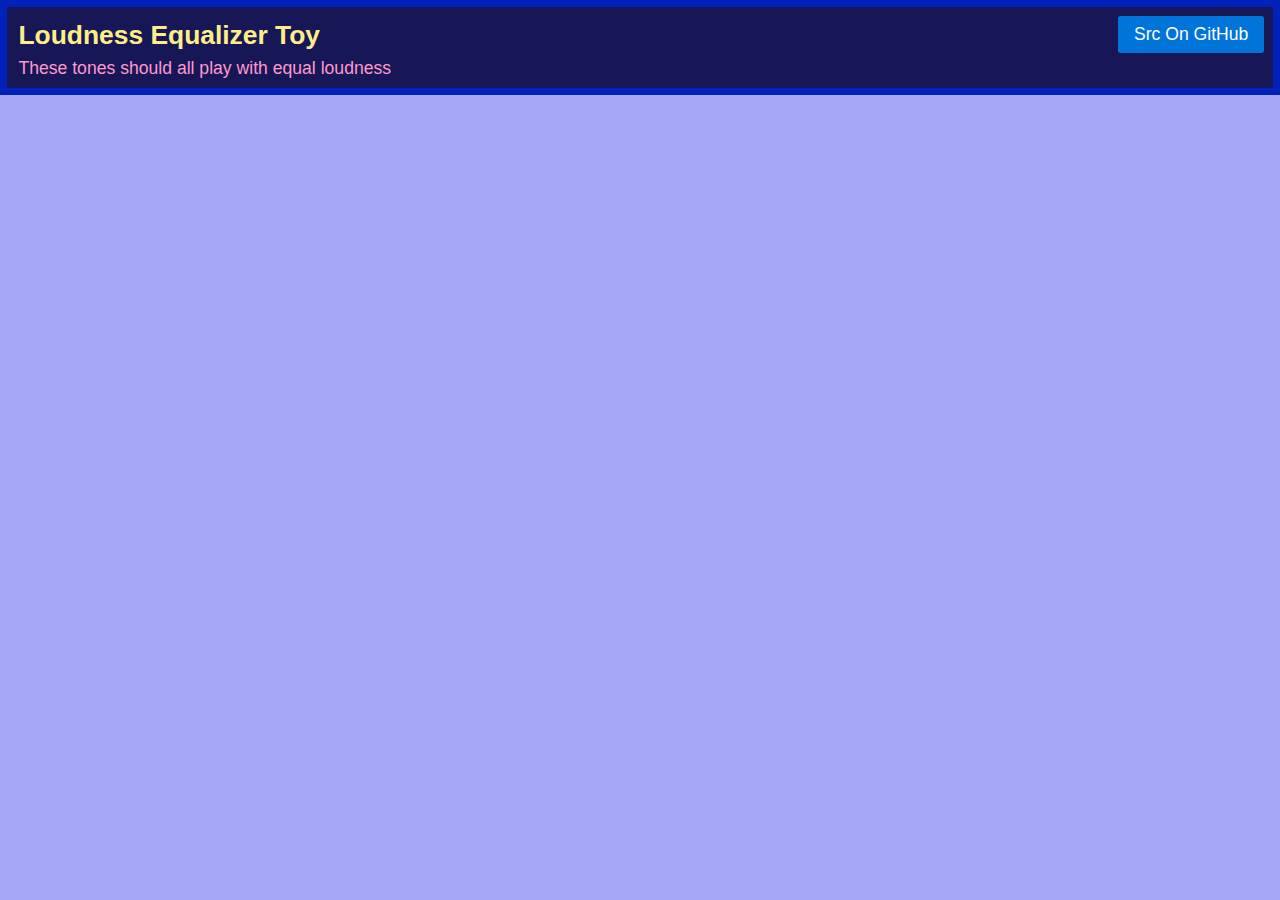
==== commit 4843039c: "spruce" ====
--- a/index.html
+++ b/index.html
@@ -112,7 +112,12 @@
 </body>
 </html>
 
+<!-- 
+  arch inits need Eqconfiger in mithcoms,
+  which need mithril
+-->
+   
 <script src='dep/Fdrandom.js'></script>
+<script src='mithcoms.js'></script>
 <script src='playtones.js'></script>
-<script src='mithcoms.js'></script>
-<script src="arch.js"></script>
+<script src="arch.js"></script>  
